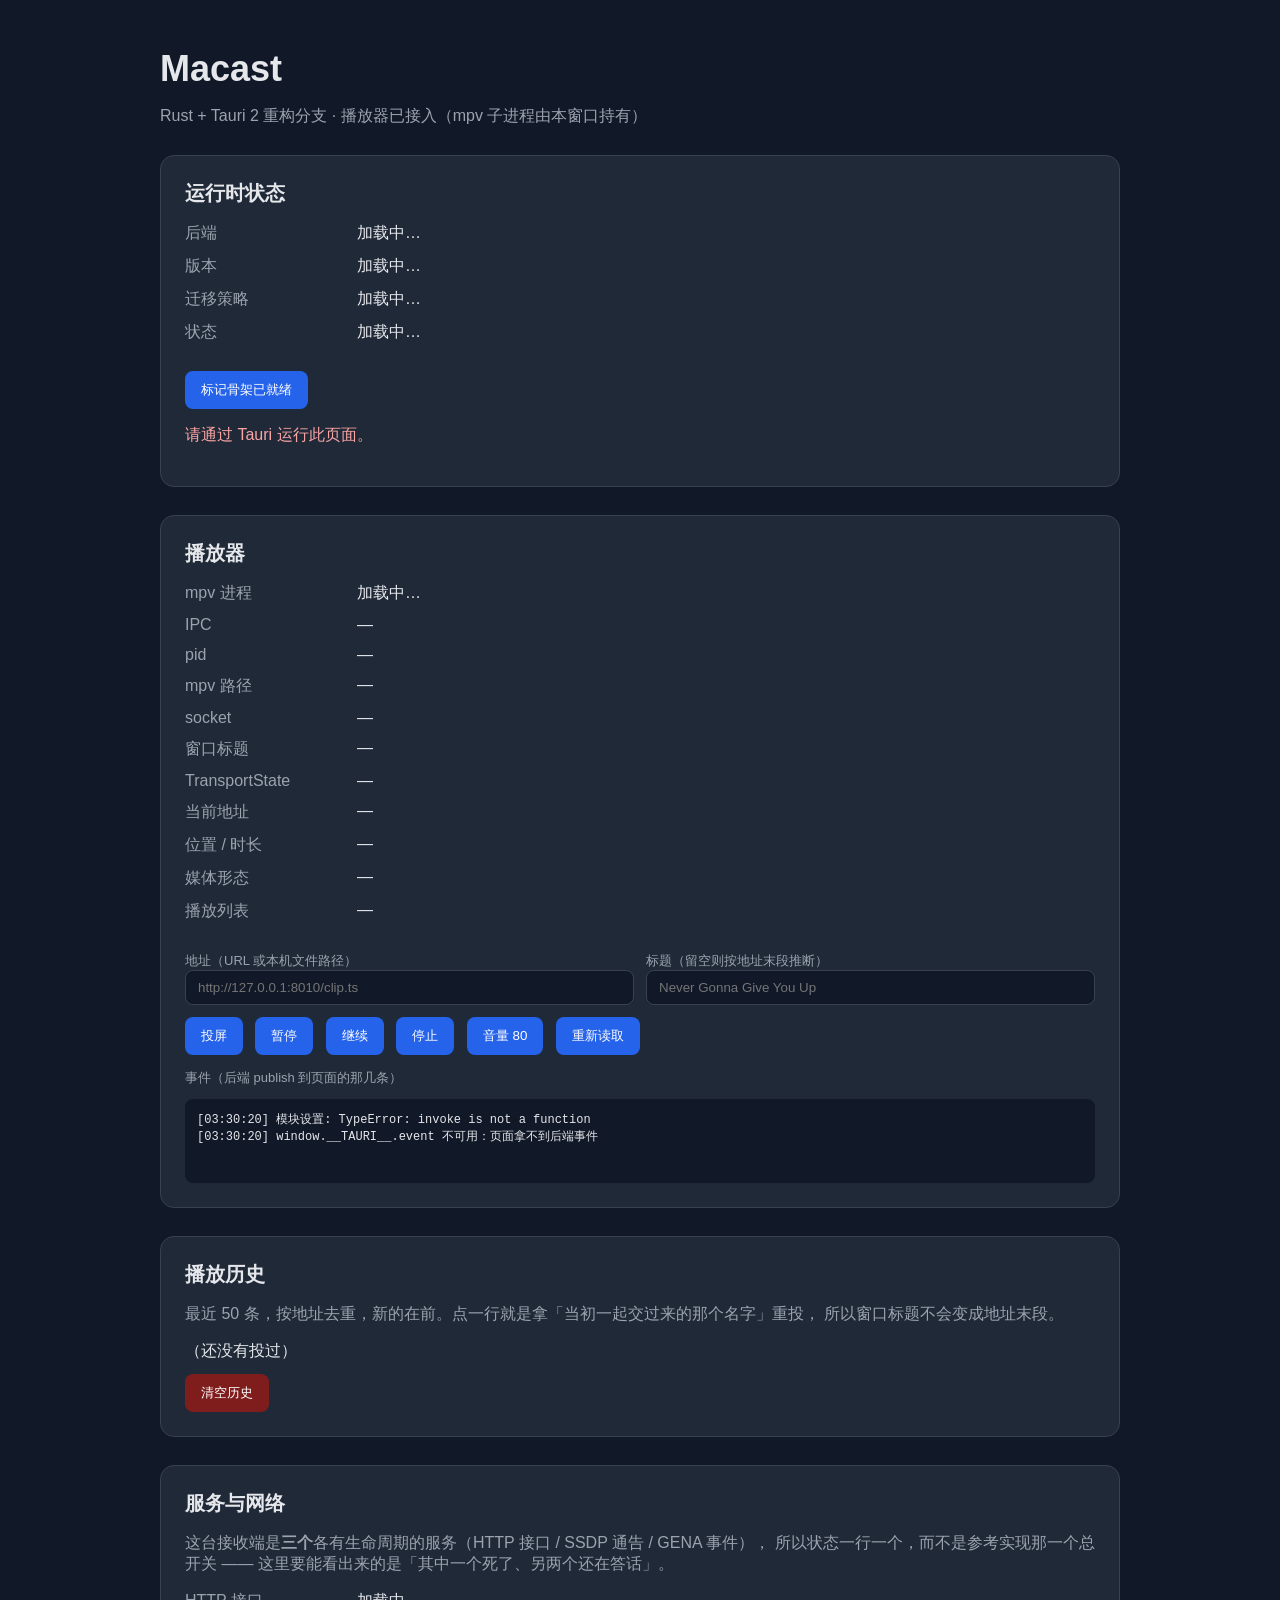
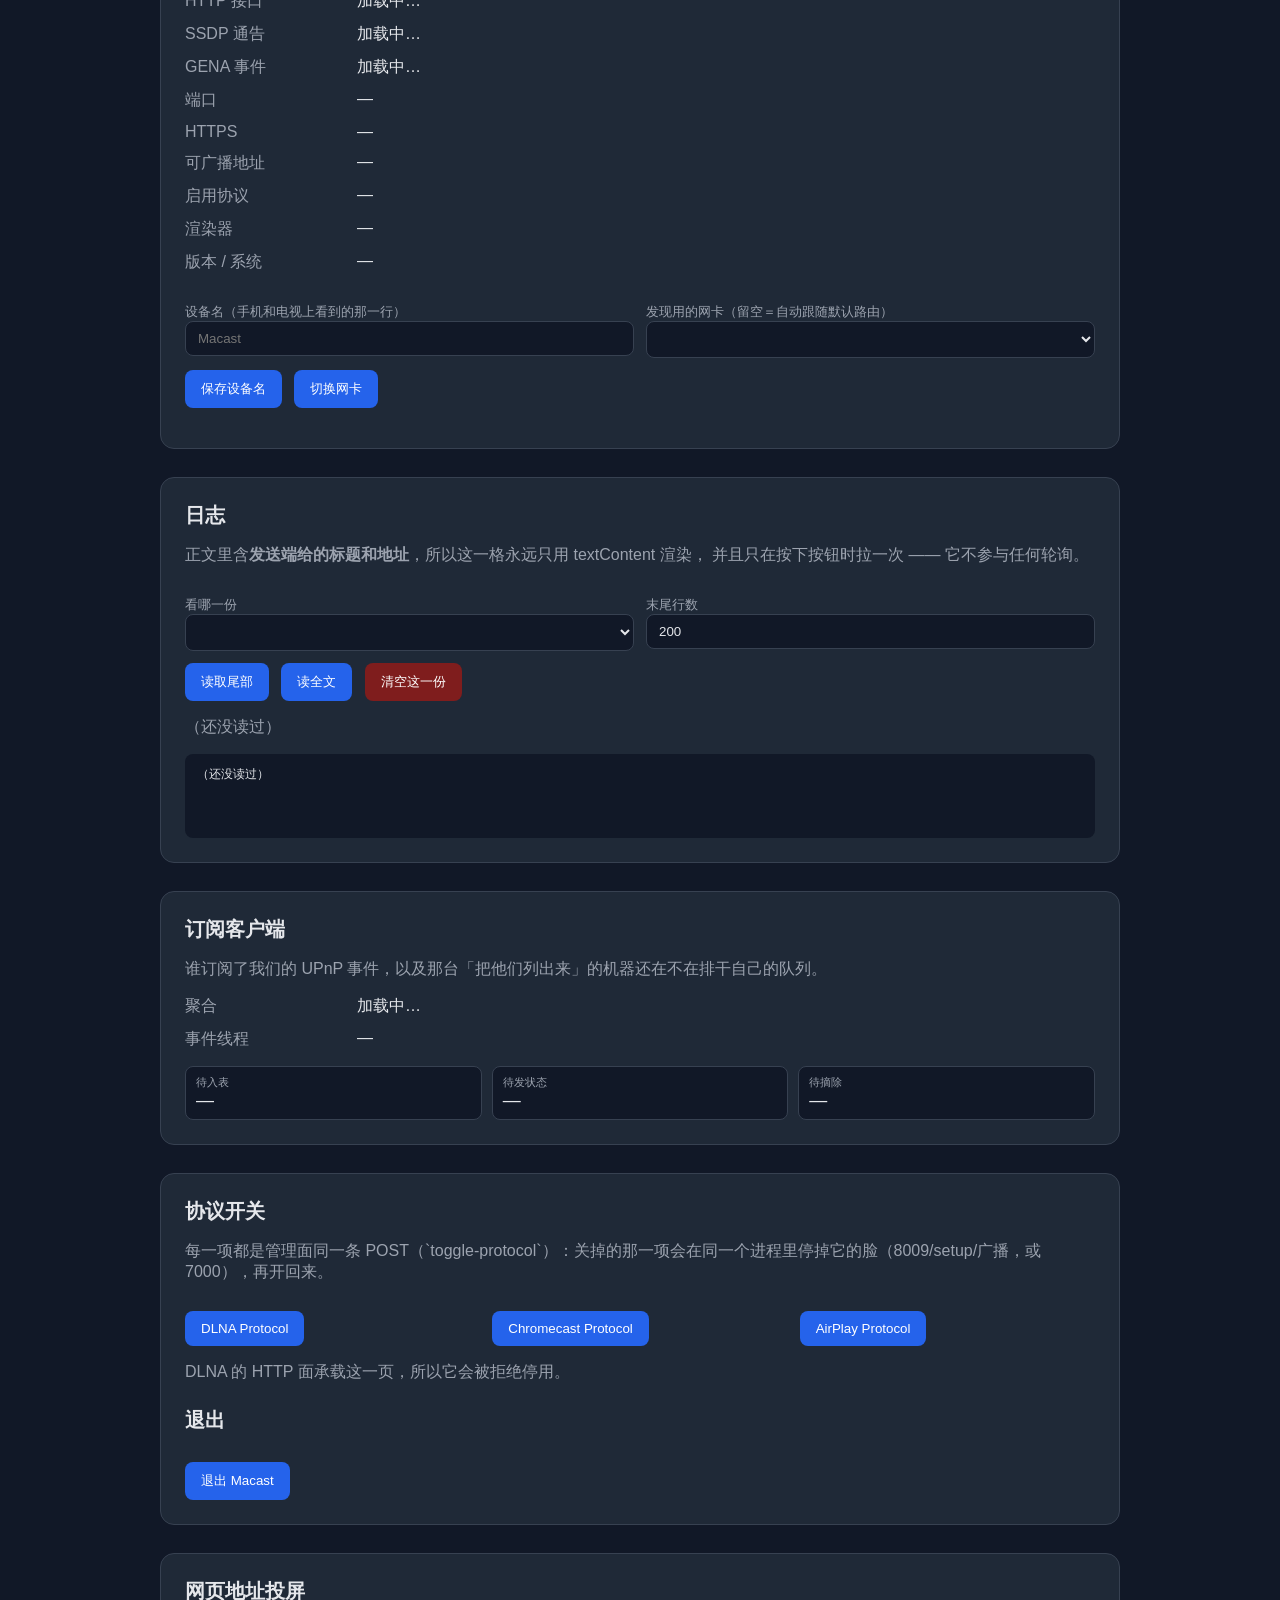
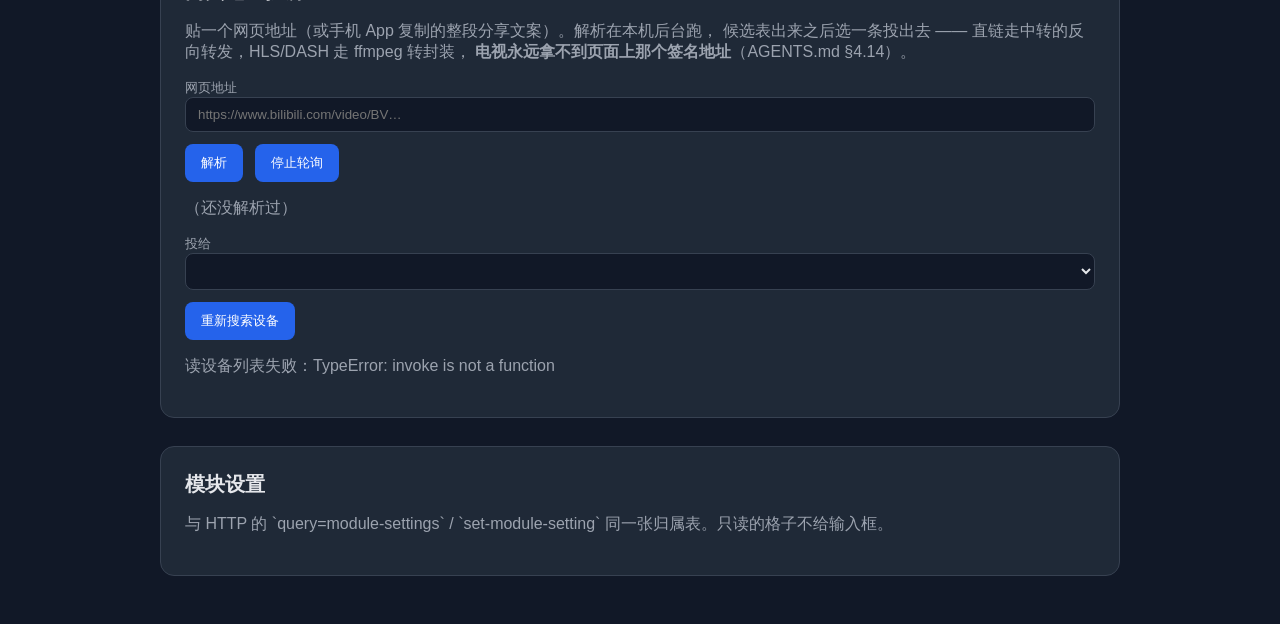
==== frontend/index.html @ 2c8812a2 "feat(rust): the window can resolve a page and cast a candidate 后端这条路早就完整（四个 seam、ResolveJob、relay），缺" ====
<!doctype html>
<html lang="zh-CN">
  <head>
    <meta charset="UTF-8" />
    <meta name="viewport" content="width=device-width, initial-scale=1.0" />
    <title>Macast</title>
    <style>
      :root { color-scheme: dark; font-family: -apple-system, BlinkMacSystemFont, "Segoe UI", sans-serif; }
      body { margin: 0; background: #111827; color: #e5e7eb; }
      main { max-width: 960px; margin: 0 auto; padding: 48px 24px; }
      h1 { margin: 0 0 8px; font-size: 36px; }
      h2 { margin: 0 0 16px; font-size: 20px; }
      .muted { color: #9ca3af; }
      .card { margin-top: 28px; padding: 24px; border: 1px solid #374151; border-radius: 14px; background: #1f2937; }
      dl { display: grid; grid-template-columns: 160px 1fr; gap: 12px; }
      dt { color: #9ca3af; }
      dd { margin: 0; overflow-wrap: anywhere; }
      button { margin: 12px 8px 0 0; padding: 10px 16px; border: 0; border-radius: 8px; background: #2563eb; color: white; cursor: pointer; }
      button:hover { background: #1d4ed8; }
      button:disabled { background: #4b5563; cursor: default; }
      input { padding: 9px 12px; border: 1px solid #374151; border-radius: 8px; background: #111827; color: #e5e7eb; width: 100%; box-sizing: border-box; }
      label { display: block; margin-top: 14px; color: #9ca3af; font-size: 13px; }
      .row { display: flex; gap: 12px; flex-wrap: wrap; }
      .row > div { flex: 1 1 260px; }
      #error { color: #fca5a5; }
      #events { margin: 12px 0 0; padding: 12px; border-radius: 8px; background: #111827; font-family: ui-monospace, SFMono-Regular, Menlo, monospace; font-size: 12px; white-space: pre-wrap; overflow-wrap: anywhere; min-height: 60px; }
      .hist { display: block; width: 100%; text-align: left; margin: 6px 0 0; padding: 8px 10px; border: 1px solid #374151; border-radius: 8px; background: #111827; color: #e5e7eb; cursor: pointer; }
      .hist:hover { border-color: #2563eb; background: #16213a; }
      .hist-title { display: block; font-size: 13px; overflow-wrap: anywhere; }
      .hist-url { display: block; font-size: 11px; color: #9ca3af; overflow-wrap: anywhere; }
      #clear-history { background: #7f1d1d; }
      #clear-history:hover { background: #991b1b; }
      select { padding: 9px 12px; border: 1px solid #374151; border-radius: 8px; background: #111827; color: #e5e7eb; width: 100%; box-sizing: border-box; }
      .state-ok { color: #86efac; }
      .state-warn { color: #fcd34d; }
      .state-bad { color: #fca5a5; }
      .reason { color: #9ca3af; font-size: 12px; }
      #log-text { margin: 12px 0 0; padding: 12px; border-radius: 8px; background: #111827; font-family: ui-monospace, SFMono-Regular, Menlo, monospace; font-size: 12px; white-space: pre-wrap; overflow-wrap: anywhere; max-height: 420px; overflow-y: auto; min-height: 60px; }
      #log-clear { background: #7f1d1d; }
      #log-clear:hover { background: #991b1b; }
      .sub { display: block; width: 100%; text-align: left; margin: 6px 0 0; padding: 8px 10px; border: 1px solid #374151; border-radius: 8px; background: #111827; }
      .sub-sid { display: block; font-family: ui-monospace, SFMono-Regular, Menlo, monospace; font-size: 12px; overflow-wrap: anywhere; }
      .sub-meta { display: block; font-size: 11px; color: #9ca3af; overflow-wrap: anywhere; }
      .sub-dead { border-color: #7f1d1d; }
      .counters { display: flex; gap: 10px; flex-wrap: wrap; margin-top: 14px; }
      .counters div { flex: 1 1 120px; padding: 8px 10px; border: 1px solid #374151; border-radius: 8px; background: #111827; }
      .counters span { display: block; font-size: 11px; color: #9ca3af; }
      .counters b { font-size: 18px; font-weight: 500; }
    </style>
  </head>
  <body>
    <main>
      <h1>Macast</h1>
      <p class="muted">Rust + Tauri 2 重构分支 · 播放器已接入（mpv 子进程由本窗口持有）</p>

      <section class="card">
        <h2>运行时状态</h2>
        <dl>
          <dt>后端</dt><dd id="backend">加载中…</dd>
          <dt>版本</dt><dd id="version">加载中…</dd>
          <dt>迁移策略</dt><dd id="migration">加载中…</dd>
          <dt>状态</dt><dd id="status">加载中…</dd>
        </dl>
        <button id="mark-ready">标记骨架已就绪</button>
        <p id="error"></p>
      </section>

      <section class="card">
        <h2>播放器</h2>
        <dl>
          <dt>mpv 进程</dt><dd id="running">加载中…</dd>
          <dt>IPC</dt><dd id="ipc">—</dd>
          <dt>pid</dt><dd id="pid">—</dd>
          <dt>mpv 路径</dt><dd id="mpv_path">—</dd>
          <dt>socket</dt><dd id="socket_path">—</dd>
          <dt>窗口标题</dt><dd id="title">—</dd>
          <dt>TransportState</dt><dd id="transport_state">—</dd>
          <dt>当前地址</dt><dd id="current_url">—</dd>
          <dt>位置 / 时长</dt><dd id="position">—</dd>
          <dt>媒体形态</dt><dd id="media_live">—</dd>
          <dt>播放列表</dt><dd id="playlist">—</dd>
        </dl>

        <div class="row">
          <div>
            <label for="uri">地址（URL 或本机文件路径）</label>
            <input id="uri" placeholder="http://127.0.0.1:8010/clip.ts" />
          </div>
          <div>
            <label for="title-in">标题（留空则按地址末段推断）</label>
            <input id="title-in" placeholder="Never Gonna Give You Up" />
          </div>
        </div>
        <button id="cast">投屏</button>
        <button id="pause">暂停</button>
        <button id="resume">继续</button>
        <button id="stop">停止</button>
        <button id="volume">音量 80</button>
        <button id="snap">重新读取</button>

        <label>事件（后端 publish 到页面的那几条）</label>
        <div id="events">（还没有事件）</div>
      </section>

      <section class="card">
        <h2>播放历史</h2>
        <p class="muted">最近 50 条，按地址去重，新的在前。点一行就是拿「当初一起交过来的那个名字」重投，
          所以窗口标题不会变成地址末段。</p>
        <div id="history">（还没有投过）</div>
        <button id="clear-history">清空历史</button>
      </section>

      <section class="card">
        <h2>服务与网络</h2>
        <p class="muted">这台接收端是<strong>三个</strong>各有生命周期的服务（HTTP 接口 / SSDP 通告 / GENA 事件），
          所以状态一行一个，而不是参考实现那一个总开关 —— 这里要能看出来的是「其中一个死了、另两个还在答话」。</p>
        <dl>
          <dt>HTTP 接口</dt><dd id="svc-http">加载中…</dd>
          <dt>SSDP 通告</dt><dd id="svc-ssdp">加载中…</dd>
          <dt>GENA 事件</dt><dd id="svc-gena">加载中…</dd>
          <dt>端口</dt><dd id="svc-port">—</dd>
          <dt>HTTPS</dt><dd id="svc-https">—</dd>
          <dt>可广播地址</dt><dd id="svc-advertised">—</dd>
          <dt>启用协议</dt><dd id="svc-protocol">—</dd>
          <dt>渲染器</dt><dd id="svc-renderer">—</dd>
          <dt>版本 / 系统</dt><dd id="svc-system">—</dd>
        </dl>

        <div class="row">
          <div>
            <label for="friendly-name">设备名（手机和电视上看到的那一行）</label>
            <input id="friendly-name" placeholder="Macast" />
          </div>
          <div>
            <label for="iface">发现用的网卡（留空＝自动跟随默认路由）</label>
            <select id="iface"></select>
          </div>
        </div>
        <button id="save-name">保存设备名</button>
        <button id="save-iface">切换网卡</button>
        <p class="muted" id="cfg-note"></p>
      </section>

      <section class="card">
        <h2>日志</h2>
        <p class="muted">正文里含<strong>发送端给的标题和地址</strong>，所以这一格永远只用 textContent 渲染，
          并且只在按下按钮时拉一次 —— 它不参与任何轮询。</p>
        <div class="row">
          <div>
            <label for="log-module">看哪一份</label>
            <select id="log-module"></select>
          </div>
          <div>
            <label for="log-tail">末尾行数</label>
            <input id="log-tail" type="number" min="1" value="200" />
          </div>
        </div>
        <button id="log-read">读取尾部</button>
        <button id="log-all">读全文</button>
        <button id="log-clear">清空这一份</button>
        <p class="muted" id="log-meta">（还没读过）</p>
        <div id="log-text">（还没读过）</div>
      </section>

      <section class="card">
        <h2>订阅客户端</h2>
        <p class="muted">谁订阅了我们的 UPnP 事件，以及那台「把他们列出来」的机器还在不在排干自己的队列。</p>
        <dl>
          <dt>聚合</dt><dd id="sub-aggregated">加载中…</dd>
          <dt>事件线程</dt><dd id="sub-thread">—</dd>
        </dl>
        <div class="counters">
          <div><span>待入表</span><b id="sub-append">—</b></div>
          <div><span>待发状态</span><b id="sub-state">—</b></div>
          <div><span>待摘除</span><b id="sub-remove">—</b></div>
        </div>
        <div id="sub-rows"></div>
      </section>
      <section class="card">
        <h2>协议开关</h2>
        <p class="muted">每一项都是管理面同一条 POST（`toggle-protocol`）：关掉的那一项会在同一个进程里停掉它的脸（8009/setup/广播，或 7000），再开回来。</p>
        <div class="row">
          <div><button data-toggle="DLNA Protocol">DLNA Protocol</button></div>
          <div><button data-toggle="Chromecast Protocol">Chromecast Protocol</button></div>
          <div><button data-toggle="AirPlay Protocol">AirPlay Protocol</button></div>
        </div>
        <p class="muted" id="proto-hint">DLNA 的 HTTP 面承载这一页，所以它会被拒绝停用。</p>
        <h2 style="margin-top: 24px">退出</h2>
        <div class="row"><div><button id="quit">退出 Macast</button></div></div>
      </section>

      <section class="card">
        <h2>网页地址投屏</h2>
        <p class="muted">贴一个网页地址（或手机 App 复制的整段分享文案）。解析在本机后台跑，
          候选表出来之后选一条投出去 —— 直链走中转的反向转发，HLS/DASH 走 ffmpeg 转封装，
          <strong>电视永远拿不到页面上那个签名地址</strong>（AGENTS.md §4.14）。</p>
        <label for="page-url">网页地址</label>
        <input id="page-url" placeholder="https://www.bilibili.com/video/BV…" />
        <button id="resolve-go">解析</button>
        <button id="resolve-stop">停止轮询</button>
        <p class="muted" id="resolve-meta">（还没解析过）</p>
        <div id="resolve-rows"></div>

        <label for="cast-target">投给</label>
        <select id="cast-target"></select>
        <button id="targets-refresh">重新搜索设备</button>
        <p class="muted" id="targets-note">第一行永远是本机：它交给我们自己那个渲染器，不经过插件。</p>
      </section>

      <section class="card">
        <h2>模块设置</h2>
        <p class="muted">与 HTTP 的 `query=module-settings` / `set-module-setting` 同一张归属表。只读的格子不给输入框。</p>
        <div id="mods"></div>
      </section>

    </main>
    <script>
      const core = window.__TAURI__?.core;
      const invoke = core?.invoke;
      const listen = window.__TAURI__?.event?.listen;
      const out = (id, text) => { document.querySelector(`#${id}`).textContent = text; };

      function note(text) {
        const box = document.querySelector('#events');
        if (box.textContent === '（还没有事件）') box.textContent = '';
        const stamp = new Date().toLocaleTimeString('zh-CN', { hour12: false });
        box.textContent = `[${stamp}] ${text}\n` + box.textContent;
        const lines = box.textContent.split('\n');
        if (lines.length > 21) box.textContent = lines.slice(0, 21).join('\n');
      }

      async function refresh() {
        if (!invoke) {
          out('error', '请通过 Tauri 运行此页面。');
          return;
        }
        const data = await invoke('runtime_status');
        for (const key of ['backend', 'version', 'migration', 'status']) out(key, data[key]);
      }

      // 历史记录每行是 (名字, 地址)。这一列的每一项都来自**发送端**：DLNA 那边
      // 是 DIDL 的 `dc:title`，我们把它存下来就完了。所以这一格跟设置页的日志面板
      // 是同一个 XSS 边界（AGENTS.md §4.10 那条红线），行必须用 createElement +
      // textContent 建，永远不许 innerHTML。
      // 重投必须把存下来的那个名字一起交回去。**只交地址**不交名字，
      // `cast_uri` 就用 `title_for_uri` 现推一个，而中转地址的末段是 `media` ——
      // 那正是 §4.2「改播放器的地址，就必须改播放器的名字」记下的症状。
      let historySignature = null;
      function renderHistory(rows) {
        const box = document.querySelector('#history');
        const list = rows || [];
        const signature = JSON.stringify(list);
        // 页面每 1500 毫秒重读一次快照；没有变化就不重建 DOM，
        // 否则鼠标正指向的那一行会在自己那一次点击之前被换掉。
        if (signature === historySignature) return;
        historySignature = signature;
        box.textContent = '';
        if (!list.length) {
          const empty = document.createElement('p');
          empty.className = 'muted';
          empty.textContent = '（还没有投过）';
          box.appendChild(empty);
          return;
        }
        for (const row of list) {
          const button = document.createElement('button');
          button.className = 'hist';
          const title = document.createElement('span');
          title.className = 'hist-title';
          title.textContent = row.title || '（没有名字）';
          const url = document.createElement('span');
          url.className = 'hist-url';
          url.textContent = row.url;
          button.appendChild(title);
          button.appendChild(url);
          button.addEventListener('click', async () => {
            try {
              note(`重投 → ${JSON.stringify(await invoke('cast_url', { uri: row.url, title: row.title || null }))}`);
            } catch (e) {
              note(`重投失败：${e}`);
            }
            await snapshot();
          });
          box.appendChild(button);
        }
      }

      async function snapshot() {
        if (!invoke) return;
        const s = await invoke('player_snapshot');
        out('running', s.running ? '在跑' : '没起来');
        out('ipc', `连着：${s.ipc_running} · 连过：${s.ipc_once_connected}`);
        out('pid', s.pid === null || s.pid === undefined ? '—' : String(s.pid));
        out('mpv_path', s.mpv_path);
        out('socket_path', s.socket_path);
        out('title', s.title || '（空）');
        out('transport_state', s.transport_state || '（空）');
        out('current_url', s.current_url || '（空）');
        out('position', `${s.position || '—'} / ${s.duration || '—'}`);
        out('media_live', s.media_live === null ? '未声明' : String(s.media_live));
        out('playlist', s.playlist.length ? s.playlist.join(' · ') : '（空）');
        renderHistory(s.history);
      }

      document.querySelector('#mark-ready').addEventListener('click', async () => {
        await invoke('set_status', { value: 'scaffold-ready' });
        await refresh();
      });
      document.querySelector('#snap').addEventListener('click', snapshot);
      document.querySelector('#cast').addEventListener('click', async () => {
        const uri = document.querySelector('#uri').value.trim();
        const title = document.querySelector('#title-in').value.trim();
        if (!uri) { note('投屏：没有地址，后端不会动'); return; }
        try {
          const r = await invoke('cast_url', { uri, title: title || null });
          note(`cast_url → ${JSON.stringify(r)}`);
        } catch (e) {
          note(`cast_url 失败：${e}`);
        }
        await snapshot();
      });
      // 清空是唯一能让这一列行数变少的动作 —— 播放本身只有 50 条上限的截断。
      // 后端的 `clear_play_history` 早已注册，这一格一直是页面缺的那一半。
      document.querySelector('#clear-history').addEventListener('click', async () => {
        try {
          await invoke('clear_play_history');
          note('clear_play_history → {"history":[]}');
        } catch (e) {
          note(`清空历史失败：${e}`);
        }
        await snapshot();
      });

      // 后端那四个控制命令回的是「等过状态表」的答复，不是「mpv 照做了」的答复：
      // `settled` 说的是我们有没有在 400 毫秒里读到那一句，参考实现（mpv.py:273-300）
      // 只有在 mpv 自己上报 ObserveProperty 时才写表，播放器空闲时它根本不写，
      // 所以 `settled:false` 是正常状态，不是故障 —— 页面必须把这一格说出口。
      function ack(cmd, data) {
        const text = JSON.stringify(data);
        note(data && data.settled === false
          ? `${cmd} → ${text}（没等到 mpv 认账；空闲播放器上参考实现也不写这一格）`
          : `${cmd} → ${text}`);
      }

      for (const [id, cmd] of [['pause', 'pause'], ['resume', 'resume'], ['stop', 'stop_playback']]) {
        document.querySelector(`#${id}`).addEventListener('click', async () => {
          ack(cmd, await invoke(cmd));
          await snapshot();
        });
      }
      // 音量按钮交替发 80 / 60：一直发同一个数字时，状态表里可能早就坐着那个值，
      // `settled:true` 就成了在替一次没有发生的变更说话。
      let nextVolume = 80;
      const volumeButton = document.querySelector('#volume');
      volumeButton.addEventListener('click', async () => {
        const value = nextVolume;
        nextVolume = value === 80 ? 60 : 80;
        volumeButton.textContent = `音量 ${nextVolume}`;
        ack(`set_volume(${value})`, await invoke('set_volume', { value }));
        await snapshot();
      });

      // payload 是 publish 的参数数组，所以读 payload[0]。
      for (const name of ['mpv_start', 'mpvipc_start', 'renderer_start', 'app_notify',
                          'mpv_update_duration', 'renderer_av_uri', 'renderer_av_stop']) {
        if (listen) {
          listen(name, ({ payload }) => note(`${name} ${JSON.stringify(payload ?? [])}`))
            .catch((e) => note(`${name} 监听失败：${e}`));
        }
      }
      if (!listen) note('window.__TAURI__.event 不可用：页面拿不到后端事件');

      // —— 服务与网络 ——
      // `is_healthy()` 在 HTTP 接口（http.rs:1857）与 SSDP（ssdp.rs:379）里都是
      // 「没在跑就答健康」：一个**主动停掉**的服务器不是故障。所以页面不能把
      // healthy:true 读成「一切正常」，必须先问 running，再把两者不一致的那一格
      // 单独说清 —— 那才是这一格存在的理由（AGENTS.md §4.2「别把端口在听当证据」）。
      function svcState(running, healthy) {
        if (!running) return { text: '已停止', cls: 'state-warn' };
        if (healthy) return { text: '在听', cls: 'state-ok' };
        return { text: '端口还在听，可工作线程已经不在 —— 这是故障，不是停止', cls: 'state-bad' };
      }
      // GENA 没有 healthy 这一问，只有「线程还在不在」。`event_thread_alive()` 的
      // 注释就写着它要和 running 一起读：有用的状态恰恰是两者的不一致 —— 服务
      // 声称在跑而线程没了，订阅者就永远进不了表，设置页看到的是「暂无订阅客户端」，
      // 而真相是「那台负责把他们列进来的机器已经不排干队列了」。
      function threadState(running, alive) {
        if (!running) return { text: '没让它跑', cls: 'state-warn' };
        if (alive) return { text: '在跑', cls: 'state-ok' };
        return { text: '要它在跑，可线程已经不在了（订阅者因此永远进不了表）', cls: 'state-bad' };
      }
      function setState(id, st) {
        const el = document.querySelector(`#${id}`);
        el.textContent = st.text;
        el.className = st.cls;
      }
      function fmtBytes(n) {
        if (typeof n !== 'number' || !Number.isFinite(n)) return '—';
        if (n < 1024) return `${n} B`;
        if (n < 1048576) return `${(n / 1024).toFixed(1)} KiB`;
        return `${(n / 1048576).toFixed(1)} MiB`;
      }

      // 每 5000 毫秒的轮询不许吃掉了用户正在打的字：一旦用户在框里动过手，
      // 这一格就交给他，直到下一次显式读取为止。
      let nameTouched = false;
      let ifaceTouched = false;

      // 网卡表里**可用与不可用的行都要列出来**（`network_interfaces` 不过滤），
      // 因为参考实现也不过滤：一台「在但没插线」的网卡是真实选项，把它藏起来
      // 等于让用户以为这台机器上没有那个口。不可用的那一行把后端的 reason 原样
      // 念出来 —— 那句话的主人是谁决定的，页面就不该另写一份。
      let ifaceSignature = null;
      function renderInterfaces(rows, current) {
        const list = rows || [];
        const signature = JSON.stringify([list.map((r) => [r.name, r.ip, r.usable, r.reason, r.default]), current]);
        if (signature === ifaceSignature) return;
        ifaceSignature = signature;
        const sel = document.querySelector('#iface');
        sel.textContent = '';
        const auto = document.createElement('option');
        auto.value = '';
        auto.textContent = '自动（跟随默认路由）';
        sel.appendChild(auto);
        for (const row of list) {
          const opt = document.createElement('option');
          opt.value = row.name;
          const marks = [row.usable ? '' : '不可用', row.default ? '默认路由' : '', row.selected ? '已选中' : '']
            .filter(Boolean).join(' · ');
          opt.textContent = `${row.name}  ${row.ip || '（没有 IPv4）'}${row.reason ? ` ${row.reason}` : ''}${marks ? ` 【${marks}】` : ''}`;
          sel.appendChild(opt);
        }
        if (ifaceTouched && list.some((r) => r.name === sel.value)) return;
        sel.value = current || '';
        if (sel.value !== (current || '')) sel.value = '';
      }

      // 后端**不会**在你指定的网卡消失时报错，也不会改写你存的值：
      // `resolve_pin`（net.rs:199-219）在指不到行、或那一行没有局域网可达 IPv4 时，
      // 打一行 Utils 的 warning 然后回 `""` = 自动选择。所以「这一行现在其实没生效」
      // 这句话只有页面能说，而且必须从服务交回来的数据里推，不能另加一个字段。
      function pinNote(rows, current) {
        if (!current) return '';
        const row = (rows || []).find((r) => r.name === current);
        if (!row) {
          return `指定的网卡 ${current} 现在不在这台机器的表里：后端的回落是静默的（它只往日志写一行 warning），`
            + '发现其实已经改由默认路由决定，而你存的值没有被改写。';
        }
        if (!row.usable) {
          return `指定的网卡 ${current} 没有局域网可达的 IPv4（${row.reason || '原因见日志'}）：`
            + '后端的回落是静默的，发现已由默认路由决定，而你存的值没有被改写。';
        }
        return '';
      }

      async function services() {
        if (!invoke) return;
        const d = await invoke('service_snapshot');
        const s = d.server, nw = d.network;
        setState('svc-http', svcState(d.http.running, d.http.healthy));
        setState('svc-ssdp', svcState(d.ssdp.running, d.ssdp.healthy));
        setState('svc-gena', threadState(d.eventing.running, d.eventing.thread_alive));

        // `bound_port` 只在**拥有它的那一行**报一次（这是本端口与参考实现的一处
        // 有意分歧：三个服务三条生命周期，而 `server.running` 只说 HTTP 那一张脸）。
        let port = `${s.port}`;
        if (s.bound_port === null || s.bound_port === undefined) {
          port += '（还没有真的绑上）';
        } else if (s.bound_port !== s.port) {
          port += ` · 实际绑定 ${s.bound_port}（${s.port} 被占用，本端口按参考实现一样回退到别的端口，USN 也跟着改了）`;
        }
        out('svc-port', port);
        out('svc-https', s.https_enabled ? `已启用 · 端口 ${s.https_port}` : '未启用');
        out('svc-advertised', (nw.advertised && nw.advertised.length) ? nw.advertised.join(' / ') : '（读不到可广播的地址：手机看得到我们也投不上）');
        out('svc-protocol', (s.protocol && s.protocol.length) ? s.protocol.join(' · ') : '（没有配置任何协议）');
        out('svc-renderer', s.renderer || '（默认 mpv）');
        out('svc-system', `${s.version} · ${s.system} ${s.system_version}（${s.platform}）`);

        const nameBox = document.querySelector('#friendly-name');
        if (!nameTouched) nameBox.value = s.friendly_name || '';
        renderInterfaces(nw.interfaces, nw.interface);
        const note_ = pinNote(nw.interfaces, nw.interface);
        out('cfg-note', s.service_stopped ? `服务已被停用（service_stopped=true）：${note_}` : note_);
      }

      document.querySelector('#friendly-name').addEventListener('input', () => { nameTouched = true; });
      document.querySelector('#iface').addEventListener('change', () => { ifaceTouched = true; });

      // 存下来的名字**按你打的原样存**（参考实现 trim 网卡名，从不 trim 友好名：
      // 设备名末尾那个空格就是用户打的）。但描述 XML 是 `Face::new` 在构造时烤成
      // 一个 Vec<u8> 的，所以 `GET /description.xml` 要到重启才跟着变 ——
      // 后端把这件事写在 `restart_pending` 里，页面就必须把它说出口，
      // 否则用户读到的是「改了没生效，界面坏了」。
      document.querySelector('#save-name').addEventListener('click', async () => {
        const name = document.querySelector('#friendly-name').value;
        try {
          const r = await invoke('set_friendly_name', { name });
          if (r.code === 0) {
            nameTouched = false;
            note(`设备名已存为「${r.saved}」· 读回「${r.friendly_name}」· 手机看到的描述文件要到下次重启才跟着变（restart_pending=${r.restart_pending}）`);
          } else {
            note(`保存设备名：${JSON.stringify(r)}`);
          }
        } catch (e) {
          note(`保存设备名失败：${e}`);
        }
        await services().catch(() => {});
      });

      // 不认识的网卡名是**后端**拒的，不是页面拒的（打错一个字就会静默掉到回环，
      // 症状长得像「配好了却找不到设备」）。所以这里把后端那句原话念回来，
      // 而不是在页面再抄一份可用清单 —— 那句话只有一个主人。
      document.querySelector('#save-iface').addEventListener('click', async () => {
        const name = document.querySelector('#iface').value;
        try {
          const r = await invoke('set_network_interface', { name });
          if (r.code === 0) {
            ifaceTouched = false;
            note(`${r.message}${r.ssdp_reannounced ? ' · SSDP 已重新通告' : ' · SSDP 当前没在跑，所以这一次没有重通告任何东西'}`);
            // 网卡一换，可广播地址就换了一批；立刻重读一次，别让页面停在旧表上。
            await services().catch(() => {});
          } else {
            note(r.message);
          }
        } catch (e) {
          note(`切换网卡失败：${e}`);
        }
      });

      // —— 日志 ——
      // `log_modules()` 交回来的是**两个**键：主日志（`main` = size + mtime）与磁盘上
      // 现在的模块文件（`modules`，每行 name/file/size/mtime，按名字排）。这是参考实现
      // `protocol.py:2120-2128` 与 `logsplit.list_logs()` 的形状，本壳由
      // `macast_core::logging::log_modules_document()` 一处产出、HTTP 面与这个窗口共用。
      //
      // **这一格曾经读过一个不存在的键**：`m.known`（"在盘上的 ∪ 已被插件认领的"），
      // 那是写页面时想出来的第三个字段 —— 后端从来没发过它，于是 `(m.known || [])` 永远是空数组，
      // 那段"空盒子也要列出来"的循环一次都没执行过。这正是 §4.13「不提问的检查」在前端的形状：
      // 一个读不到的键既不报错也不显示，读起来像"这个功能还没内容"。
      // 删掉而不是给后端补上：参考实现那一份只有两个键，而 `known_log_modules()` 在本壳里
      // 是 `log_target()` 的校验集（内部用），不是线上的形状 —— 把它发出去就是一条
      // 只被我们自己页面读的偏差。
      let logSignature = null;
      function renderLogModules(m) {
        const onDisk = m.modules || [];
        const signature = JSON.stringify([m.main, onDisk]);
        if (signature === logSignature) return;
        logSignature = signature;
        const sel = document.querySelector('#log-module');
        const previous = sel.value;
        sel.textContent = '';
        const main = document.createElement('option');
        main.value = '';
        main.textContent = `整体日志（macast.log）· ${fmtBytes(m.main && m.main.size)}`;
        sel.appendChild(main);
        for (const row of onDisk) {
          const opt = document.createElement('option');
          opt.value = row.name;
          opt.textContent = `${row.name} · ${fmtBytes(row.size)}`;
          sel.appendChild(opt);
        }
        sel.value = previous;
        if (![...sel.options].some((o) => o.value === previous)) sel.value = '';
      }

      async function loadModules() {
        const doc = await invoke('module_settings_snapshot');
        const box = document.querySelector('#mods');
        box.textContent = '';
        for (const group of doc.groups || []) {
          const title = document.createElement('h3');
          title.textContent = group.title;
          title.style.margin = '18px 0 6px';
          box.appendChild(title);
          for (const item of group.keys || []) {
            const line = document.createElement('div');
            line.style.margin = '6px 0';
            const label = document.createElement('label');
            label.textContent = `${item.label}（${item.key}）`;
            label.title = item.hint || '';
            line.appendChild(label);
            if (item.editable) {
              const input = document.createElement('input');
              input.value = item.present ? JSON.stringify(item.value) : '';
              input.placeholder = item.type || '';
              const save = document.createElement('button');
              save.textContent = '保存';
              save.addEventListener('click', async () => {
                const answer = await invoke('set_module_setting', {
                  key: item.key, value: input.value, remove: false,
                });
                note(`模块设置 ${item.key} → ${JSON.stringify(answer)}`);
              });
              line.appendChild(input);
              line.appendChild(save);
            } else {
              const value = document.createElement('p');
              value.className = 'muted';
              value.textContent = item.present ? String(item.value) : '—';
              line.appendChild(value);
            }
            box.appendChild(line);
          }
        }
      }
      loadModules().catch((e) => note(`模块设置: ${e}`));
      async function loadLogModules() {
        if (!invoke) return;
        renderLogModules(await invoke('log_modules'));
      }

      // 正文里含**发送端提供的** DIDL `dc:title` 与地址（AGENTS.md §4.10 那条红线：
      // 局域网里任何一台设备投一个带 `<img onerror=…>` 的标题，打开日志面板就会执行）。
      // 所以这里只有 textContent，永远不许 innerHTML；而且这一格不参与任何轮询，
      // 只在按下按钮时拉一次。
      async function readLog(wantAll) {
        if (!invoke) return;
        const module = document.querySelector('#log-module').value;
        const tail = Number(document.querySelector('#log-tail').value);
        const args = { module: module || null, all: wantAll || null };
        // 行数不在页面里夹：`read_tail` 自己 `clamp(1, MAX_TAIL_LINES)`，
        // 在页面再抄一个上限等于造第二个会漂移的真值点。
        if (!wantAll && Number.isFinite(tail) && tail >= 1) args.tail = Math.floor(tail);
        let d;
        try {
          d = await invoke('log_view', args);
        } catch (e) {
          out('log-text', String(e));
          out('log-meta', '读取失败');
          return;
        }
        if (d.code !== 0) {
          out('log-text', '（没有这一份日志）');
          out('log-meta', `${d.message}：${d.module}`);
          return;
        }
        out('log-text', d.logs || '（空的）');
        const which = d.module ? `「${d.module}」` : '整体日志';
        const head = wantAll
          ? `${which} · 全文 ${fmtBytes(d.size)}，读到 ${d.lines} 行`
          : `${which} · 要 ${args.tail ?? '默认'} 行，读到 ${d.lines} 行，文件 ${fmtBytes(d.size)}`;
        // 被切掉的只有**字节窗口**，不是行数上限：窗口是按行数算出来的，
        // 所以要行数它就跟着变大 —— 这句话别说成「最多 50000 行」。
        out('log-meta', d.truncated
          ? `${head} · 字节窗口装不下，只给了末尾这一段（把行数调大就看得更多）`
          : `${head} · 没被截断`);
      }

      document.querySelector('#log-read').addEventListener('click', () => readLog(false));
      document.querySelector('#log-all').addEventListener('click', () => readLog(true));

      // `clear_log_file` 数的是「被清空或被删掉几个文件」，而日志本身算一个，
      // 所以备份数 = removed − 1。页面要说的是这个数，不是「清空了」了事。
      document.querySelector('#log-clear').addEventListener('click', async () => {
        const module = document.querySelector('#log-module').value;
        try {
          const r = await invoke('clear_log', { module: module || null });
          if (r.code === 0) {
            const backups = Math.max(0, (r.removed || 0) - 1);
            note(`已清空${module ? `「${module}」` : '整体日志'}${backups ? `，连同它轮转出来的 ${backups} 个备份` : '（没有轮转出来的备份）'}`);
          } else {
            note(r.message);
          }
        } catch (e) {
          note(`清空日志失败：${e}`);
        }
        await loadLogModules().catch(() => {});
        await readLog(false).catch(() => {});
      });

      // —— 订阅客户端 ——
      // 三个计数器要**分开列**，因为它们说的是三种不同的死法：`pending_append`
      // 非零是「连接握好了却还没进表」（跟「根本没人订阅」是两件事），
      // `pending_state` 是「状态变更排着而没广播出去」，`pending_remove` 是
      // 「收尸的那一路没在排干」。最后这个不在参考实现里，因为那里没有它的见证者。
      let subSignature = null;
      function renderSubscribers(child, sids) {
        out('sub-aggregated', sids.length ? sids.join(' · ') : '暂无订阅客户端');
        setState('sub-thread', threadState(child.running, child.event_thread_alive));
        out('sub-append', String(child.pending_append));
        out('sub-state', String(child.pending_state));
        out('sub-remove', String(child.pending_remove));

        const rows = child.rows || [];
        const signature = JSON.stringify(rows);
        const box = document.querySelector('#sub-rows');
        if (signature === subSignature) return;
        subSignature = signature;
        box.textContent = '';
        if (!rows.length) {
          const empty = document.createElement('p');
          empty.className = 'muted';
          empty.textContent = sids.length
            ? '（表里没有行，但上面那三个计数器不是零 —— 队列没被排干，看「待入表」）'
            : '（没有订阅者：手机还没连上来，或者它续约的 path 不是我们答的那一个）';
          box.appendChild(empty);
          return;
        }
        for (const row of rows) {
          const div = document.createElement('div');
          div.className = row.timed_out ? 'sub sub-dead' : 'sub';
          const sid = document.createElement('span');
          sid.className = 'sub-sid';
          sid.textContent = `${row.sid} · ${row.service} · seq ${row.seq}${row.timed_out ? ' · 已超时' : ''}`;
          const meta = document.createElement('span');
          meta.className = 'sub-meta';
          // url 是发送端给的（SUBSCRIBE 的回调地址），所以它和日志正文一样是
          // 不可信文字，进 textContent 而不是进标记。
          meta.textContent = `${row.url} · 续约 ${row.timeout} 秒 · 失败 ${row.errors} 次`;
          div.appendChild(sid);
          div.appendChild(meta);
          box.appendChild(div);
        }
      }

      async function subscribers() {
        if (!invoke) return;
        const d = await invoke('subscriber_snapshot');
        const sids = d.aggregated || [];
        // 这一族现在只有一个孩子（DLNA 接收端）；写法按多个来，
        // 以后 Chromecast / AirPlay 加进来时这一格不用改。
        for (const child of d.children || []) renderSubscribers(child, child.subscribed || []);
        if (!(d.children || []).length) out('sub-aggregated', sids.length ? sids.join(' · ') : '暂无订阅客户端');
      }

      // 启动。**这一段曾经在 40a9b25 被整块删掉而卡片留着** —— 于是每一格永远停在
      // 「加载中…」，而窗口里没有任何一条控制台消息能告诉你少的是这一段（页面本身
      // 语法是合法的）。所以这里每条 boot 调用都各自 catch 并把原因写进事件框，
      // 而不是让一个 rejection 静默带走后面的初始化。
      refresh().catch((e) => out('error', String(e)));
      snapshot().catch((e) => note('读取播放器状态失败：' + e));
      setInterval(() => snapshot().catch(() => {}), 1500);

      // 网卡枚举要问操作系统（getifaddrs），比读一次播放器状态贵，所以它不进
      // 那一轮 1500 毫秒；订阅表同理 —— 它是服务侧的事，不是逐帧的事。
      // 日志清单也走这一轮：它只是 `stat` 目录下那几个文件，一次读都不做，
      // 而它**必须**跟着轮 —— 下拉里那两个字节数是文件当下的长度，
      // 只在启动时问一次等于让页面印一个越来越旧的数（广播一开日志就在长）。
      // 重绘由 `renderLogModules` 自己的签名门挡住，长度没变就不会碰选择器。
      services().catch((e) => note('读取服务状态失败：' + e));
      subscribers().catch((e) => note('读取订阅客户端失败：' + e));
      // —— 网页地址投屏 ——
      // 形状照 `ResolveJob.status()` 那十七个键（`macast-cast/src/resolve.rs`），
      // 候选行照 `describe()`。**两处都不在这里另算**：进度用后端交回的 `step_label`，
      // 徽标用 `describe()` 已经交回的 `audio_codec` 与 `merged` —— 页面自己拼一句
      // "有声/无声"就是 AGENTS.md §4.8 那条「两处答案不一致」的第四个形状。
      // **两个变量，不是一个**：`resolveJob` 是"还要不要再轮询"，`finishedJob` 是"这张卡片现在
      // 列的是哪一次解析的结果"。合成一个会造出一个只有真机点得出来的 bug —— 轮询一结束就把它
      // 清空，于是**候选表还在、点"投第 N 条"发出去的 job 是 null**（本机实测：`{job: null,
      // candidate: "1", target: "uuid:tv"}`，而回答是 success，因为后端那条路径只看候选表）。
      // 参考实现在这一点上没有歧义：`cast-resolved` 读的是页面手里的 job id，与轮询状态无关。
      let resolveJob = null;
      let finishedJob = null;
      let resolveTimer = null;

      function fmtSeconds(v) {
        return typeof v === 'number' && Number.isFinite(v) ? `${v.toFixed(1)} 秒` : '—';
      }

      function stopResolvePolling() {
        if (resolveTimer) { clearTimeout(resolveTimer); resolveTimer = null; }
      }

      // 候选行：一个地址一条，**用 createElement + textContent**（标题与地址都来自那一页，
      // 与日志面板同一个 XSS 边界，AGENTS.md §4.10）。
      function renderCandidates(candidates) {
        lastCandidates = candidates || [];
        const box = document.querySelector('#resolve-rows');
        box.textContent = '';
        if (!lastCandidates.length) {
          const p = document.createElement('p');
          p.className = 'muted';
          p.textContent = '（这次没有可用候选；上面那句说的是哪一种没有）';
          box.appendChild(p);
          return;
        }
        lastCandidates.forEach((c, index) => {
          const row = document.createElement('div');
          row.className = 'sub';
          const title = document.createElement('span');
          title.className = 'hist-title';
          title.textContent = c.title || '（没有名字）';
          const meta = document.createElement('span');
          meta.className = 'sub-meta';
          // 这一行的每个数是后端算的：`mode` 是 plan() 的判决（proxy / remux），
          // `relay` 是它给出的一句话理由，`merged` 说明音画是两条地址合并来的。
          const bits = [c.label, c.container, `${c.width}x${c.height}`,
                        fmtSeconds(c.duration), c.mode];
          if (c.video_codec) bits.push(c.video_codec + (c.audio_codec ? '+' + c.audio_codec : ''));
          if (c.merged) bits.push('音画合并');
          if (c.last_resort) bits.push('未度量');
          meta.textContent = bits.filter(Boolean).join(' · ');
          // `relay` 是后端给的一句话**理由**（"带请求头反向转发" / "转封装：写完之前没有可信
          // 长度，拖动要等它写完"）。卡片必须把它说出来：用户选这一条还是下一条，靠的就是这句
          // —— 而它只有一个主人（`relay_reason()`），页面不许自己再拼一句同义的话。
          const why = document.createElement('span');
          why.className = 'reason';
          why.textContent = c.relay || '';
          const button = document.createElement('button');
          button.textContent = `投第 ${index + 1} 条`;
          button.addEventListener('click', async () => {
            try {
              const target = document.querySelector('#cast-target').value || '';
              const answer = await invoke('cast_resolved', {
                job: finishedJob, candidate: String(index), target,
              });
              note(`投屏 → code ${answer.code}: ${answer.message}`);
            } catch (e) {
              note(`投屏失败：${e}`);
            }
            await snapshot();
          });
          row.appendChild(title);
          row.appendChild(meta);
          row.appendChild(why);
          row.appendChild(button);
          box.appendChild(row);
        });
      }

      async function pollResolve() {
        resolveTimer = null;
        if (!resolveJob) return;
        let doc;
        try {
          doc = await invoke('resolve_status', { job: resolveJob });
        } catch (e) {
          out('resolve-meta', `轮询失败：${e}`);
          return;
        }
        // 两种空是两句话：没有这个任务（`status: null`，超时或已重启）与还在跑。
        // 把前者继续当"解析中"轮下去，会让一张卡永远转圈到 TTL 结束。
        if (doc.code !== 0 || !doc.status) {
          out('resolve-meta', `${doc.message || '没有这个解析任务'}（已停止轮询）`);
          resolveJob = null;
          return;
        }
        const st = doc.status;
        const head = `${st.step_label || st.step} · ${fmtSeconds(st.seconds)}`
          + `（这一步 ${fmtSeconds(st.step_seconds)}）· 页面 ${st.scraped} 条`
          + ` · 引擎 ${st.from_ytdlp} 条 · 已度量 ${st.measured} 条`
          + ` · 剔除 ${st.rejected} 条 · 藏起无声 ${st.hidden_silent} 条`;
        out('resolve-meta', st.done ? `${head} · 完成` : head);
        if (st.error) note(`解析出错：${st.error}`);
        if (st.note) note(`解析备注：${st.note}`);
        if (st.needs_cookies) note('这通常是站点要会话 cookie：卡片下方是两条给它凭据的路（本壳还没有那一面）');
        renderCandidates(st.candidates);
        if (!st.done) resolveTimer = setTimeout(pollResolve, 700);
        else resolveJob = null;
      }

      document.querySelector('#resolve-go').addEventListener('click', async () => {
        const text = document.querySelector('#page-url').value.trim();
        if (!text) { note('解析：没有地址，后端不会动'); return; }
        stopResolvePolling();
        let answer;
        try {
          answer = await invoke('resolve_page', { text });
        } catch (e) {
          out('resolve-meta', `解析没能开始：${e}`);
          return;
        }
        if (answer.code !== 0) {
          out('resolve-meta', answer.message || '解析被拒绝');
          renderCandidates([]);
          return;
        }
        resolveJob = answer.job;
        finishedJob = answer.job;
        out('resolve-meta', `已开始解析 ${answer.url}${answer.note ? `（${answer.note}）` : ''}`);
        renderCandidates([]);
        pollResolve();
      });
      document.querySelector('#resolve-stop').addEventListener('click', () => {
        stopResolvePolling();
        resolveJob = null;
        out('resolve-meta', '已停止轮询（后台那一次解析仍在跑完，只是这一格不再看它）');
      });

      // 设备下拉：第一行是**后端插的**本机（`_local_target`），页面不许自己塞一个 ——
      // 塞了就出现两个"本机"，而它们的 id 都是 `local`。
      async function loadTargets(refresh) {
        let doc;
        try {
          doc = await invoke('cast_targets', { refresh: !!refresh });
        } catch (e) {
          out('targets-note', `读设备列表失败：${e}`);
          return;
        }
        const state = (doc && doc.targets) || {};
        const sel = document.querySelector('#cast-target');
        const previous = sel.value;
        sel.textContent = '';
        for (const row of state.items || []) {
          const opt = document.createElement('option');
          opt.value = row.id;
          opt.textContent = row.kind === 'local'
            ? `本机 · ${row.name}`
            : `${row.name}${row.address ? ` · ${row.address}` : ''}`;
          sel.appendChild(opt);
        }
        sel.value = previous;
        if (![...sel.options].some((o) => o.value === previous)) sel.value = 'local';
        // `searching` 在一台发现不到设备的机器上可能一直是 true（设计如此，见 §16 第 8 条），
        // 所以这一行说的是"搜索还在不在"，不是"有没有设备"。
        const count = (state.items || []).length;
        out('targets-note', `${count} 行（含本机）· ${state.searching ? '搜索还在跑' : '搜索已停'}`
          + `${state.known ? '' : ' · 还没有拿到过完整一轮结果'}`);
      }
      document.querySelector('#targets-refresh').addEventListener('click', () => {
        loadTargets(true);
      });
      loadTargets(false).catch(() => {});

      loadLogModules().catch((e) => note('读取日志清单失败：' + e));
      setInterval(() => {
        services().catch(() => {});
        subscribers().catch(() => {});
        loadLogModules().catch(() => {});
      }, 5000);
    
      for (const button of document.querySelectorAll('[data-toggle]')) {
        button.addEventListener('click', async () => {
          const title = button.getAttribute('data-toggle');
          const answer = await invoke('toggle_protocol', { title });
          note(`协议 ${title} → code ${answer.code}: ${answer.message}`);
        });
      }
      document.querySelector('#quit').addEventListener('click', async () => {
        const answer = await invoke('app_action', { action: 'quit' });
        note(`退出 → code ${answer.code}: ${answer.message}`);
      });
    </script>
  </body>
</html>
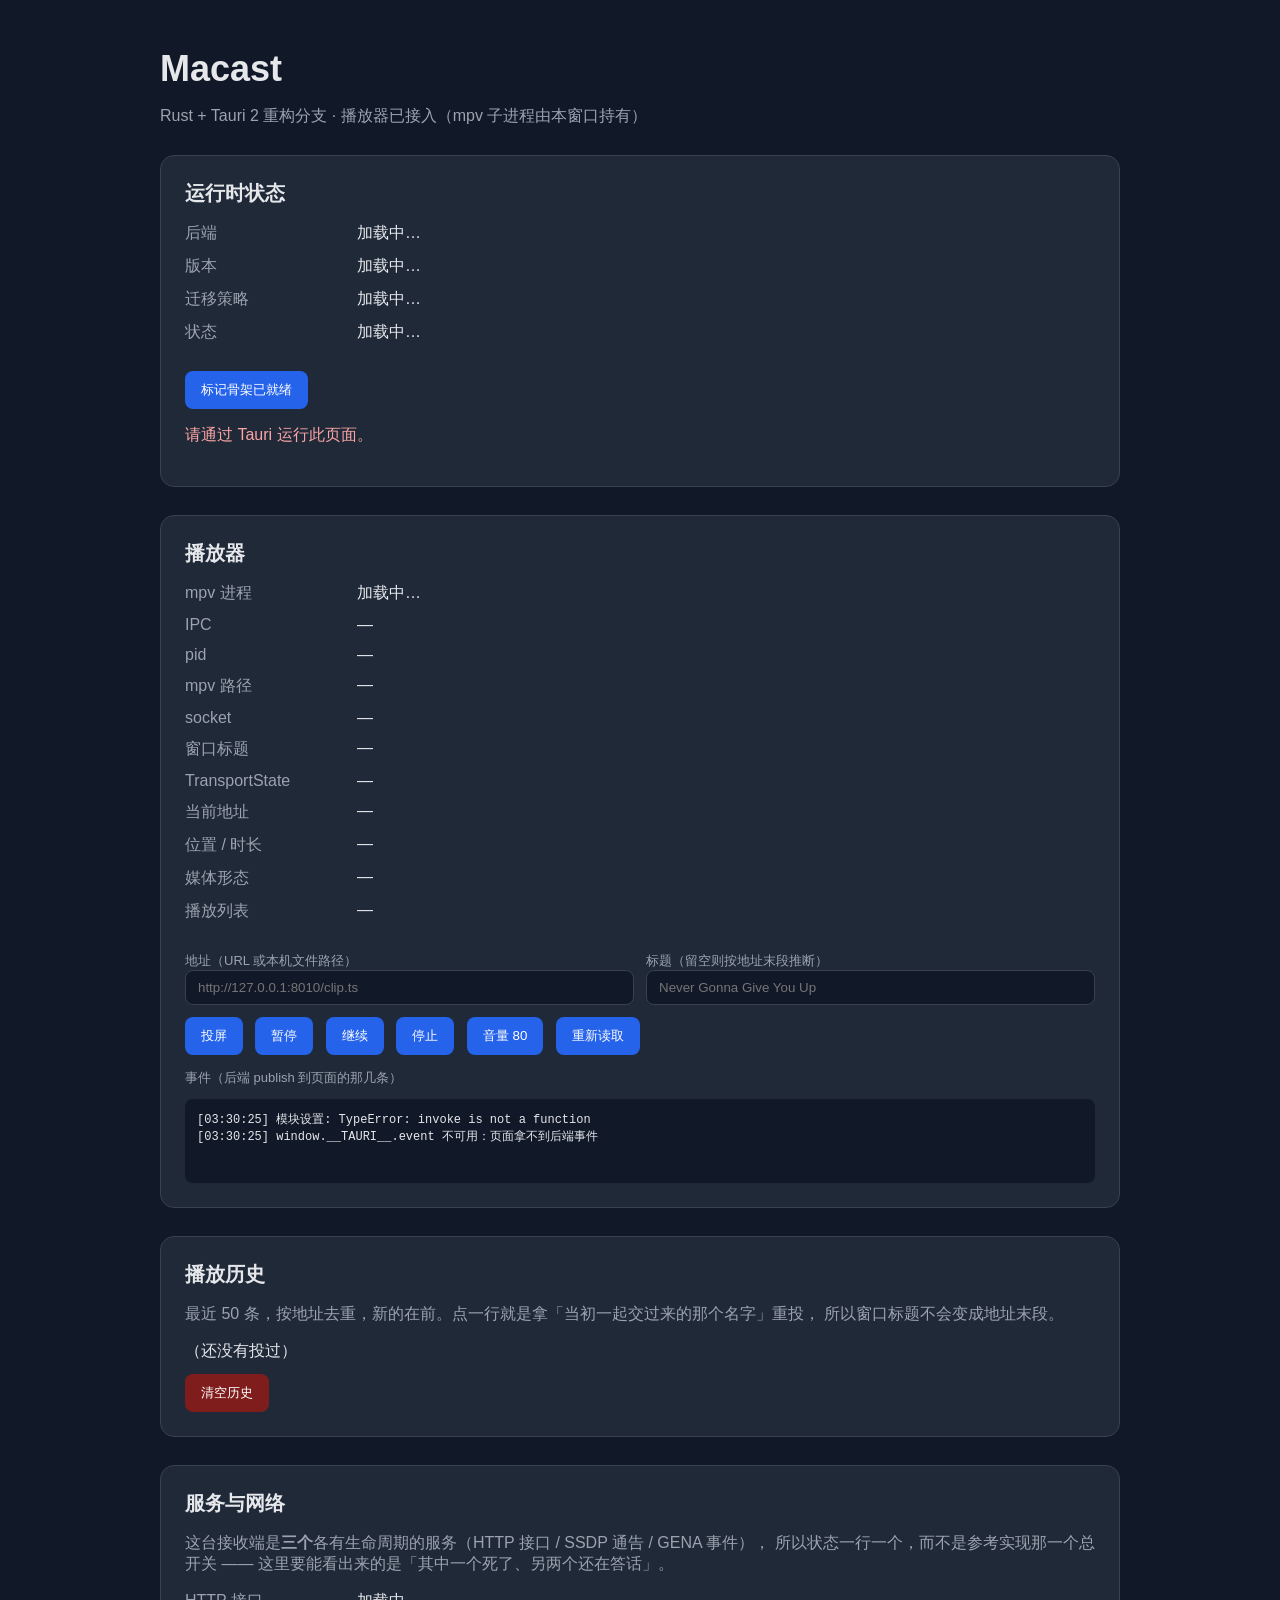
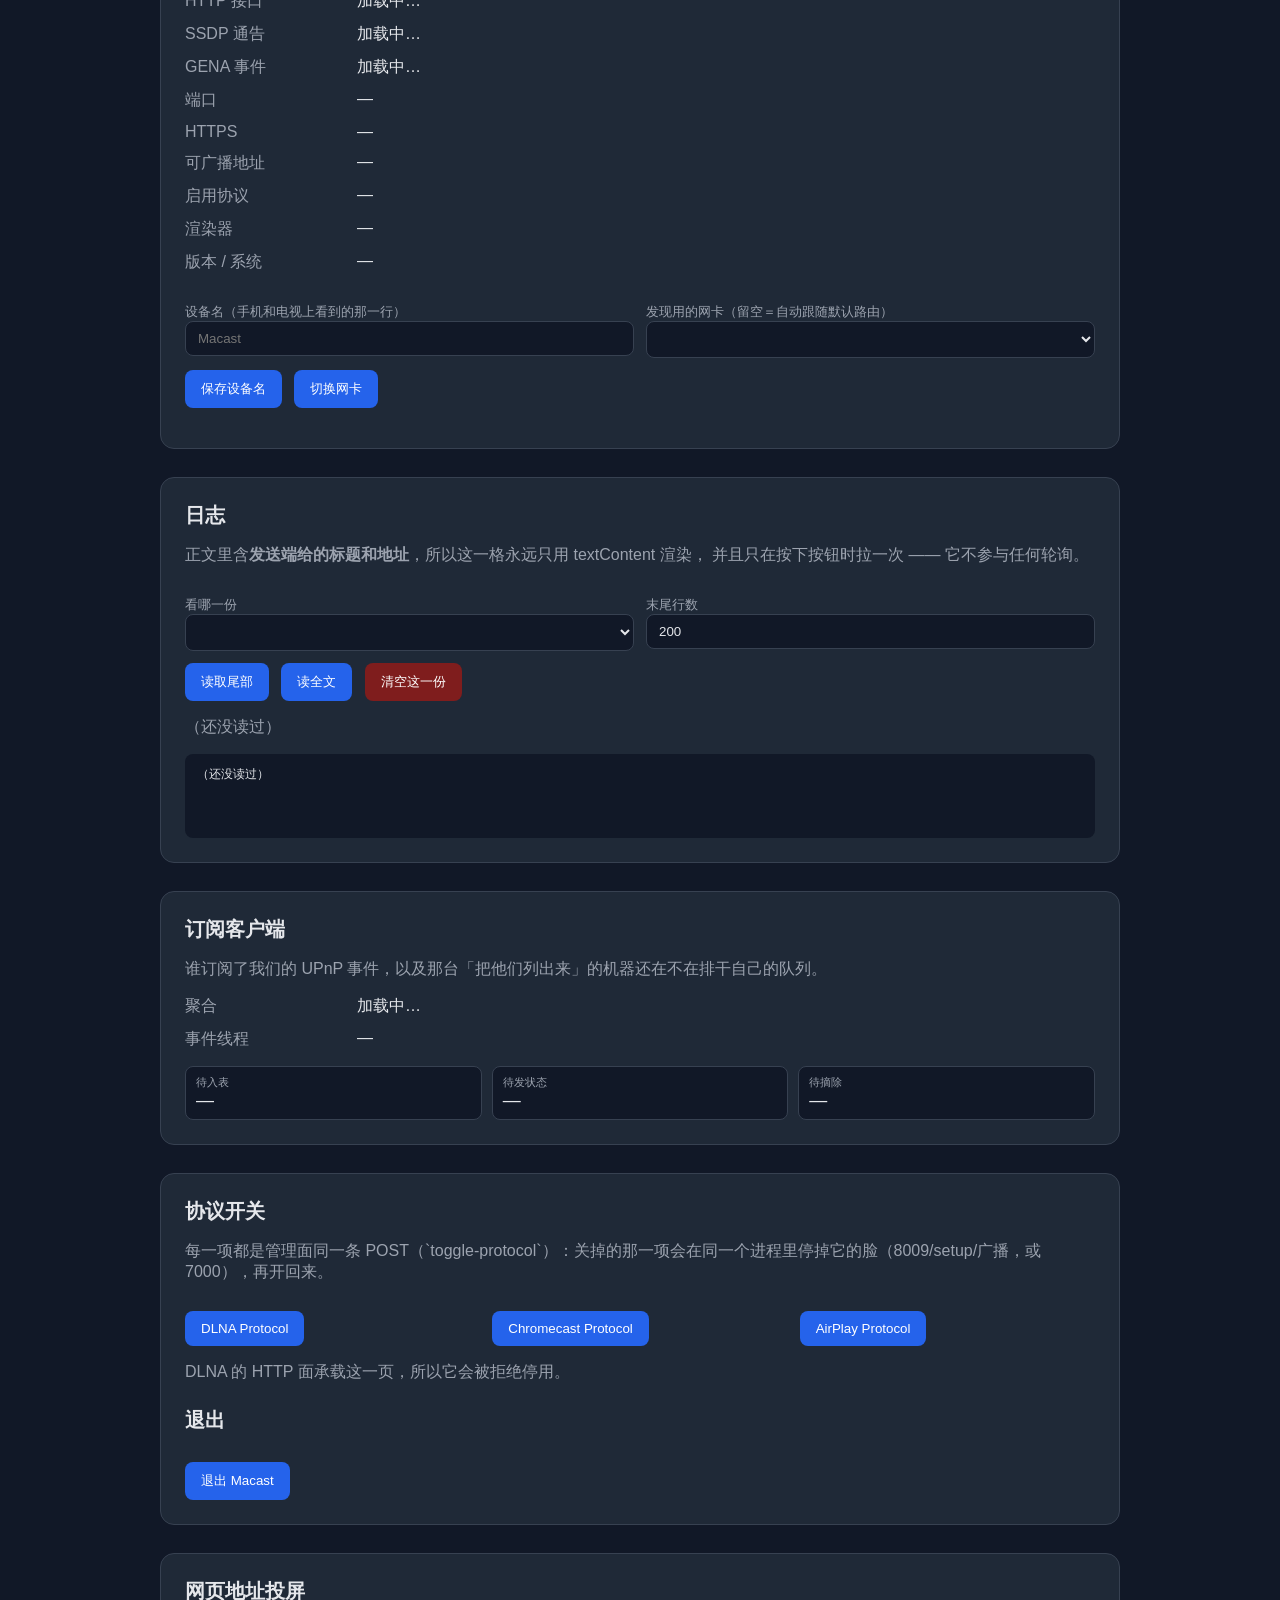
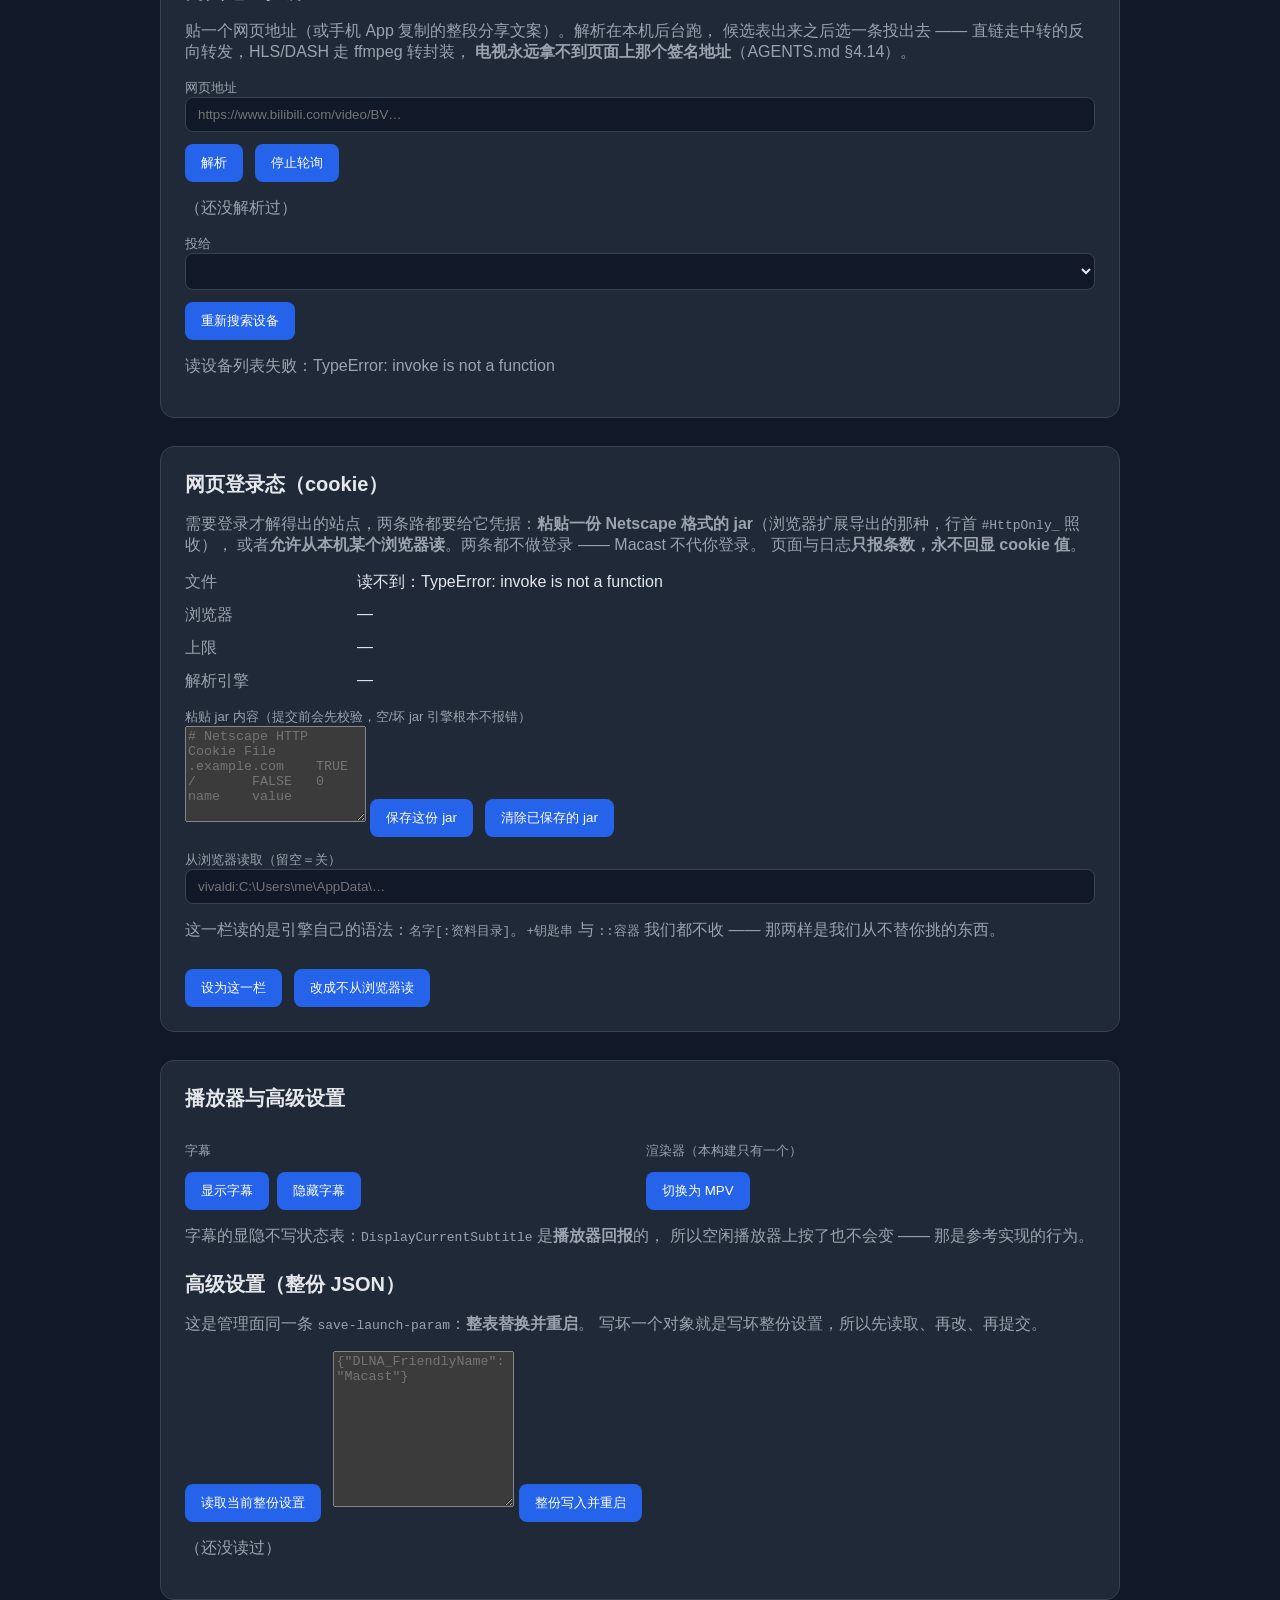
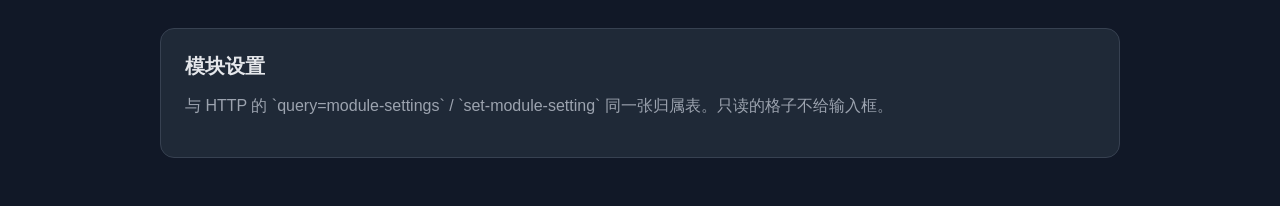
==== commit 5a0e9506: "feat(rust): the cookie panel, the subtitle switch, and the settings editor reach the window 六条 seam " ====
--- a/frontend/index.html
+++ b/frontend/index.html
@@ -199,12 +199,58 @@
         <button id="resolve-go">解析</button>
         <button id="resolve-stop">停止轮询</button>
         <p class="muted" id="resolve-meta">（还没解析过）</p>
+        <div id="resolve-note"></div>
         <div id="resolve-rows"></div>
 
         <label for="cast-target">投给</label>
         <select id="cast-target"></select>
         <button id="targets-refresh">重新搜索设备</button>
         <p class="muted" id="targets-note">第一行永远是本机：它交给我们自己那个渲染器，不经过插件。</p>
+      </section>
+
+      <section class="card">
+        <h2>网页登录态（cookie）</h2>
+        <p class="muted">需要登录才解得出的站点，两条路都要给它凭据：<strong>粘贴一份 Netscape 格式的
+          jar</strong>（浏览器扩展导出的那种，行首 <code>#HttpOnly_</code> 照收），
+          或者<strong>允许从本机某个浏览器读</strong>。两条都不做登录 —— Macast 不代你登录。
+          页面与日志<strong>只报条数，永不回显 cookie 值</strong>。</p>
+        <dl>
+          <dt>文件</dt><dd id="ck-jar">加载中…</dd>
+          <dt>浏览器</dt><dd id="ck-browser">—</dd>
+          <dt>上限</dt><dd id="ck-max">—</dd>
+          <dt>解析引擎</dt><dd id="ck-engine">—</dd>
+        </dl>
+        <label for="ck-text">粘贴 jar 内容（提交前会先校验，空/坏 jar 引擎根本不报错）</label>
+        <textarea id="ck-text" rows="6" placeholder="# Netscape HTTP Cookie File&#10;.example.com	TRUE	/	FALSE	0	name	value"></textarea>
+        <button id="ck-save">保存这份 jar</button>
+        <button id="ck-clear">清除已保存的 jar</button>
+        <div class="row">
+          <div>
+            <label for="ck-browser-in">从浏览器读取（留空＝关）</label>
+            <input id="ck-browser-in" placeholder="vivaldi:C:\Users\me\AppData\…" />
+          </div>
+        </div>
+        <p class="muted">这一栏读的是引擎自己的语法：<code>名字[:资料目录]</code>。<code>+钥匙串</code> 与
+          <code>::容器</code> 我们都不收 —— 那两样是我们从不替你挑的东西。</p>
+        <button id="ck-browser-set">设为这一栏</button>
+        <button id="ck-browser-off">改成不从浏览器读</button>
+      </section>
+
+      <section class="card">
+        <h2>播放器与高级设置</h2>
+        <div class="row">
+          <div><label>字幕</label><button id="sub-show">显示字幕</button><button id="sub-hide">隐藏字幕</button></div>
+          <div><label>渲染器（本构建只有一个）</label><button id="renderer-set">切换为 MPV</button></div>
+        </div>
+        <p class="muted">字幕的显隐不写状态表：<code>DisplayCurrentSubtitle</code> 是<strong>播放器回报</strong>的，
+          所以空闲播放器上按了也不会变 —— 那是参考实现的行为。</p>
+        <h2 style="margin-top: 24px">高级设置（整份 JSON）</h2>
+        <p class="muted">这是管理面同一条 <code>save-launch-param</code>：<strong>整表替换并重启</strong>。
+          写坏一个对象就是写坏整份设置，所以先读取、再改、再提交。</p>
+        <button id="lp-load">读取当前整份设置</button>
+        <textarea id="lp-text" rows="10" placeholder='{"DLNA_FriendlyName": "Macast"}'></textarea>
+        <button id="lp-save">整份写入并重启</button>
+        <p class="muted" id="lp-note">（还没读过）</p>
       </section>
 
       <section class="card">
@@ -739,6 +785,117 @@
       // 重绘由 `renderLogModules` 自己的签名门挡住，长度没变就不会碰选择器。
       services().catch((e) => note('读取服务状态失败：' + e));
       subscribers().catch((e) => note('读取订阅客户端失败：' + e));
+      // —— 网页登录态（cookie） ——
+      // 文档形状照 `_cookie_state`（`macast/protocol.py:2794-2818`）：八个键，
+      // **只报条数不报值**。页面这一格唯一的判断是"文件在不在"，其余都念后端原话。
+      async function loadCookies() {
+        let doc;
+        try {
+          doc = await invoke('resolve_cookies');
+        } catch (e) {
+          out('ck-jar', `读不到：${e}`);
+          return;
+        }
+        const st = (doc && doc.state) || {};
+        // `jar` 是"磁盘上有没有这份文件"，`cookies` 是"里面有几条能读懂的"。两个都要说：
+        // 只报后者时，一份存过但读不懂的 jar 与"从没存过"长得一模一样。
+        out('ck-jar', st.jar
+          ? `已保存 · ${st.cookies} 条能读懂的${st.bad ? ` · 另有 ${st.bad} 行看不懂（一并存了）` : ''}`
+          : '未保存（解析会匿名进行，需要登录的站点会少给地址）');
+        out('ck-browser', st.browser ? `${st.browser}（文件优先于浏览器）` : '关（不从浏览器读取）');
+        out('ck-max', `${fmtBytes(st.max_bytes)} · 超过就在粘贴那一刻拒绝`);
+        out('ck-engine', st.yt_dlp ? '本机有 yt-dlp' : '本机没有 yt-dlp —— 只会抓页面里写明的地址');
+        const box = document.querySelector('#ck-browser-in');
+        if (!box.dataset.touched && st.browser) box.value = st.browser;
+      }
+      document.querySelector('#ck-browser-in').addEventListener('input', (e) => {
+        e.target.dataset.touched = '1';
+      });
+      document.querySelector('#ck-save').addEventListener('click', async () => {
+        const text = document.querySelector('#ck-text').value;
+        if (!text.trim()) { note('cookie：文本框是空的，后端不会动'); return; }
+        let answer;
+        try {
+          answer = await invoke('save_cookies', { text });
+        } catch (e) {
+          note(`保存 cookie 失败：${e}`);
+          return;
+        }
+        // 成功时才带 counts；失败文档**没有** counts（参考实现的形状），所以这里不读它们。
+        note(`cookie → code ${answer.code}: ${answer.message}`);
+        if (answer.code === 0) document.querySelector('#ck-text').value = '';
+        await loadCookies();
+      });
+      document.querySelector('#ck-clear').addEventListener('click', async () => {
+        const answer = await invoke('clear_cookies');
+        note(`清除 cookie → code ${answer.code}: ${answer.message}`);
+        await loadCookies();
+      });
+      document.querySelector('#ck-browser-set').addEventListener('click', async () => {
+        const text = document.querySelector('#ck-browser-in').value;
+        const answer = await invoke('set_cookie_browser', { text });
+        note(`从浏览器读 cookie → code ${answer.code}: ${answer.message}`);
+        document.querySelector('#ck-browser-in').dataset.touched = '';
+        await loadCookies();
+      });
+      document.querySelector('#ck-browser-off').addEventListener('click', async () => {
+        // "关" 是那六个词之一，而它**删键**而不是存 false（§4.2）。
+        const answer = await invoke('set_cookie_browser', { text: 'off' });
+        note(`从浏览器读 cookie → code ${answer.code}: ${answer.message}`);
+        document.querySelector('#ck-browser-in').value = '';
+        await loadCookies();
+      });
+
+      // —— 播放器与高级设置 ——
+      // `set-subtitle-show` 的**值**走四词规则且**不 strip**：`" on "` 是"隐藏"。
+      // 这里两个按钮各自发 `1` / `0`，所以没有那个歧义；把它写在这里是因为下一个人
+      // 不该以为可以传 `on`（那也是"真"，但 `" on "` 不是）。
+      for (const [id, value] of [['#sub-show', '1'], ['#sub-hide', '0']]) {
+        document.querySelector(id).addEventListener('click', async () => {
+          const answer = await invoke('set_subtitle_show', { value });
+          note(`字幕 ${value} → code ${answer.code}: ${answer.message}`
+            + '（空闲播放器上不会变，那一格是播放器回报的）');
+        });
+      }
+      document.querySelector('#renderer-set').addEventListener('click', async () => {
+        const answer = await invoke('set_renderer', { title: 'MPV' });
+        note(`渲染器 → code ${answer.code}: ${answer.message}`);
+      });
+
+      // 高级设置：整表替换 + 重启。**先读**再改，是这个面板存在的理由 —— 一份看不见
+      // 的 JSON 编辑器让用户凭记忆重建 36 个键。
+      document.querySelector('#lp-load').addEventListener('click', async () => {
+        let doc;
+        try {
+          doc = await invoke('launch_param');
+        } catch (e) {
+          out('lp-note', `读不到：${e}`);
+          return;
+        }
+        // `launch-param` 交回的是**设置表本身**（没有 code/message），所以这里直接序列化。
+        document.querySelector('#lp-text').value = JSON.stringify(doc, null, 4);
+        const keys = Object.keys(doc || {}).length;
+        out('lp-note', `已读入 ${keys} 个键。改完提交会**整表替换并重启** —— 少写的键就是没有了。`);
+      });
+      document.querySelector('#lp-save').addEventListener('click', async () => {
+        const text = document.querySelector('#lp-text').value;
+        if (!text.trim()) { note('高级设置：文本框是空的，后端不会动'); return; }
+        // 页面这边**只挡空**，JSON 合不合法由后端判（`json format error` 是参考实现的原话）。
+        // 在页面再写一份 JSON 校验等于造第二个会漂移的真值点。
+        let answer;
+        try {
+          answer = await invoke('save_launch_param', { value: text });
+        } catch (e) {
+          note(`写入失败：${e}`);
+          return;
+        }
+        out('lp-note', `code ${answer.code} · ${answer.message}`
+          + (answer.code === 0 ? ' · 进程正在重启，这一页会跟着回来' : ''));
+        note(`高级设置 → code ${answer.code}: ${answer.message}`);
+      });
+
+      loadCookies().catch(() => {});
+
       // —— 网页地址投屏 ——
       // 形状照 `ResolveJob.status()` 那十七个键（`macast-cast/src/resolve.rs`），
       // 候选行照 `describe()`。**两处都不在这里另算**：进度用后端交回的 `step_label`，
@@ -759,6 +916,50 @@
 
       function stopResolvePolling() {
         if (resolveTimer) { clearTimeout(resolveTimer); resolveTimer = null; }
+      }
+
+      // `cookie_problem` 的四个族各自给一句**自己的下一步**（AGENTS.md §4.14：四种"点的是本机
+      // 这一侧"的失败必须分别给出该去哪个目录、要不要退出浏览器、钥匙串、把冒号后面去掉）。
+      // 判定住在后端（`resolve::cookie_source_problem`），页面只照着它的值说话 —— 页面另写一份
+      // 分类就是第二个会漂移的真值点，而这里漂移的代价是把人送去修一件没坏的东西。
+      const COOKIE_NEXT_STEP = {
+        not_found: '这句点的是本机这一侧，不是站点要不要登录：我们按那个目录去找 cookie 库，'
+          + '里面没有 Cookies 文件。在下面那块「网页登录态」写成「名字:资料目录」'
+          + '（指到那个浏览器真正存 cookie 的目录），或者改用粘贴导出的 cookie 文件。',
+        locked: '这句点的是本机这一侧：那个浏览器正开着，cookie 库被它锁住了，我们复制不出来。'
+          + '完全退出那个浏览器（不是关掉窗口）再解析一次，或者改用粘贴导出的 cookie 文件。',
+        decrypt: '这句点的是本机这一侧：cookie 库读到了，但解密它的钥匙不在手边'
+          + '（钥匙串／密钥环没解锁）。解锁它再解析一次；或者改用粘贴导出的 cookie 文件 —— '
+          + '那条路不需要这把钥匙。',
+        bad_profile: '这句点的是本机这一侧：那个浏览器不接受「:资料目录」这一半写法。'
+          + '把上面那一栏改成只写浏览器名字，冒号后面那半截去掉。',
+      };
+
+      function renderResolveNote(st) {
+        const box = document.querySelector('#resolve-note');
+        box.textContent = '';
+        const add = (text, cls) => {
+          const p = document.createElement('p');
+          p.className = cls || 'muted';
+          p.textContent = text;
+          box.appendChild(p);
+        };
+        // 引擎自己的原话先出来：这一格存在的理由就是"这句话是别人说的"。
+        if (st.engine_note && !st.from_ytdlp) {
+          add(`yt-dlp 这一路说：${st.engine_note}`);
+        }
+        if (st.cookie_problem) {
+          add(`—— ${COOKIE_NEXT_STEP[st.cookie_problem] || st.cookie_problem}`);
+        } else if (st.needs_cookies) {
+          // 只有"不是我们这一侧的问题"时才说这句：`needs_cookies` 在 `status()` 里已经
+          // 取过一次反（`needs_cookies(note) and not cookie_source_problem(note)`），
+          // 所以这里不需要再判一次 —— 两个主人判同一件事就会给出两个答案。
+          add('—— 这通常是站点要会话 cookie，用下面那块「网页登录态」解决。');
+        }
+        if (st.hidden_silent) {
+          add(`另外 ${st.hidden_silent} 条只有画面、源站又没有交回可合并的音轨，`
+            + '投上去必然没声音，所以这里不列它们。');
+        }
       }
 
       // 候选行：一个地址一条，**用 createElement + textContent**（标题与地址都来自那一页，
@@ -843,7 +1044,7 @@
         out('resolve-meta', st.done ? `${head} · 完成` : head);
         if (st.error) note(`解析出错：${st.error}`);
         if (st.note) note(`解析备注：${st.note}`);
-        if (st.needs_cookies) note('这通常是站点要会话 cookie：卡片下方是两条给它凭据的路（本壳还没有那一面）');
+        renderResolveNote(st);
         renderCandidates(st.candidates);
         if (!st.done) resolveTimer = setTimeout(pollResolve, 700);
         else resolveJob = null;
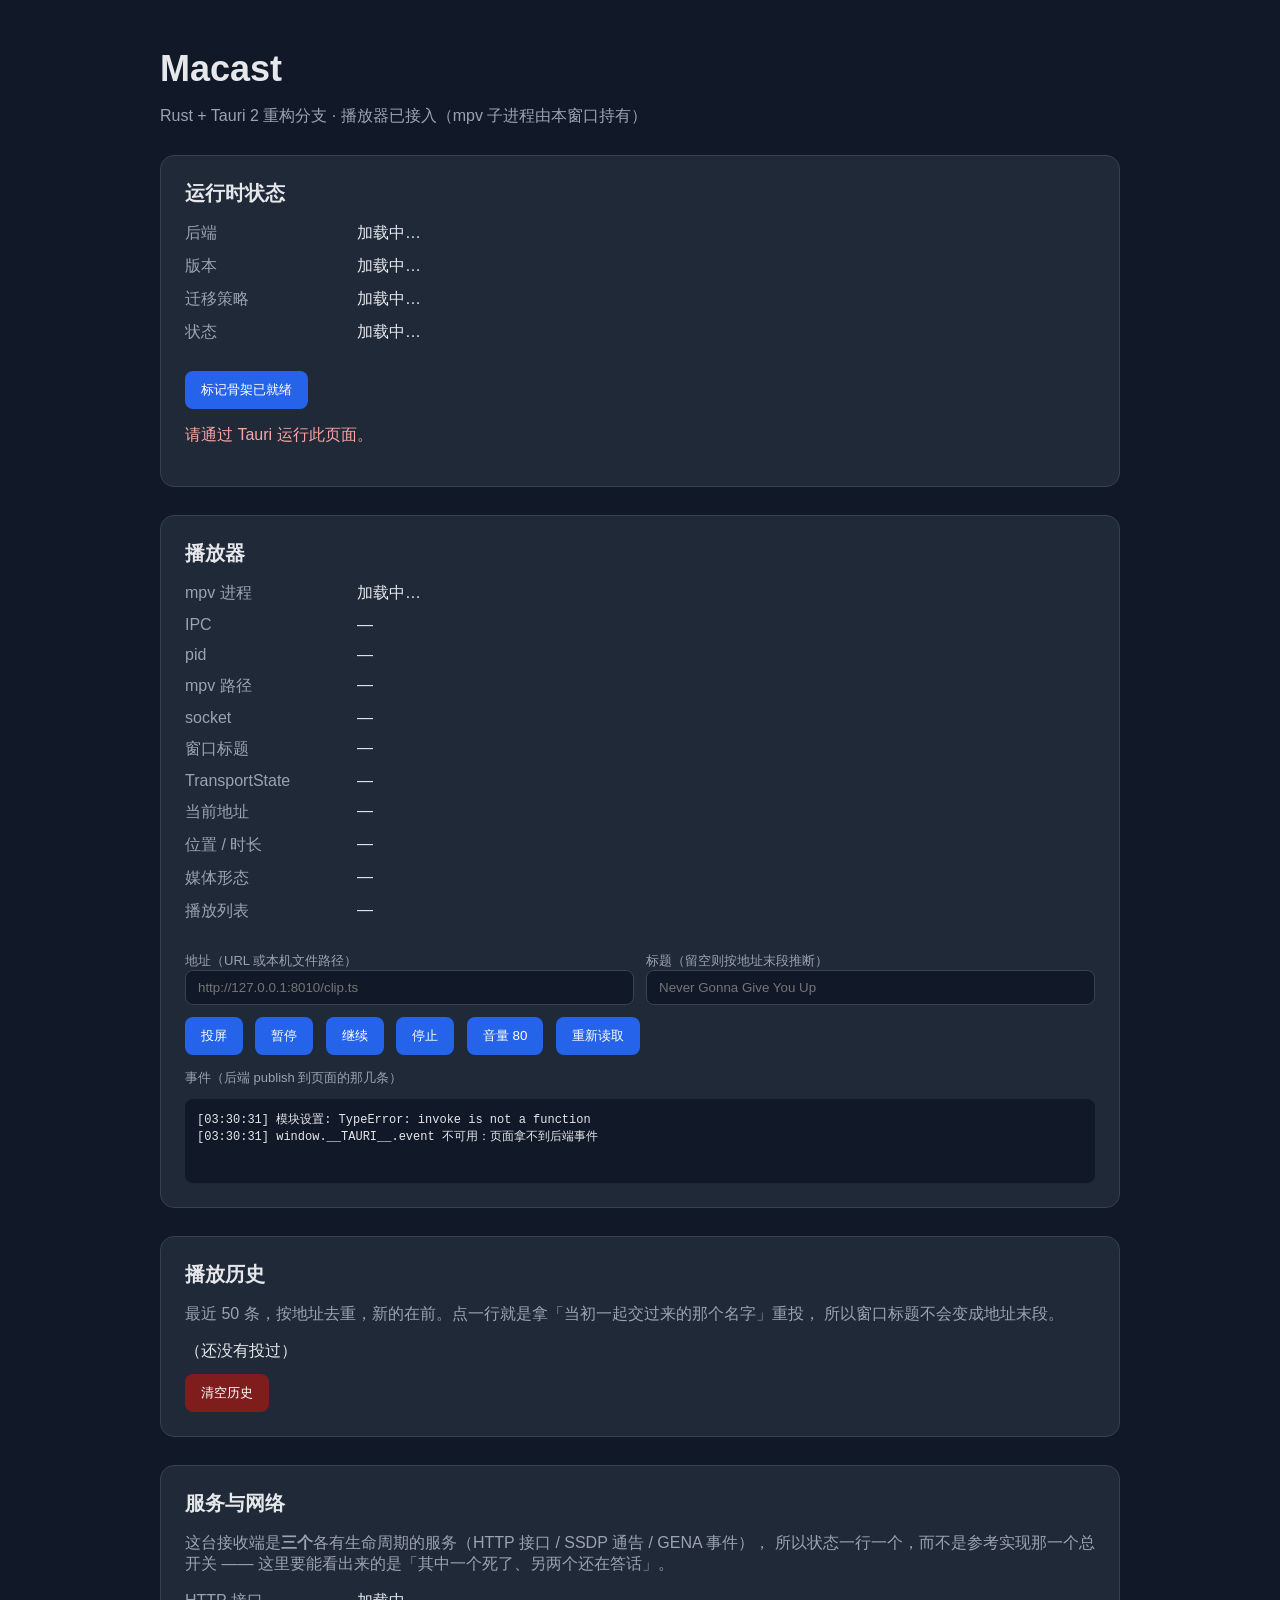
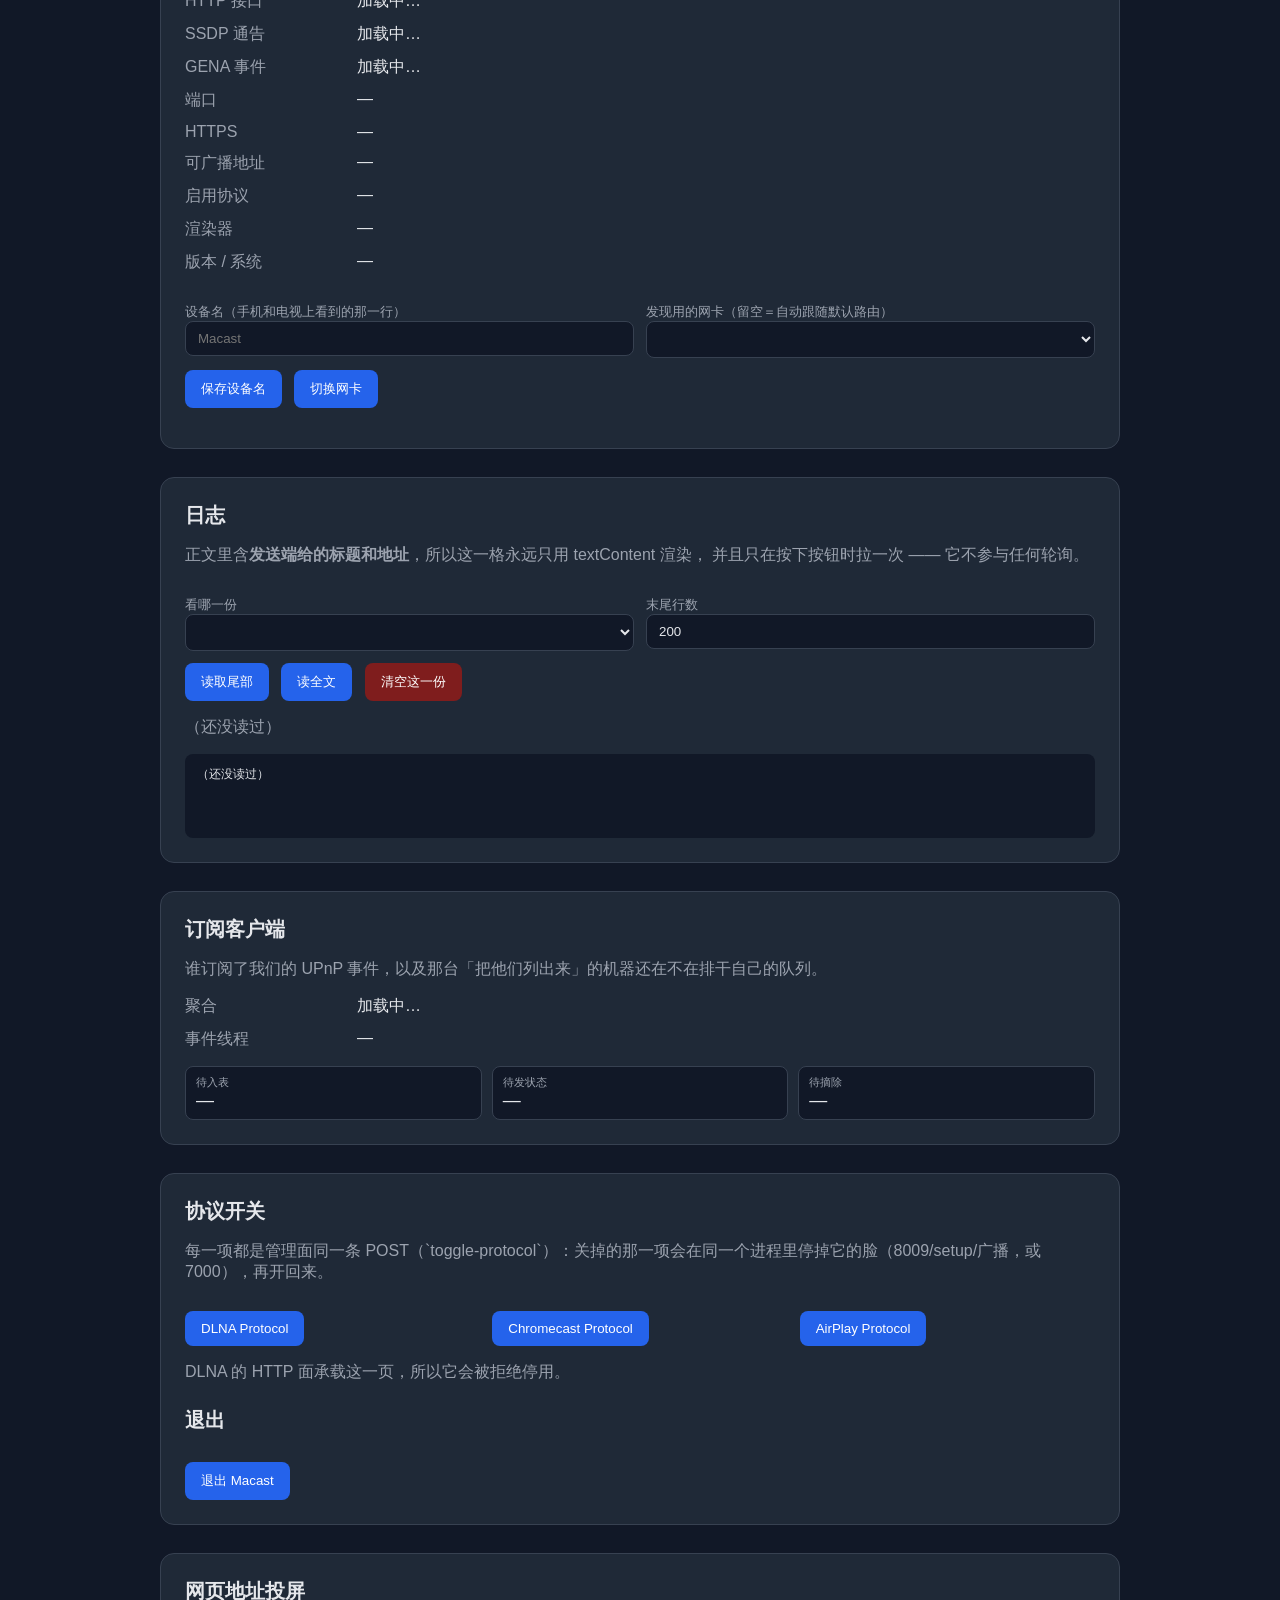
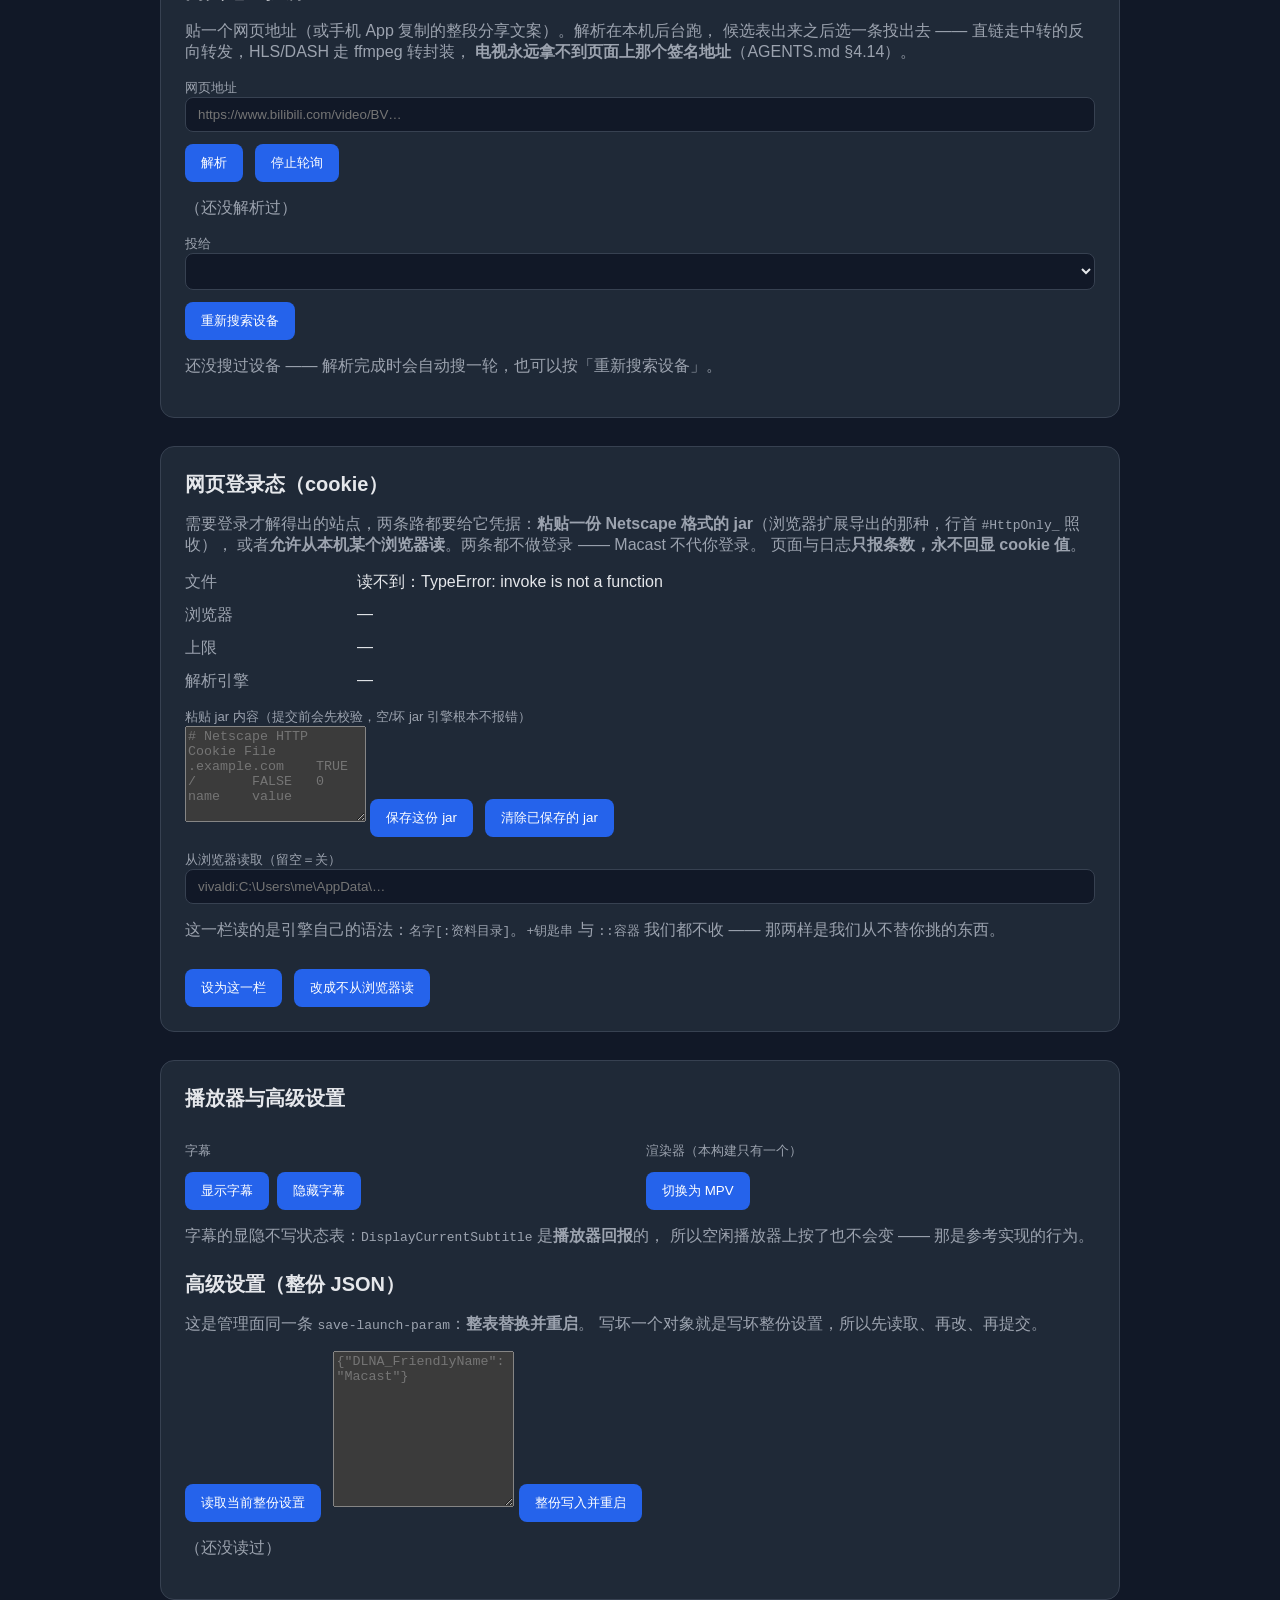
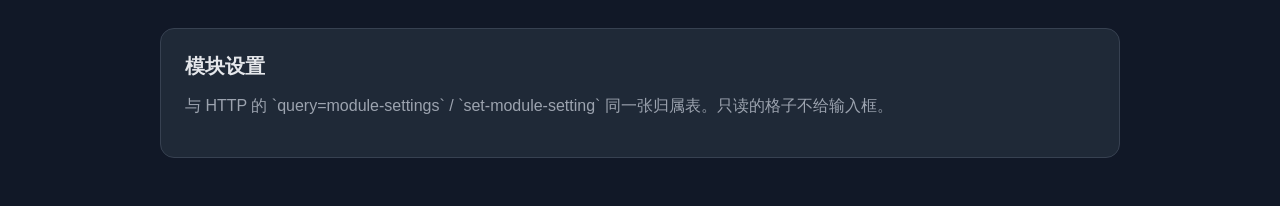
==== commit 80c735e0: "feat(rust): the empty-result sentence lands on the card, and the device search waits for a parse 两件都" ====
--- a/frontend/index.html
+++ b/frontend/index.html
@@ -944,6 +944,15 @@
           p.textContent = text;
           box.appendChild(p);
         };
+        // **"这一页为什么没有地址"必须落在卡片上，不是只进事件框。**
+        // `error` 里那句就是 `ResolveJob::why_empty()` 交给后端的那**四句话**之一
+        // （引擎说不支持 / 引擎说了别的 / 这台机器没有 yt-dlp / 引擎在场却沉默），
+        // 而它们互相之间的区别正是"用户接下来该做什么"：换站点、看引擎原话、
+        // 装 yt-dlp、还是承认要 JavaScript。四句话的判定住在后端（§4.14 那条"一个主人"），
+        // 页面只负责把它原样显示在**候选表为空的那一刻**。
+        if (st.done && !st.candidates.length && st.error) {
+          add(st.error, 'state-warn');
+        }
         // 引擎自己的原话先出来：这一格存在的理由就是"这句话是别人说的"。
         if (st.engine_note && !st.from_ytdlp) {
           add(`yt-dlp 这一路说：${st.engine_note}`);
@@ -1046,8 +1055,17 @@
         if (st.note) note(`解析备注：${st.note}`);
         renderResolveNote(st);
         renderCandidates(st.candidates);
-        if (!st.done) resolveTimer = setTimeout(pollResolve, 700);
-        else resolveJob = null;
+        if (!st.done) {
+          resolveTimer = setTimeout(pollResolve, 700);
+        } else {
+          resolveJob = null;
+          // **第一轮设备搜索在解析完成那一刻起，不在页面加载时。** 参考实现同一支
+          // （`setting.html:3013` 那句 "页面加载时不搜 —— 没解析过页面的用户不该被这次
+          // 组播打扰"）：一次 SSDP + mDNS 搜索会在这台机器所在网络里发出一批查询，
+          // 而一个只是打开过设置页的用户没有要求过它。`refresh=1` 只**开始**搜索并交回
+          // 缓存，所以这一行是异步的、不占 CherryPy worker。
+          loadTargets(true).catch(() => {});
+        }
       }
 
       document.querySelector('#resolve-go').addEventListener('click', async () => {
@@ -1111,7 +1129,8 @@
       document.querySelector('#targets-refresh').addEventListener('click', () => {
         loadTargets(true);
       });
-      loadTargets(false).catch(() => {});
+      // 页面加载时**不搜**（理由见上面解析完成那一支）：这一格先说出它现在的样子。
+      out('targets-note', '还没搜过设备 —— 解析完成时会自动搜一轮，也可以按「重新搜索设备」。');
 
       loadLogModules().catch((e) => note('读取日志清单失败：' + e));
       setInterval(() => {
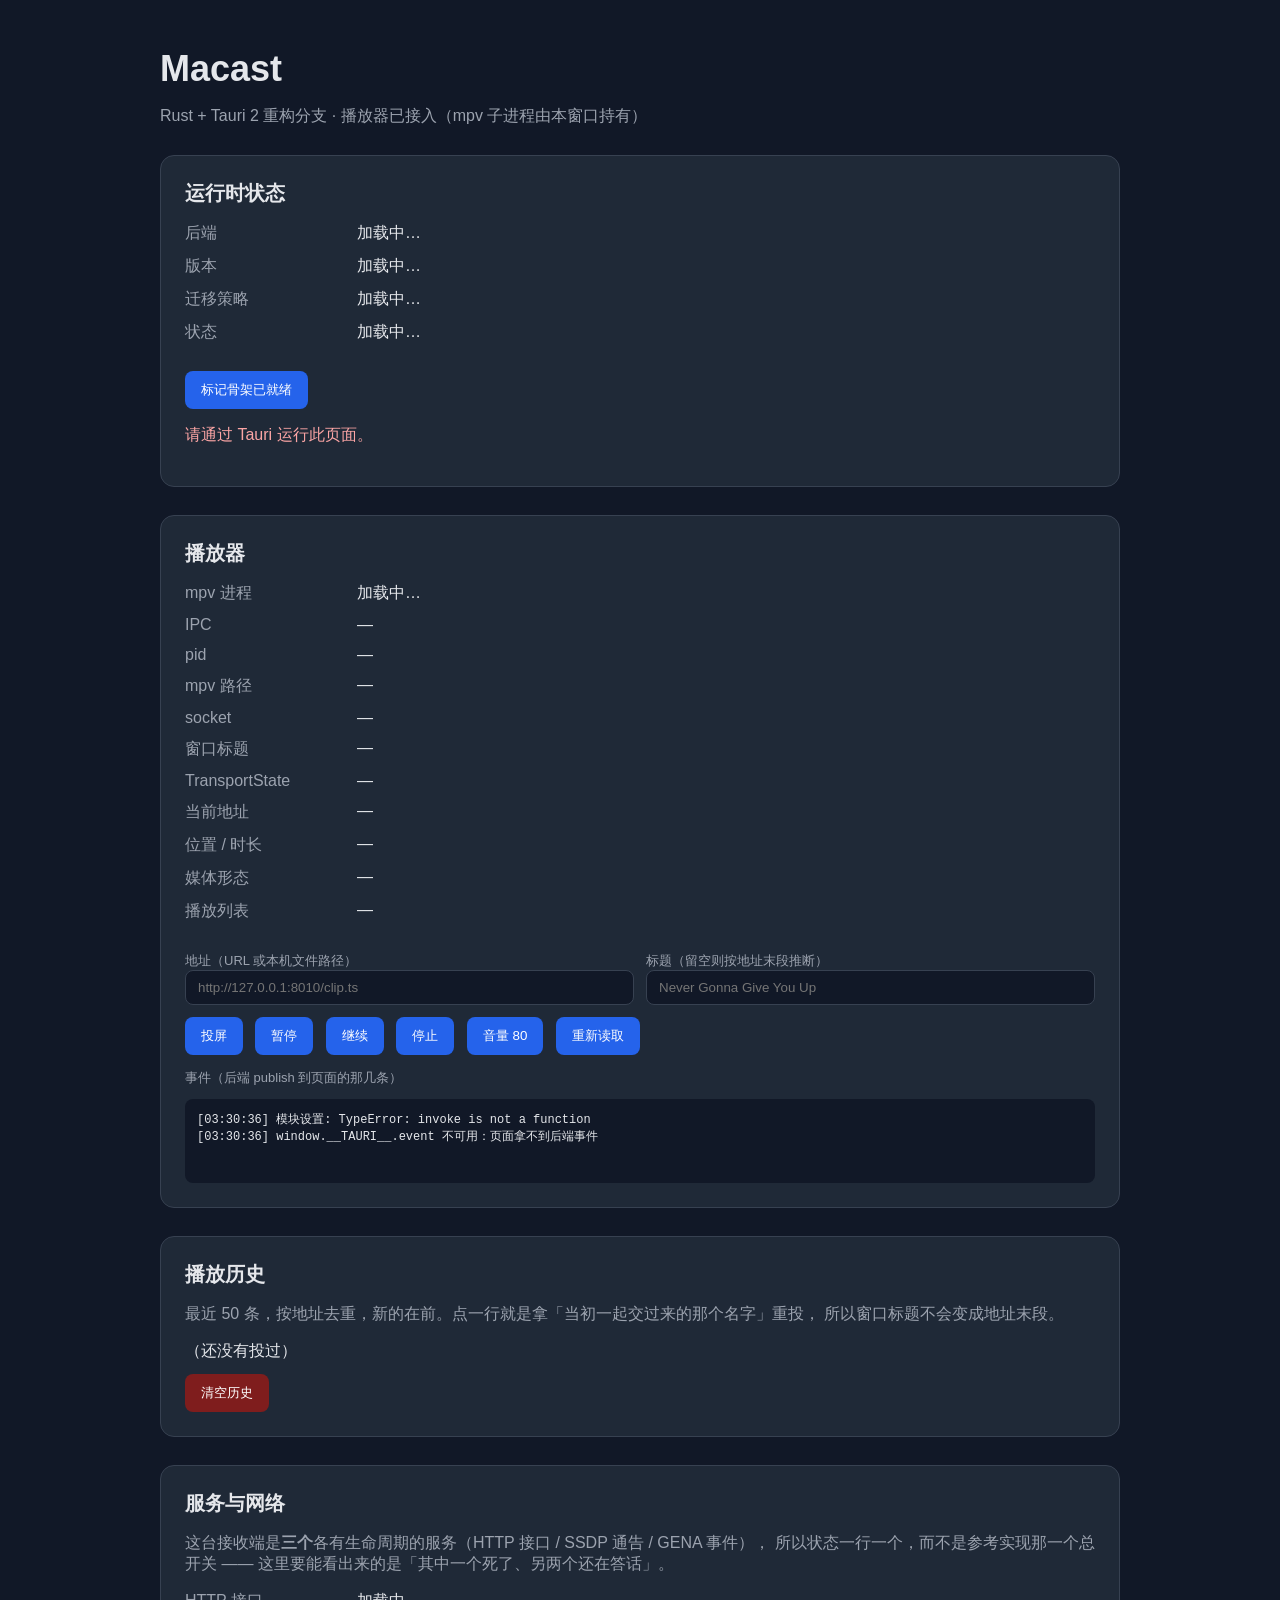
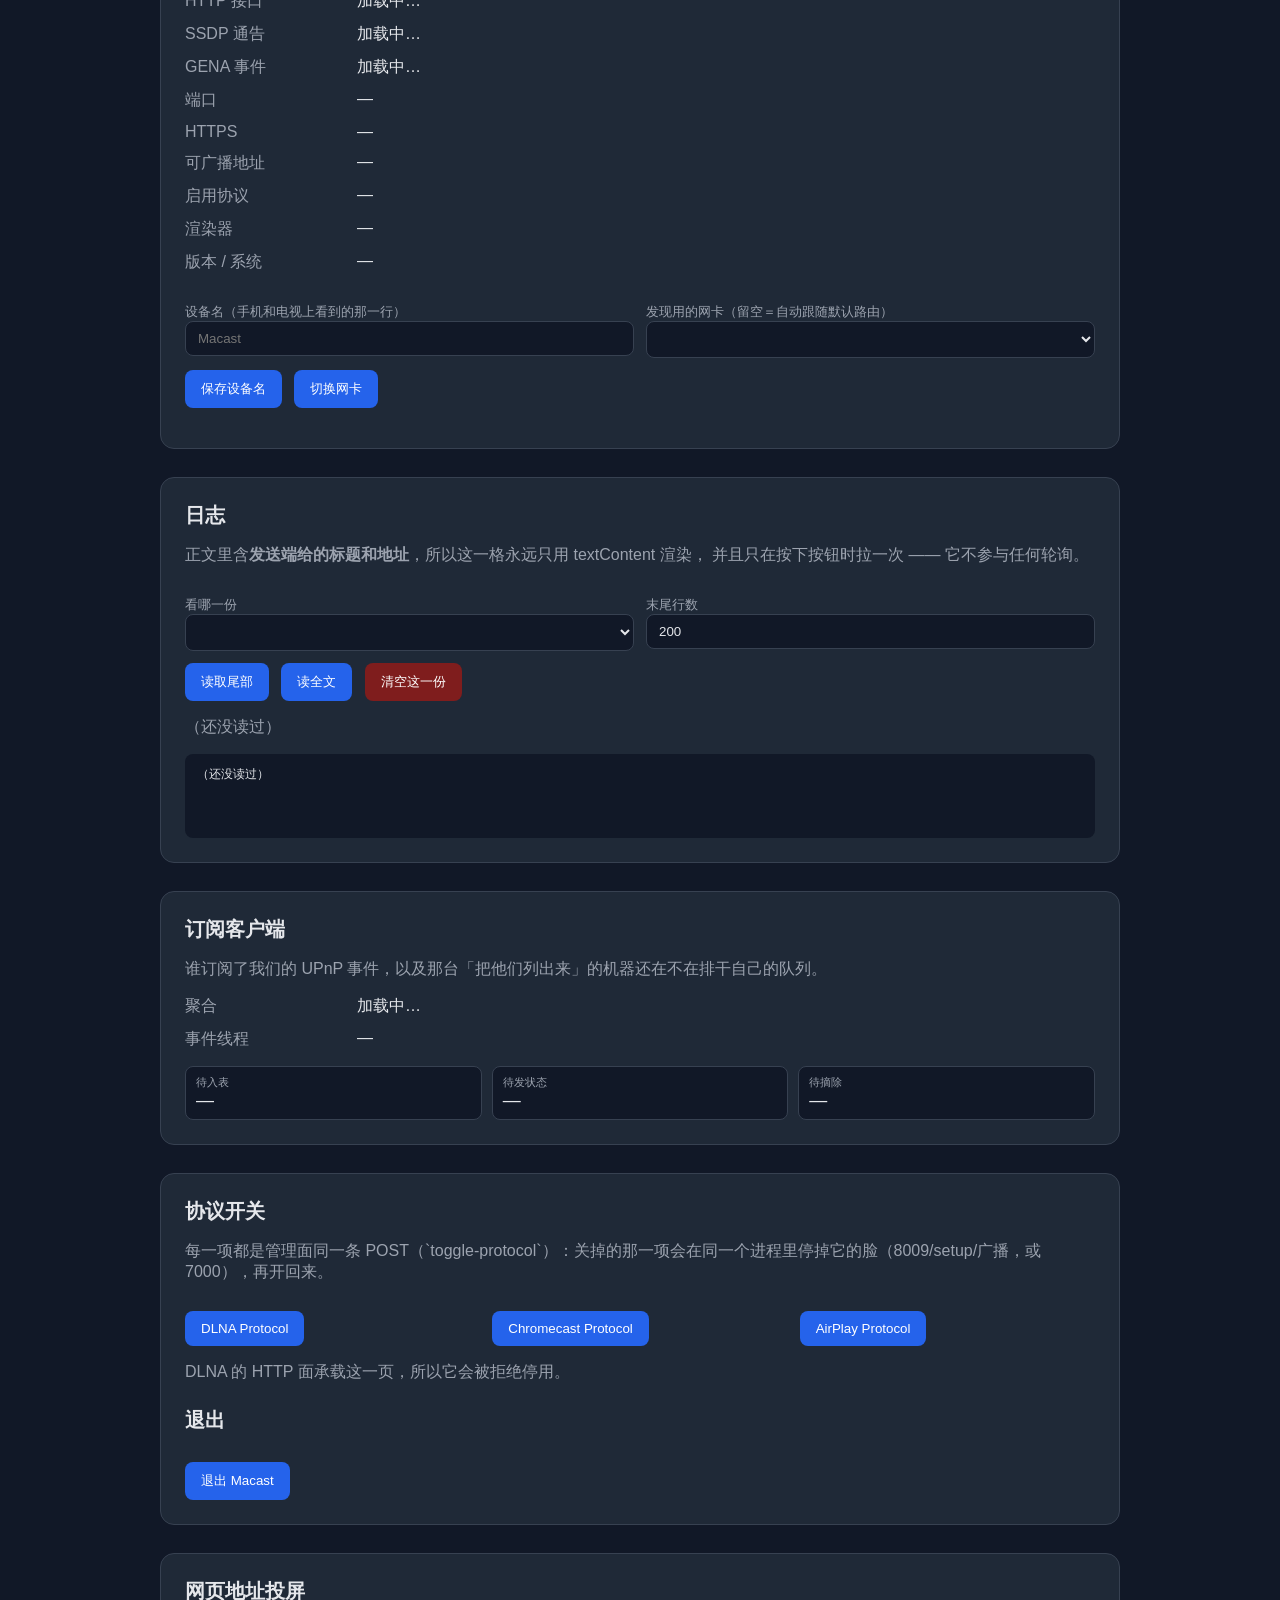
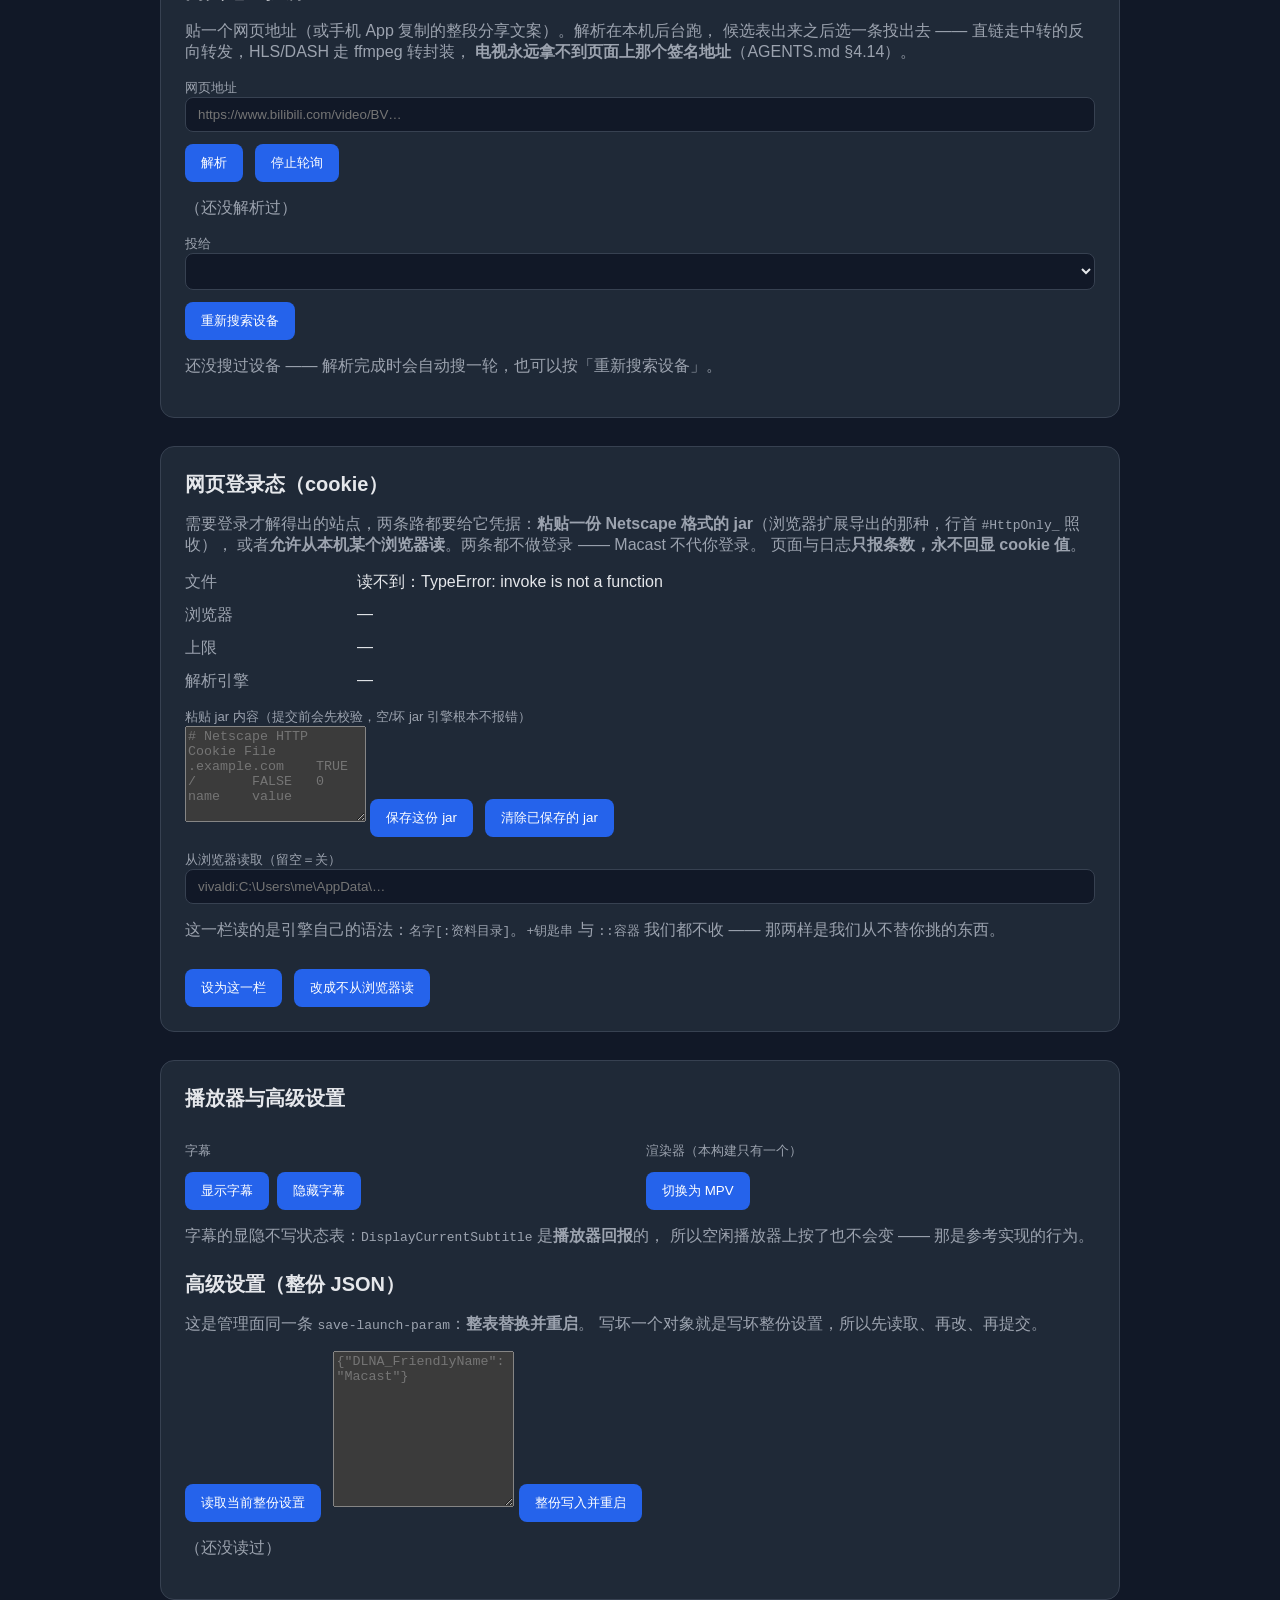
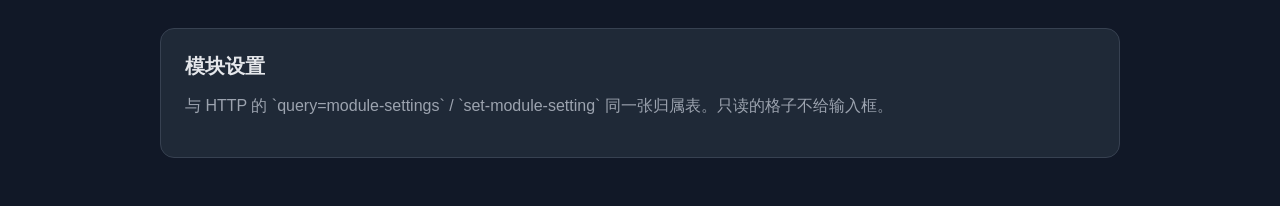
==== commit f43f3403: "docs(rust): §40 的 12 条与那 18 条红各自的归因 §40（cookie 面板）12/12 全绿。整跑 420 PASS / 18 FAIL，18 条逐条归因： 7 条是用户的第三" ====
--- a/frontend/index.html
+++ b/frontend/index.html
@@ -1123,8 +1123,15 @@
         // `searching` 在一台发现不到设备的机器上可能一直是 true（设计如此，见 §16 第 8 条），
         // 所以这一行说的是"搜索还在不在"，不是"有没有设备"。
         const count = (state.items || []).length;
+        // **`searching` 永远为真不是故障**（§16 第 8 条）：冷启动那条踢法的字面结果是
+        // "两份缓存都空 ⇒ 再起一次搜索"，所以一台发现不到设备的机器上，每一次轮询都恰好
+        // 看见有人在搜。页面必须把这件事说出口，否则那句话读起来像"卡住了"。
         out('targets-note', `${count} 行（含本机）· ${state.searching ? '搜索还在跑' : '搜索已停'}`
-          + `${state.known ? '' : ' · 还没有拿到过完整一轮结果'}`);
+          + `${state.known ? '' : ' · 还没有拿到过完整一轮结果'}`
+          + (count <= 1 && state.searching
+            ? ' · 只有本机：这台机器所在的网络里没有应答的接收端（局域网里没有 Chromecast / 电视，'
+              + '或者它们不在同一个网段）—— 搜不到不是故障，投本机仍然可用'
+            : ''));
       }
       document.querySelector('#targets-refresh').addEventListener('click', () => {
         loadTargets(true);
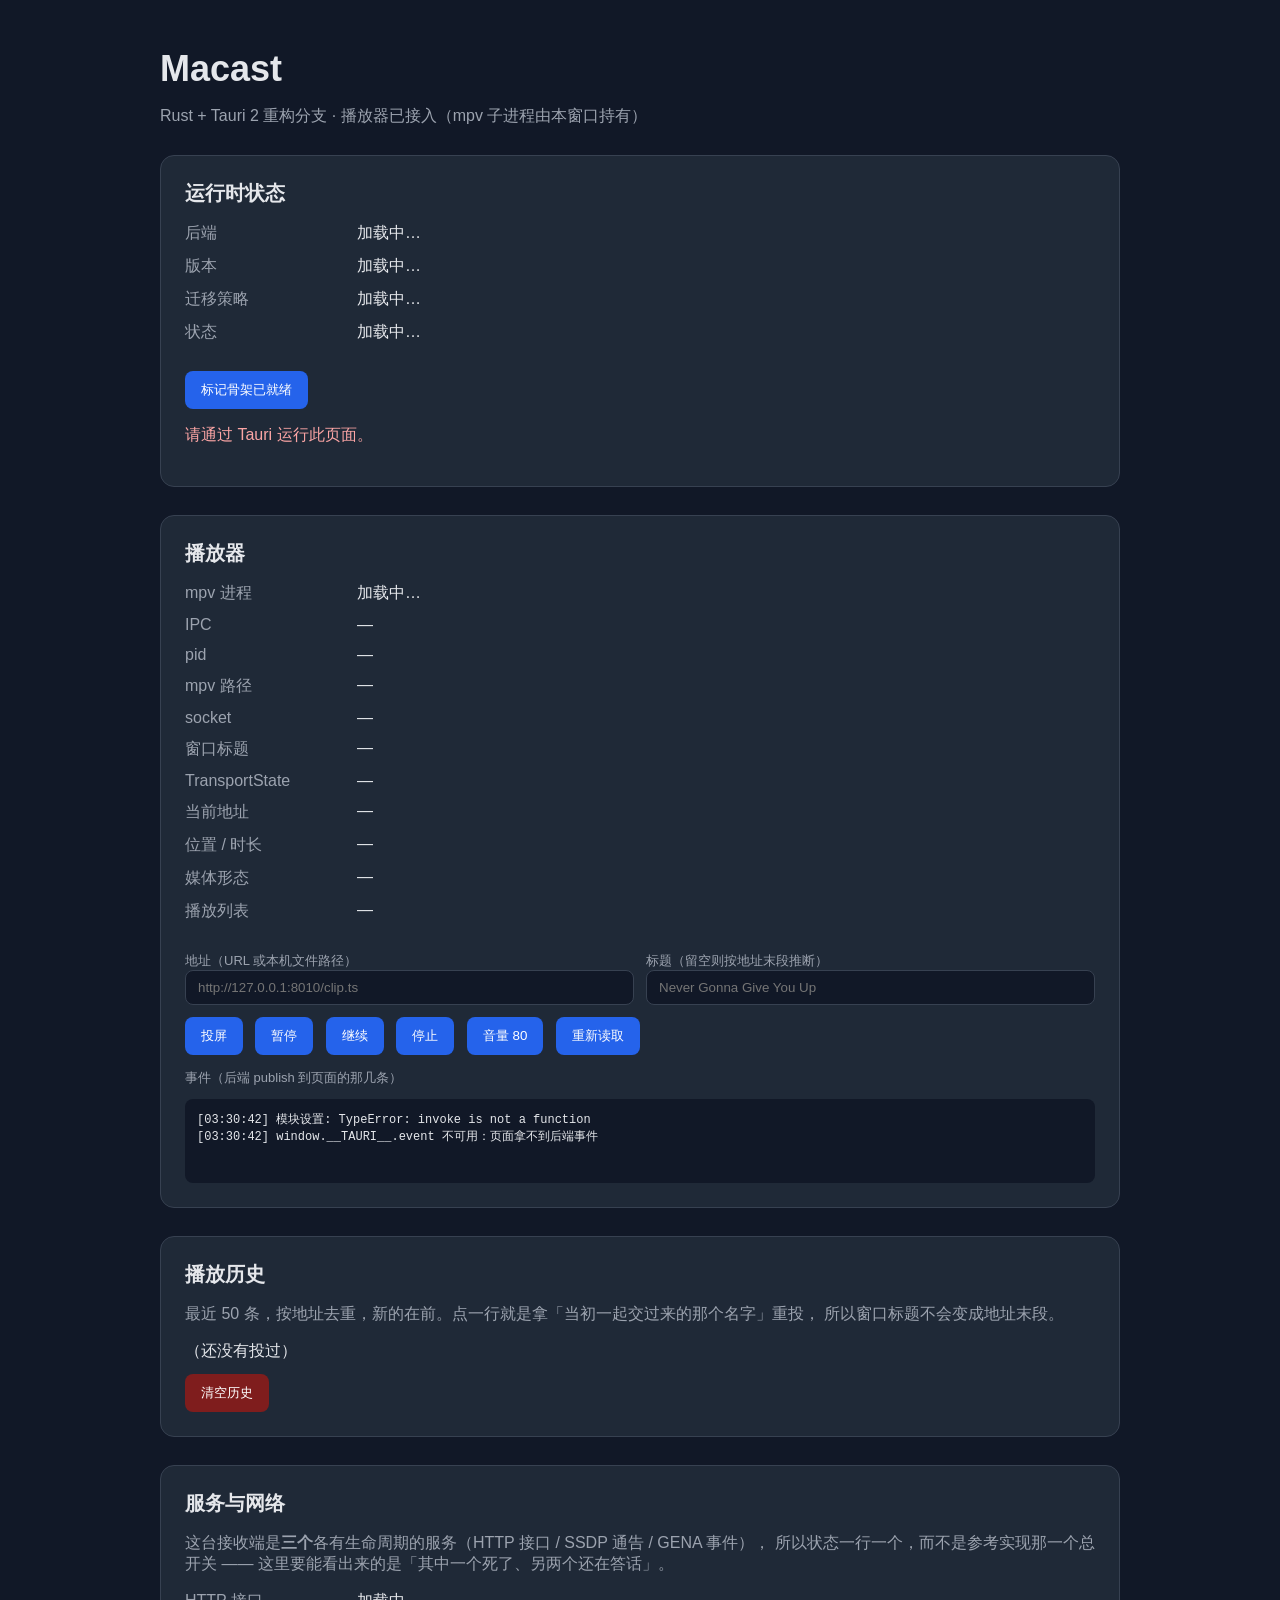
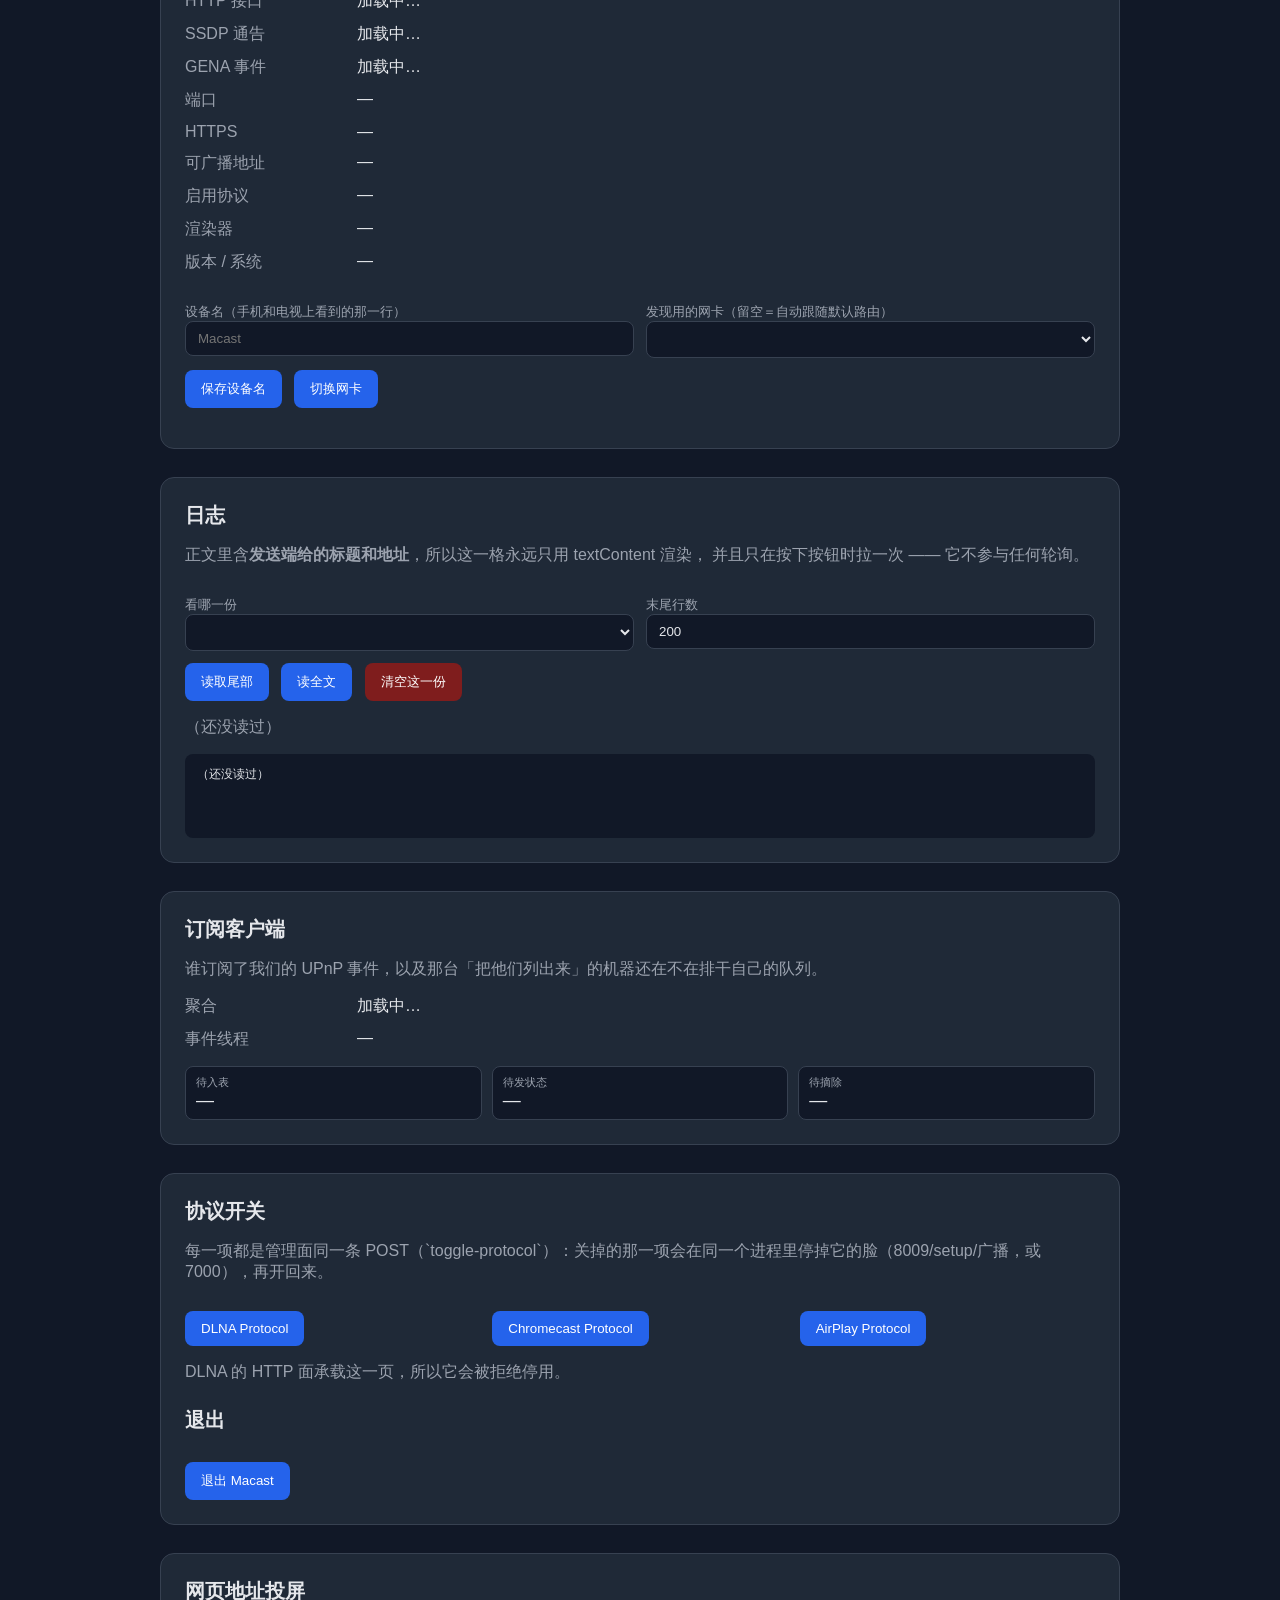
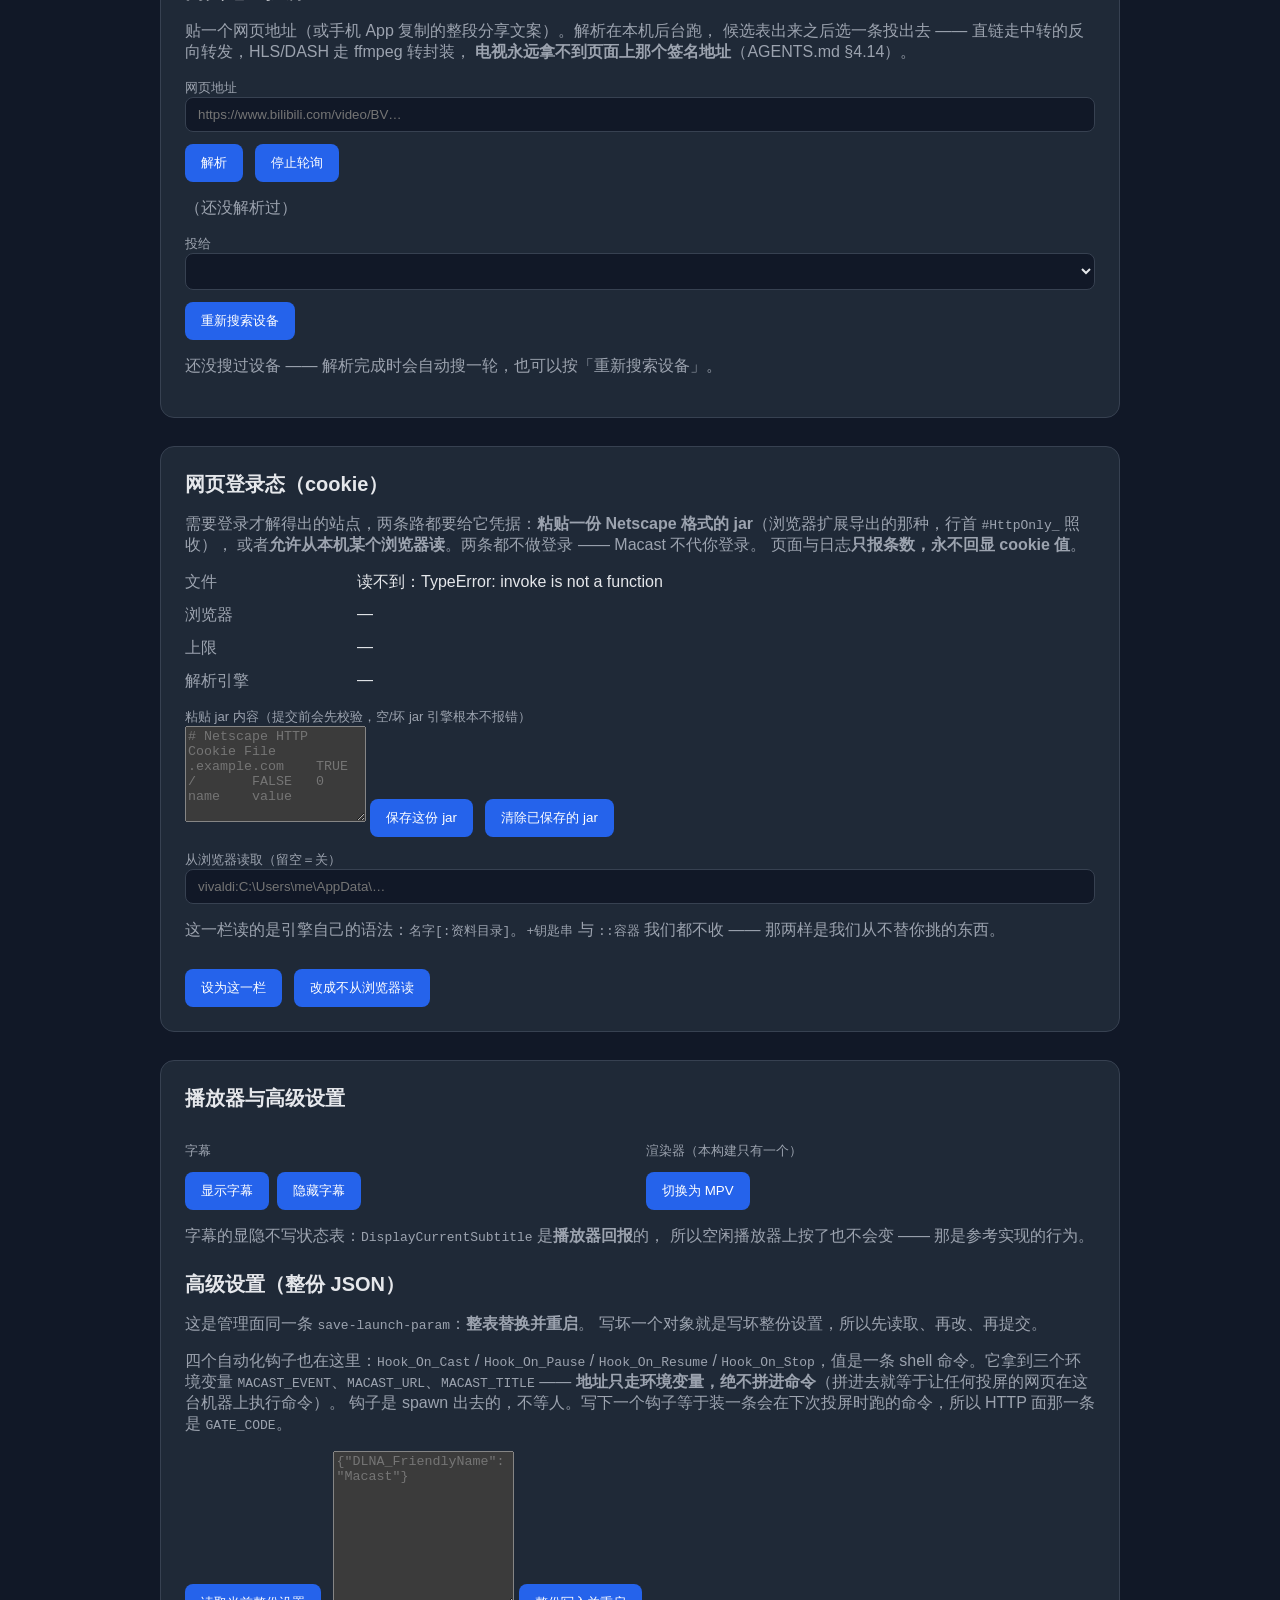
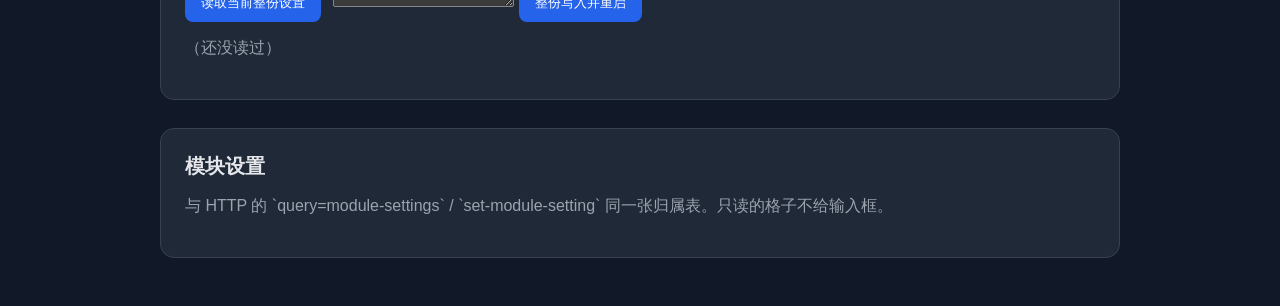
==== commit 2710b92e: "feat(rust): the automation hooks run — and the cast path that skipped them is fixed macast-core::hoo" ====
--- a/frontend/index.html
+++ b/frontend/index.html
@@ -247,6 +247,12 @@
         <h2 style="margin-top: 24px">高级设置（整份 JSON）</h2>
         <p class="muted">这是管理面同一条 <code>save-launch-param</code>：<strong>整表替换并重启</strong>。
           写坏一个对象就是写坏整份设置，所以先读取、再改、再提交。</p>
+        <p class="muted">四个自动化钩子也在这里：<code>Hook_On_Cast</code> / <code>Hook_On_Pause</code> /
+          <code>Hook_On_Resume</code> / <code>Hook_On_Stop</code>，值是一条 shell 命令。它拿到三个环境变量
+          <code>MACAST_EVENT</code>、<code>MACAST_URL</code>、<code>MACAST_TITLE</code> ——
+          <strong>地址只走环境变量，绝不拼进命令</strong>（拼进去就等于让任何投屏的网页在这台机器上执行命令）。
+          钩子是 spawn 出去的，不等人。写下一个钩子等于装一条会在下次投屏时跑的命令，所以 HTTP 面那一条是
+          <code>GATE_CODE</code>。</p>
         <button id="lp-load">读取当前整份设置</button>
         <textarea id="lp-text" rows="10" placeholder='{"DLNA_FriendlyName": "Macast"}'></textarea>
         <button id="lp-save">整份写入并重启</button>
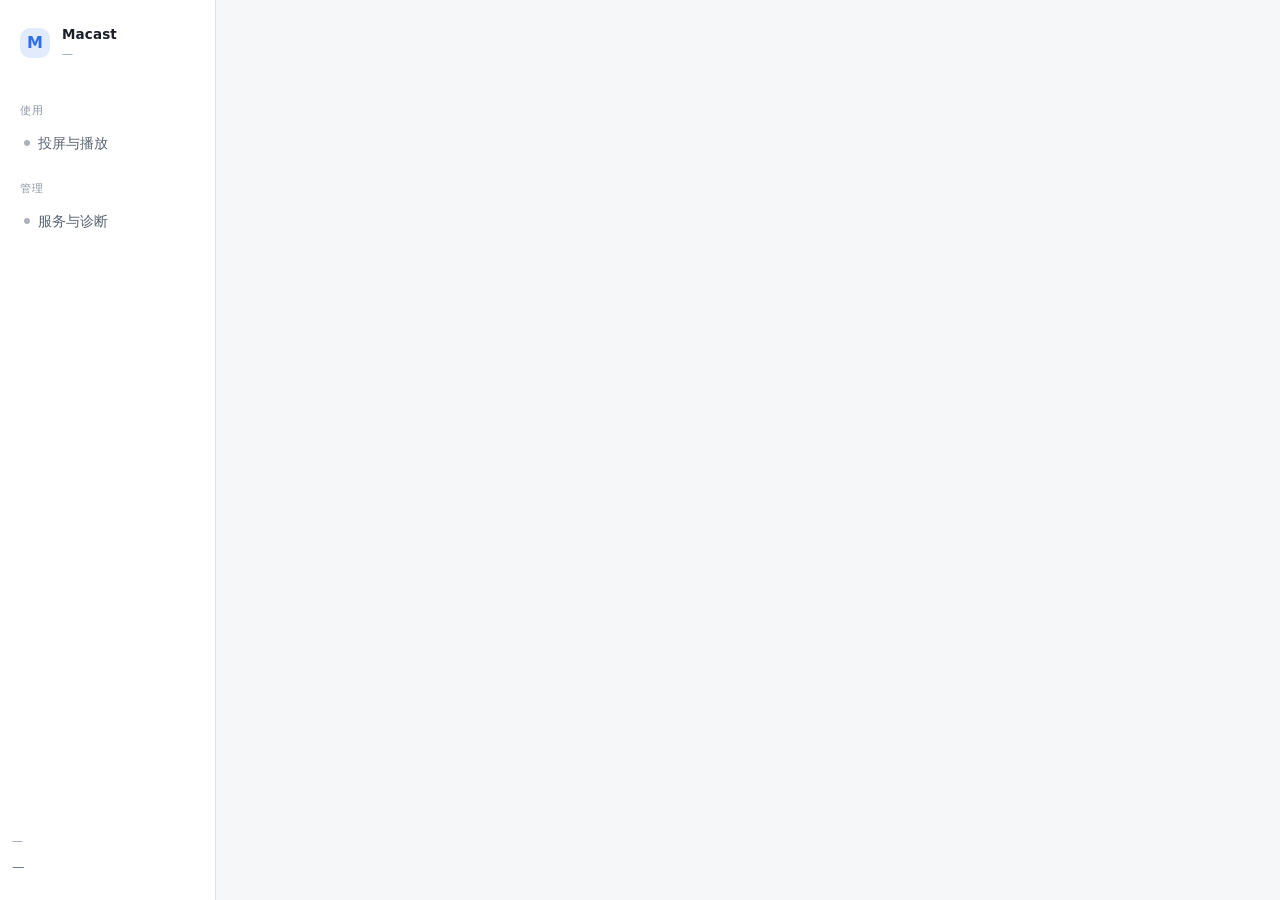
==== commit 90eb44ce: "feat(ui): 窗口重做成两个视图 + 模块化 + 一套设计 token 1168 行的单文件变成 shell + 11 个 ES module + 3 份样式表。分开的理由是读者不同： 一半是"" ====
--- a/frontend/index.html
+++ b/frontend/index.html
@@ -4,1165 +4,399 @@
     <meta charset="UTF-8" />
     <meta name="viewport" content="width=device-width, initial-scale=1.0" />
     <title>Macast</title>
-    <style>
-      :root { color-scheme: dark; font-family: -apple-system, BlinkMacSystemFont, "Segoe UI", sans-serif; }
-      body { margin: 0; background: #111827; color: #e5e7eb; }
-      main { max-width: 960px; margin: 0 auto; padding: 48px 24px; }
-      h1 { margin: 0 0 8px; font-size: 36px; }
-      h2 { margin: 0 0 16px; font-size: 20px; }
-      .muted { color: #9ca3af; }
-      .card { margin-top: 28px; padding: 24px; border: 1px solid #374151; border-radius: 14px; background: #1f2937; }
-      dl { display: grid; grid-template-columns: 160px 1fr; gap: 12px; }
-      dt { color: #9ca3af; }
-      dd { margin: 0; overflow-wrap: anywhere; }
-      button { margin: 12px 8px 0 0; padding: 10px 16px; border: 0; border-radius: 8px; background: #2563eb; color: white; cursor: pointer; }
-      button:hover { background: #1d4ed8; }
-      button:disabled { background: #4b5563; cursor: default; }
-      input { padding: 9px 12px; border: 1px solid #374151; border-radius: 8px; background: #111827; color: #e5e7eb; width: 100%; box-sizing: border-box; }
-      label { display: block; margin-top: 14px; color: #9ca3af; font-size: 13px; }
-      .row { display: flex; gap: 12px; flex-wrap: wrap; }
-      .row > div { flex: 1 1 260px; }
-      #error { color: #fca5a5; }
-      #events { margin: 12px 0 0; padding: 12px; border-radius: 8px; background: #111827; font-family: ui-monospace, SFMono-Regular, Menlo, monospace; font-size: 12px; white-space: pre-wrap; overflow-wrap: anywhere; min-height: 60px; }
-      .hist { display: block; width: 100%; text-align: left; margin: 6px 0 0; padding: 8px 10px; border: 1px solid #374151; border-radius: 8px; background: #111827; color: #e5e7eb; cursor: pointer; }
-      .hist:hover { border-color: #2563eb; background: #16213a; }
-      .hist-title { display: block; font-size: 13px; overflow-wrap: anywhere; }
-      .hist-url { display: block; font-size: 11px; color: #9ca3af; overflow-wrap: anywhere; }
-      #clear-history { background: #7f1d1d; }
-      #clear-history:hover { background: #991b1b; }
-      select { padding: 9px 12px; border: 1px solid #374151; border-radius: 8px; background: #111827; color: #e5e7eb; width: 100%; box-sizing: border-box; }
-      .state-ok { color: #86efac; }
-      .state-warn { color: #fcd34d; }
-      .state-bad { color: #fca5a5; }
-      .reason { color: #9ca3af; font-size: 12px; }
-      #log-text { margin: 12px 0 0; padding: 12px; border-radius: 8px; background: #111827; font-family: ui-monospace, SFMono-Regular, Menlo, monospace; font-size: 12px; white-space: pre-wrap; overflow-wrap: anywhere; max-height: 420px; overflow-y: auto; min-height: 60px; }
-      #log-clear { background: #7f1d1d; }
-      #log-clear:hover { background: #991b1b; }
-      .sub { display: block; width: 100%; text-align: left; margin: 6px 0 0; padding: 8px 10px; border: 1px solid #374151; border-radius: 8px; background: #111827; }
-      .sub-sid { display: block; font-family: ui-monospace, SFMono-Regular, Menlo, monospace; font-size: 12px; overflow-wrap: anywhere; }
-      .sub-meta { display: block; font-size: 11px; color: #9ca3af; overflow-wrap: anywhere; }
-      .sub-dead { border-color: #7f1d1d; }
-      .counters { display: flex; gap: 10px; flex-wrap: wrap; margin-top: 14px; }
-      .counters div { flex: 1 1 120px; padding: 8px 10px; border: 1px solid #374151; border-radius: 8px; background: #111827; }
-      .counters span { display: block; font-size: 11px; color: #9ca3af; }
-      .counters b { font-size: 18px; font-weight: 500; }
-    </style>
+    <!--
+      Three stylesheets, in dependency order: tokens declare the palette, components use it,
+      views arrange components. Nothing declares a raw colour outside tokens.css — that is
+      what keeps the two halves of this window looking like one product.
+    -->
+    <link rel="stylesheet" href="css/tokens.css" />
+    <link rel="stylesheet" href="css/components.css" />
+    <link rel="stylesheet" href="css/views.css" />
+    <script type="module" src="js/app.js"></script>
   </head>
   <body>
-    <main>
-      <h1>Macast</h1>
-      <p class="muted">Rust + Tauri 2 重构分支 · 播放器已接入（mpv 子进程由本窗口持有）</p>
-
-      <section class="card">
-        <h2>运行时状态</h2>
-        <dl>
-          <dt>后端</dt><dd id="backend">加载中…</dd>
-          <dt>版本</dt><dd id="version">加载中…</dd>
-          <dt>迁移策略</dt><dd id="migration">加载中…</dd>
-          <dt>状态</dt><dd id="status">加载中…</dd>
-        </dl>
-        <button id="mark-ready">标记骨架已就绪</button>
-        <p id="error"></p>
-      </section>
-
-      <section class="card">
-        <h2>播放器</h2>
-        <dl>
-          <dt>mpv 进程</dt><dd id="running">加载中…</dd>
-          <dt>IPC</dt><dd id="ipc">—</dd>
-          <dt>pid</dt><dd id="pid">—</dd>
-          <dt>mpv 路径</dt><dd id="mpv_path">—</dd>
-          <dt>socket</dt><dd id="socket_path">—</dd>
-          <dt>窗口标题</dt><dd id="title">—</dd>
-          <dt>TransportState</dt><dd id="transport_state">—</dd>
-          <dt>当前地址</dt><dd id="current_url">—</dd>
-          <dt>位置 / 时长</dt><dd id="position">—</dd>
-          <dt>媒体形态</dt><dd id="media_live">—</dd>
-          <dt>播放列表</dt><dd id="playlist">—</dd>
-        </dl>
-
-        <div class="row">
-          <div>
-            <label for="uri">地址（URL 或本机文件路径）</label>
-            <input id="uri" placeholder="http://127.0.0.1:8010/clip.ts" />
-          </div>
-          <div>
-            <label for="title-in">标题（留空则按地址末段推断）</label>
-            <input id="title-in" placeholder="Never Gonna Give You Up" />
-          </div>
+    <div class="shell">
+      <!--
+        The rail is the only navigation. Two entries, because there are two readers: the
+        person casting something, and the person diagnosing this machine.
+      -->
+      <nav class="rail" aria-label="主要导航">
+        <div class="rail__brand">
+          <span class="rail__mark" aria-hidden="true">M</span>
+          <span>
+            <span class="rail__name">Macast</span>
+            <span class="rail__version" id="version">—</span>
+          </span>
         </div>
-        <button id="cast">投屏</button>
-        <button id="pause">暂停</button>
-        <button id="resume">继续</button>
-        <button id="stop">停止</button>
-        <button id="volume">音量 80</button>
-        <button id="snap">重新读取</button>
-
-        <label>事件（后端 publish 到页面的那几条）</label>
-        <div id="events">（还没有事件）</div>
-      </section>
-
-      <section class="card">
-        <h2>播放历史</h2>
-        <p class="muted">最近 50 条，按地址去重，新的在前。点一行就是拿「当初一起交过来的那个名字」重投，
-          所以窗口标题不会变成地址末段。</p>
-        <div id="history">（还没有投过）</div>
-        <button id="clear-history">清空历史</button>
-      </section>
-
-      <section class="card">
-        <h2>服务与网络</h2>
-        <p class="muted">这台接收端是<strong>三个</strong>各有生命周期的服务（HTTP 接口 / SSDP 通告 / GENA 事件），
-          所以状态一行一个，而不是参考实现那一个总开关 —— 这里要能看出来的是「其中一个死了、另两个还在答话」。</p>
-        <dl>
-          <dt>HTTP 接口</dt><dd id="svc-http">加载中…</dd>
-          <dt>SSDP 通告</dt><dd id="svc-ssdp">加载中…</dd>
-          <dt>GENA 事件</dt><dd id="svc-gena">加载中…</dd>
-          <dt>端口</dt><dd id="svc-port">—</dd>
-          <dt>HTTPS</dt><dd id="svc-https">—</dd>
-          <dt>可广播地址</dt><dd id="svc-advertised">—</dd>
-          <dt>启用协议</dt><dd id="svc-protocol">—</dd>
-          <dt>渲染器</dt><dd id="svc-renderer">—</dd>
-          <dt>版本 / 系统</dt><dd id="svc-system">—</dd>
-        </dl>
-
-        <div class="row">
-          <div>
-            <label for="friendly-name">设备名（手机和电视上看到的那一行）</label>
-            <input id="friendly-name" placeholder="Macast" />
-          </div>
-          <div>
-            <label for="iface">发现用的网卡（留空＝自动跟随默认路由）</label>
-            <select id="iface"></select>
-          </div>
+
+        <div class="rail__nav">
+          <span class="rail__group">使用</span>
+          <button class="navitem" type="button" data-goto="use">
+            <span class="navitem__dot" aria-hidden="true"></span>投屏与播放
+          </button>
+          <span class="rail__group">管理</span>
+          <button class="navitem" type="button" data-goto="manage">
+            <span class="navitem__dot" aria-hidden="true"></span>服务与诊断
+          </button>
         </div>
-        <button id="save-name">保存设备名</button>
-        <button id="save-iface">切换网卡</button>
-        <p class="muted" id="cfg-note"></p>
-      </section>
-
-      <section class="card">
-        <h2>日志</h2>
-        <p class="muted">正文里含<strong>发送端给的标题和地址</strong>，所以这一格永远只用 textContent 渲染，
-          并且只在按下按钮时拉一次 —— 它不参与任何轮询。</p>
-        <div class="row">
-          <div>
-            <label for="log-module">看哪一份</label>
-            <select id="log-module"></select>
-          </div>
-          <div>
-            <label for="log-tail">末尾行数</label>
-            <input id="log-tail" type="number" min="1" value="200" />
-          </div>
+
+        <div class="rail__foot">
+          <!--
+            The last event, visible from either view. The full feed lives on the admin half,
+            but a note raised while the user half is showing must not be invisible — that is
+            how "I clicked and nothing happened" starts.
+          -->
+          <p class="rail__last" id="last-event">—</p>
+          <p class="card__hint" id="backend">—</p>
         </div>
-        <button id="log-read">读取尾部</button>
-        <button id="log-all">读全文</button>
-        <button id="log-clear">清空这一份</button>
-        <p class="muted" id="log-meta">（还没读过）</p>
-        <div id="log-text">（还没读过）</div>
-      </section>
-
-      <section class="card">
-        <h2>订阅客户端</h2>
-        <p class="muted">谁订阅了我们的 UPnP 事件，以及那台「把他们列出来」的机器还在不在排干自己的队列。</p>
-        <dl>
-          <dt>聚合</dt><dd id="sub-aggregated">加载中…</dd>
-          <dt>事件线程</dt><dd id="sub-thread">—</dd>
-        </dl>
-        <div class="counters">
-          <div><span>待入表</span><b id="sub-append">—</b></div>
-          <div><span>待发状态</span><b id="sub-state">—</b></div>
-          <div><span>待摘除</span><b id="sub-remove">—</b></div>
+      </nav>
+
+      <main class="content">
+        <div class="content__inner">
+          <!-- ============================ 使用 ============================ -->
+          <!--
+            What a person casting something needs, in the order they need it: what is
+            playing, how to cast something else, and where to put credentials when a page
+            asks for them. No port numbers, no threads, no queues.
+          -->
+          <section data-view="use" hidden>
+            <header class="pagehead">
+              <div>
+                <h1>投屏与播放</h1>
+                <p>
+                  手机把媒体地址发过来，这台机器用 mpv 播放。下面的卡片是你现在能做的事情 ——
+                  诊断信息在左边的「服务与诊断」里。
+                </p>
+              </div>
+              <span class="chip" id="player-chip">加载中…</span>
+            </header>
+
+            <!-- Now playing: the largest card, because it answers the only urgent question. -->
+            <div class="now" style="margin-bottom: var(--s4)">
+              <div class="now__top">
+                <div style="min-width: 0">
+                  <h2 class="now__title" id="title">加载中…</h2>
+                  <p class="now__url" id="current_url">—</p>
+                </div>
+                <span class="chip" id="live-chip">—</span>
+              </div>
+
+              <div>
+                <div class="progress" role="progressbar" aria-label="播放进度">
+                  <div class="progress__fill" id="progress-fill"></div>
+                </div>
+                <div class="progress__times">
+                  <span id="progress-left">—</span>
+                  <span id="progress-right">—</span>
+                </div>
+              </div>
+
+              <div class="now__controls">
+                <button class="btn" type="button" id="pause">暂停</button>
+                <button class="btn" type="button" id="resume">继续</button>
+                <button class="btn" type="button" id="stop">停止</button>
+                <button class="btn" type="button" id="volume">音量 80</button>
+                <span class="now__spacer"></span>
+                <span class="chip chip--quiet" id="transport_state">—</span>
+              </div>
+            </div>
+
+            <div class="grid">
+              <!-- Cast a direct media address. -->
+              <section class="card">
+                <div class="card__head">
+                  <h2 class="card__title">投一个地址</h2>
+                </div>
+                <p class="card__hint">媒体文件的直链。手机端投过来的流也会走同一条路。</p>
+                <div class="castrows">
+                  <div class="field">
+                    <label for="uri">媒体地址</label>
+                    <input class="input" id="uri" placeholder="http://192.168.1.9:8000/video.mp4" />
+                  </div>
+                  <div class="field">
+                    <label for="title-in">标题（可选）</label>
+                    <input class="input" id="title-in" placeholder="留空就按地址猜一个" />
+                    <span class="hint">播放器窗口显示的名字就是这个。</span>
+                  </div>
+                  <div class="btnrow">
+                    <button class="btn" data-variant="primary" type="button" id="cast">投屏</button>
+                  </div>
+                </div>
+              </section>
+
+              <!-- The history list: re-cast what played before. -->
+              <section class="card">
+                <div class="card__head">
+                  <h2 class="card__title">播放历史</h2>
+                  <button class="btn btn--sm" data-variant="danger" type="button" id="clear-history">清空</button>
+                </div>
+                <p class="card__hint">点一行就重新投它，名字会一起带回去。</p>
+                <div class="stack" id="history"></div>
+              </section>
+
+              <!-- Cast a web page: parsed into candidates, then chosen. -->
+              <section class="card span">
+                <div class="card__head">
+                  <h2 class="card__title">投一个网页地址</h2>
+                </div>
+                <p class="card__hint">
+                  贴一个网页地址，也可以贴手机 App 复制的整段分享文案。解析在本机后台跑，
+                  候选表出来之后选一条 —— <strong>电视永远拿不到页面上那个签名地址</strong>，
+                  它只拿到本机中转出来的那条。
+                </p>
+                <div class="fieldrow">
+                  <div class="field">
+                    <label for="page-url">网页地址或分享文案</label>
+                    <input class="input" id="page-url" placeholder="https://www.bilibili.com/video/BV…" />
+                  </div>
+                  <button class="btn" data-variant="primary" type="button" id="resolve-go">解析</button>
+                  <button class="btn" data-variant="quiet" type="button" id="resolve-stop">停止轮询</button>
+                </div>
+                <p class="notice" id="resolve-meta">还没有解析过。</p>
+                <div class="stack" id="resolve-note"></div>
+                <div class="stack" id="resolve-rows"></div>
+
+                <div class="fieldrow" style="margin-top: var(--s3)">
+                  <div class="field">
+                    <label for="cast-target">投给谁</label>
+                    <select class="select" id="cast-target"></select>
+                    <span class="hint" id="targets-note">—</span>
+                  </div>
+                  <button class="btn" type="button" id="targets-refresh">重新搜索设备</button>
+                </div>
+                <p class="card__hint">
+                  第一行永远是<strong>本机</strong>：它交给这台机器上的播放器，不经过任何插件。
+                </p>
+              </section>
+
+              <!-- Player details: subtitle visibility and the renderer. -->
+              <section class="card">
+                <div class="card__head">
+                  <h2 class="card__title">播放器</h2>
+                </div>
+                <p class="card__hint">
+                  字幕的显隐<strong>不写状态表</strong>：<code>DisplayCurrentSubtitle</code> 是播放器
+                  回报的，所以空闲播放器上按了也不会变 —— 那是参考实现的行为，不是没生效。
+                </p>
+                <div class="btnrow">
+                  <button class="btn" type="button" id="sub-show">显示字幕</button>
+                  <button class="btn" type="button" id="sub-hide">隐藏字幕</button>
+                  <button class="btn" type="button" id="renderer-set">切换为 MPV</button>
+                </div>
+                <dl class="kv">
+                  <dt>进程</dt><dd class="mono" id="pid">—</dd>
+                  <dt>IPC</dt><dd id="ipc">—</dd>
+                  <dt>可执行文件</dt><dd class="mono" id="mpv_path">—</dd>
+                  <dt>套接字</dt><dd class="mono" id="socket_path">—</dd>
+                  <dt>播放列表</dt><dd id="playlist">—</dd>
+                </dl>
+                <p class="card__hint">
+                  本构建只有一个渲染器，所以「切换」只接受那个已经生效的名字；
+                  别的东西会被后端按参考实现的句子拒掉。
+                </p>
+              </section>
+
+              <!-- Where credentials go. -->
+              <section class="card">
+                <div class="card__head">
+                  <h2 class="card__title">账号与登录态</h2>
+                </div>
+                <p class="card__hint">
+                  需要登录才解得出的站点，两条路都要给它凭据：粘贴一份浏览器导出的 cookie 文件，
+                  或者允许从本机某个浏览器读。<strong>Macast 不代你登录</strong>，
+                  而且只报条数、永不回显 cookie 的内容。
+                </p>
+                <dl class="kv">
+                  <dt>文件</dt><dd id="ck-jar">加载中…</dd>
+                  <dt>浏览器</dt><dd id="ck-browser">—</dd>
+                  <dt>上限</dt><dd id="ck-max">—</dd>
+                  <dt>解析引擎</dt><dd id="ck-engine">—</dd>
+                </dl>
+                <div class="field">
+                  <label for="ck-text">粘贴 cookie 文件（提交前会先校验）</label>
+                  <textarea class="textarea" id="ck-text" rows="5"
+                    placeholder="# Netscape HTTP Cookie File&#10;.example.com&#9;TRUE&#9;/&#9;FALSE&#9;0&#9;name&#9;value"></textarea>
+                  <span class="hint">空或全坏的 jar 引擎不会报错，它只是匿名解出更少的地址。</span>
+                </div>
+                <div class="btnrow">
+                  <button class="btn" data-variant="primary" type="button" id="ck-save">保存这份文件</button>
+                  <button class="btn" data-variant="danger" type="button" id="ck-clear">清除已保存的</button>
+                </div>
+                <div class="fieldrow">
+                  <div class="field">
+                    <label for="ck-browser-in">从浏览器读取（留空即关）</label>
+                    <input class="input" id="ck-browser-in" placeholder="vivaldi:C:\Users\me\AppData\…" />
+                    <span class="hint">这一栏读的是引擎自己的语法：名字[:资料目录]。
+                      +钥匙串 与 ::容器 都不收 —— 那两样是从不替你挑的东西。</span>
+                  </div>
+                  <button class="btn" type="button" id="ck-browser-set">设为这一栏</button>
+                  <button class="btn" data-variant="quiet" type="button" id="ck-browser-off">改成不读</button>
+                </div>
+              </section>
+            </div>
+          </section>
+
+          <!-- ============================ 管理 ============================ -->
+          <!--
+            The diagnostic half. Everything here is about the machine rather than the media:
+            services, the network interface, logs, every persisted key, and the way out.
+          -->
+          <section data-view="manage" hidden>
+            <header class="pagehead">
+              <div>
+                <h1>服务与诊断</h1>
+                <p>
+                  这一半是给排障用的：哪个服务在听、直播包发到哪张网卡、日志说什么、
+                  以及每一个被持久化的配置键属于谁。
+                </p>
+              </div>
+            </header>
+
+            <div class="grid">
+              <!-- Services. -->
+              <section class="card">
+                <div class="card__head">
+                  <h2 class="card__title">服务</h2>
+                </div>
+                <dl class="kv">
+                  <dt>DLNA / HTTP</dt><dd><span class="chip" id="svc-http">—</span></dd>
+                  <dt>SSDP</dt><dd><span class="chip" id="svc-ssdp">—</span></dd>
+                  <dt>事件（GENA）</dt><dd><span class="chip" id="svc-gena">—</span></dd>
+                  <dt>端口</dt><dd id="svc-port" class="mono">—</dd>
+                  <dt>HTTPS</dt><dd id="svc-https">—</dd>
+                  <dt>可广播地址</dt><dd id="svc-advertised" class="mono">—</dd>
+                  <dt>启用的协议</dt><dd id="svc-protocol">—</dd>
+                  <dt>渲染器</dt><dd id="svc-renderer">—</dd>
+                  <dt>版本</dt><dd id="svc-system">—</dd>
+                </dl>
+                <div class="btnrow">
+                  <button class="btn btn--sm" type="button" data-protocol="DLNA Protocol">切换 DLNA</button>
+                  <button class="btn btn--sm" type="button" data-protocol="Chromecast Protocol">切换 Chromecast</button>
+                  <button class="btn btn--sm" type="button" data-protocol="AirPlay Protocol">切换 AirPlay</button>
+                </div>
+                <p class="card__hint">
+                  关掉一个协议就真的关掉它那几张脸（不必重启进程）；关掉最后一个会被拒绝，
+                  因为那样这台机器就什么都不听了。
+                </p>
+              </section>
+
+              <!-- The device name and the network interface. -->
+              <section class="card">
+                <div class="card__head">
+                  <h2 class="card__title">设备与网卡</h2>
+                </div>
+                <div class="fieldrow">
+                  <div class="field">
+                    <label for="friendly-name">设备名（手机看到的）</label>
+                    <input class="input" id="friendly-name" placeholder="Macast" />
+                    <span class="hint">按你打的原样存，末尾的空格也留着。</span>
+                  </div>
+                  <button class="btn" data-variant="primary" type="button" id="save-name">保存</button>
+                </div>
+                <div class="fieldrow">
+                  <div class="field">
+                    <label for="iface">直播包从哪张网卡出去</label>
+                    <select class="select" id="iface"></select>
+                    <span class="hint">不可用的网卡也列出来：一台没插线的口仍然是真实选项。</span>
+                  </div>
+                  <button class="btn" type="button" id="save-iface">切换</button>
+                </div>
+                <p class="notice" id="cfg-note"></p>
+              </section>
+
+              <!-- Logs: the module chooser, the tail, the clearer. -->
+              <section class="card span">
+                <div class="card__head">
+                  <h2 class="card__title">日志</h2>
+                  <span class="chip chip--quiet" id="log-meta">—</span>
+                </div>
+                <div class="logbar">
+                  <div class="field">
+                    <label for="log-module">哪一份</label>
+                    <select class="select" id="log-module"></select>
+                  </div>
+                  <div class="field">
+                    <label for="log-tail">末尾行数</label>
+                    <input class="input" id="log-tail" type="number" min="1" max="50000" value="400" />
+                  </div>
+                </div>
+                <div class="btnrow">
+                  <button class="btn" data-variant="primary" type="button" id="log-read">读取末尾</button>
+                  <button class="btn" type="button" id="log-all">读取全文</button>
+                  <button class="btn" data-variant="danger" type="button" id="log-clear">清空这一份</button>
+                </div>
+                <pre class="pane" id="log-text">（还没读过）</pre>
+              </section>
+
+              <!-- Subscribers: three counters and the table. -->
+              <section class="card">
+                <div class="card__head">
+                  <h2 class="card__title">订阅客户端</h2>
+                  <span class="chip" id="sub-thread">—</span>
+                </div>
+                <p class="card__sub value" id="sub-aggregated">暂无订阅客户端</p>
+                <div class="counters" id="sub-counters"></div>
+                <div class="stack" id="sub-rows"></div>
+                <p class="card__hint">
+                  三个计数器说的是三种不同的死法：待入表＝握了手却没进表，
+                  待广播＝状态变化排着没发出去，待移除＝收尸那一路没在排干。
+                </p>
+              </section>
+
+              <!-- The event feed. -->
+              <section class="card">
+                <div class="card__head">
+                  <h2 class="card__title">事件</h2>
+                </div>
+                <p class="card__hint">后端推过来的每一条，以及每一次按钮的结果。最新在最上面。</p>
+                <pre class="pane pane--feed" id="events"></pre>
+              </section>
+
+              <!-- Module settings. -->
+              <section class="card span">
+                <div class="card__head">
+                  <h2 class="card__title">模块设置</h2>
+                </div>
+                <p class="card__hint">
+                  每一个被持久化的键，按拥有它的模块分组。可编辑的是标量；
+                  列表和字典要改请用下面的「高级设置」。
+                </p>
+                <div id="mods"></div>
+              </section>
+
+              <!-- The whole settings table, as JSON. -->
+              <section class="card span">
+                <div class="card__head">
+                  <h2 class="card__title">高级设置</h2>
+                </div>
+                <p class="card__hint">
+                  这是整份设置文件。<strong>写入会整表替换并重启进程</strong> ——
+                  少写的键就是没有了，所以先读取、再改、再提交。
+                </p>
+                <div class="btnrow">
+                  <button class="btn" type="button" id="lp-load">读取当前整份设置</button>
+                  <button class="btn" data-variant="primary" type="button" id="lp-save">整份写入并重启</button>
+                </div>
+                <textarea class="textarea" id="lp-text" rows="14" placeholder='{"DLNA_FriendlyName": "Macast"}'></textarea>
+                <div class="stack" id="lp-note"></div>
+              </section>
+
+              <!-- The way out, last and separated. -->
+              <section class="card span danger">
+                <div class="card__head">
+                  <h2 class="card__title">危险区</h2>
+                </div>
+                <p class="card__hint">
+                  退出会先答复、再关掉进程：广播撤下、各张脸关闭、播放器停止。
+                </p>
+                <div class="btnrow">
+                  <button class="btn" data-variant="danger" type="button" id="quit">退出 Macast</button>
+                </div>
+              </section>
+            </div>
+          </section>
         </div>
-        <div id="sub-rows"></div>
-      </section>
-      <section class="card">
-        <h2>协议开关</h2>
-        <p class="muted">每一项都是管理面同一条 POST（`toggle-protocol`）：关掉的那一项会在同一个进程里停掉它的脸（8009/setup/广播，或 7000），再开回来。</p>
-        <div class="row">
-          <div><button data-toggle="DLNA Protocol">DLNA Protocol</button></div>
-          <div><button data-toggle="Chromecast Protocol">Chromecast Protocol</button></div>
-          <div><button data-toggle="AirPlay Protocol">AirPlay Protocol</button></div>
-        </div>
-        <p class="muted" id="proto-hint">DLNA 的 HTTP 面承载这一页，所以它会被拒绝停用。</p>
-        <h2 style="margin-top: 24px">退出</h2>
-        <div class="row"><div><button id="quit">退出 Macast</button></div></div>
-      </section>
-
-      <section class="card">
-        <h2>网页地址投屏</h2>
-        <p class="muted">贴一个网页地址（或手机 App 复制的整段分享文案）。解析在本机后台跑，
-          候选表出来之后选一条投出去 —— 直链走中转的反向转发，HLS/DASH 走 ffmpeg 转封装，
-          <strong>电视永远拿不到页面上那个签名地址</strong>（AGENTS.md §4.14）。</p>
-        <label for="page-url">网页地址</label>
-        <input id="page-url" placeholder="https://www.bilibili.com/video/BV…" />
-        <button id="resolve-go">解析</button>
-        <button id="resolve-stop">停止轮询</button>
-        <p class="muted" id="resolve-meta">（还没解析过）</p>
-        <div id="resolve-note"></div>
-        <div id="resolve-rows"></div>
-
-        <label for="cast-target">投给</label>
-        <select id="cast-target"></select>
-        <button id="targets-refresh">重新搜索设备</button>
-        <p class="muted" id="targets-note">第一行永远是本机：它交给我们自己那个渲染器，不经过插件。</p>
-      </section>
-
-      <section class="card">
-        <h2>网页登录态（cookie）</h2>
-        <p class="muted">需要登录才解得出的站点，两条路都要给它凭据：<strong>粘贴一份 Netscape 格式的
-          jar</strong>（浏览器扩展导出的那种，行首 <code>#HttpOnly_</code> 照收），
-          或者<strong>允许从本机某个浏览器读</strong>。两条都不做登录 —— Macast 不代你登录。
-          页面与日志<strong>只报条数，永不回显 cookie 值</strong>。</p>
-        <dl>
-          <dt>文件</dt><dd id="ck-jar">加载中…</dd>
-          <dt>浏览器</dt><dd id="ck-browser">—</dd>
-          <dt>上限</dt><dd id="ck-max">—</dd>
-          <dt>解析引擎</dt><dd id="ck-engine">—</dd>
-        </dl>
-        <label for="ck-text">粘贴 jar 内容（提交前会先校验，空/坏 jar 引擎根本不报错）</label>
-        <textarea id="ck-text" rows="6" placeholder="# Netscape HTTP Cookie File&#10;.example.com	TRUE	/	FALSE	0	name	value"></textarea>
-        <button id="ck-save">保存这份 jar</button>
-        <button id="ck-clear">清除已保存的 jar</button>
-        <div class="row">
-          <div>
-            <label for="ck-browser-in">从浏览器读取（留空＝关）</label>
-            <input id="ck-browser-in" placeholder="vivaldi:C:\Users\me\AppData\…" />
-          </div>
-        </div>
-        <p class="muted">这一栏读的是引擎自己的语法：<code>名字[:资料目录]</code>。<code>+钥匙串</code> 与
-          <code>::容器</code> 我们都不收 —— 那两样是我们从不替你挑的东西。</p>
-        <button id="ck-browser-set">设为这一栏</button>
-        <button id="ck-browser-off">改成不从浏览器读</button>
-      </section>
-
-      <section class="card">
-        <h2>播放器与高级设置</h2>
-        <div class="row">
-          <div><label>字幕</label><button id="sub-show">显示字幕</button><button id="sub-hide">隐藏字幕</button></div>
-          <div><label>渲染器（本构建只有一个）</label><button id="renderer-set">切换为 MPV</button></div>
-        </div>
-        <p class="muted">字幕的显隐不写状态表：<code>DisplayCurrentSubtitle</code> 是<strong>播放器回报</strong>的，
-          所以空闲播放器上按了也不会变 —— 那是参考实现的行为。</p>
-        <h2 style="margin-top: 24px">高级设置（整份 JSON）</h2>
-        <p class="muted">这是管理面同一条 <code>save-launch-param</code>：<strong>整表替换并重启</strong>。
-          写坏一个对象就是写坏整份设置，所以先读取、再改、再提交。</p>
-        <p class="muted">四个自动化钩子也在这里：<code>Hook_On_Cast</code> / <code>Hook_On_Pause</code> /
-          <code>Hook_On_Resume</code> / <code>Hook_On_Stop</code>，值是一条 shell 命令。它拿到三个环境变量
-          <code>MACAST_EVENT</code>、<code>MACAST_URL</code>、<code>MACAST_TITLE</code> ——
-          <strong>地址只走环境变量，绝不拼进命令</strong>（拼进去就等于让任何投屏的网页在这台机器上执行命令）。
-          钩子是 spawn 出去的，不等人。写下一个钩子等于装一条会在下次投屏时跑的命令，所以 HTTP 面那一条是
-          <code>GATE_CODE</code>。</p>
-        <button id="lp-load">读取当前整份设置</button>
-        <textarea id="lp-text" rows="10" placeholder='{"DLNA_FriendlyName": "Macast"}'></textarea>
-        <button id="lp-save">整份写入并重启</button>
-        <p class="muted" id="lp-note">（还没读过）</p>
-      </section>
-
-      <section class="card">
-        <h2>模块设置</h2>
-        <p class="muted">与 HTTP 的 `query=module-settings` / `set-module-setting` 同一张归属表。只读的格子不给输入框。</p>
-        <div id="mods"></div>
-      </section>
-
-    </main>
-    <script>
-      const core = window.__TAURI__?.core;
-      const invoke = core?.invoke;
-      const listen = window.__TAURI__?.event?.listen;
-      const out = (id, text) => { document.querySelector(`#${id}`).textContent = text; };
-
-      function note(text) {
-        const box = document.querySelector('#events');
-        if (box.textContent === '（还没有事件）') box.textContent = '';
-        const stamp = new Date().toLocaleTimeString('zh-CN', { hour12: false });
-        box.textContent = `[${stamp}] ${text}\n` + box.textContent;
-        const lines = box.textContent.split('\n');
-        if (lines.length > 21) box.textContent = lines.slice(0, 21).join('\n');
-      }
-
-      async function refresh() {
-        if (!invoke) {
-          out('error', '请通过 Tauri 运行此页面。');
-          return;
-        }
-        const data = await invoke('runtime_status');
-        for (const key of ['backend', 'version', 'migration', 'status']) out(key, data[key]);
-      }
-
-      // 历史记录每行是 (名字, 地址)。这一列的每一项都来自**发送端**：DLNA 那边
-      // 是 DIDL 的 `dc:title`，我们把它存下来就完了。所以这一格跟设置页的日志面板
-      // 是同一个 XSS 边界（AGENTS.md §4.10 那条红线），行必须用 createElement +
-      // textContent 建，永远不许 innerHTML。
-      // 重投必须把存下来的那个名字一起交回去。**只交地址**不交名字，
-      // `cast_uri` 就用 `title_for_uri` 现推一个，而中转地址的末段是 `media` ——
-      // 那正是 §4.2「改播放器的地址，就必须改播放器的名字」记下的症状。
-      let historySignature = null;
-      function renderHistory(rows) {
-        const box = document.querySelector('#history');
-        const list = rows || [];
-        const signature = JSON.stringify(list);
-        // 页面每 1500 毫秒重读一次快照；没有变化就不重建 DOM，
-        // 否则鼠标正指向的那一行会在自己那一次点击之前被换掉。
-        if (signature === historySignature) return;
-        historySignature = signature;
-        box.textContent = '';
-        if (!list.length) {
-          const empty = document.createElement('p');
-          empty.className = 'muted';
-          empty.textContent = '（还没有投过）';
-          box.appendChild(empty);
-          return;
-        }
-        for (const row of list) {
-          const button = document.createElement('button');
-          button.className = 'hist';
-          const title = document.createElement('span');
-          title.className = 'hist-title';
-          title.textContent = row.title || '（没有名字）';
-          const url = document.createElement('span');
-          url.className = 'hist-url';
-          url.textContent = row.url;
-          button.appendChild(title);
-          button.appendChild(url);
-          button.addEventListener('click', async () => {
-            try {
-              note(`重投 → ${JSON.stringify(await invoke('cast_url', { uri: row.url, title: row.title || null }))}`);
-            } catch (e) {
-              note(`重投失败：${e}`);
-            }
-            await snapshot();
-          });
-          box.appendChild(button);
-        }
-      }
-
-      async function snapshot() {
-        if (!invoke) return;
-        const s = await invoke('player_snapshot');
-        out('running', s.running ? '在跑' : '没起来');
-        out('ipc', `连着：${s.ipc_running} · 连过：${s.ipc_once_connected}`);
-        out('pid', s.pid === null || s.pid === undefined ? '—' : String(s.pid));
-        out('mpv_path', s.mpv_path);
-        out('socket_path', s.socket_path);
-        out('title', s.title || '（空）');
-        out('transport_state', s.transport_state || '（空）');
-        out('current_url', s.current_url || '（空）');
-        out('position', `${s.position || '—'} / ${s.duration || '—'}`);
-        out('media_live', s.media_live === null ? '未声明' : String(s.media_live));
-        out('playlist', s.playlist.length ? s.playlist.join(' · ') : '（空）');
-        renderHistory(s.history);
-      }
-
-      document.querySelector('#mark-ready').addEventListener('click', async () => {
-        await invoke('set_status', { value: 'scaffold-ready' });
-        await refresh();
-      });
-      document.querySelector('#snap').addEventListener('click', snapshot);
-      document.querySelector('#cast').addEventListener('click', async () => {
-        const uri = document.querySelector('#uri').value.trim();
-        const title = document.querySelector('#title-in').value.trim();
-        if (!uri) { note('投屏：没有地址，后端不会动'); return; }
-        try {
-          const r = await invoke('cast_url', { uri, title: title || null });
-          note(`cast_url → ${JSON.stringify(r)}`);
-        } catch (e) {
-          note(`cast_url 失败：${e}`);
-        }
-        await snapshot();
-      });
-      // 清空是唯一能让这一列行数变少的动作 —— 播放本身只有 50 条上限的截断。
-      // 后端的 `clear_play_history` 早已注册，这一格一直是页面缺的那一半。
-      document.querySelector('#clear-history').addEventListener('click', async () => {
-        try {
-          await invoke('clear_play_history');
-          note('clear_play_history → {"history":[]}');
-        } catch (e) {
-          note(`清空历史失败：${e}`);
-        }
-        await snapshot();
-      });
-
-      // 后端那四个控制命令回的是「等过状态表」的答复，不是「mpv 照做了」的答复：
-      // `settled` 说的是我们有没有在 400 毫秒里读到那一句，参考实现（mpv.py:273-300）
-      // 只有在 mpv 自己上报 ObserveProperty 时才写表，播放器空闲时它根本不写，
-      // 所以 `settled:false` 是正常状态，不是故障 —— 页面必须把这一格说出口。
-      function ack(cmd, data) {
-        const text = JSON.stringify(data);
-        note(data && data.settled === false
-          ? `${cmd} → ${text}（没等到 mpv 认账；空闲播放器上参考实现也不写这一格）`
-          : `${cmd} → ${text}`);
-      }
-
-      for (const [id, cmd] of [['pause', 'pause'], ['resume', 'resume'], ['stop', 'stop_playback']]) {
-        document.querySelector(`#${id}`).addEventListener('click', async () => {
-          ack(cmd, await invoke(cmd));
-          await snapshot();
-        });
-      }
-      // 音量按钮交替发 80 / 60：一直发同一个数字时，状态表里可能早就坐着那个值，
-      // `settled:true` 就成了在替一次没有发生的变更说话。
-      let nextVolume = 80;
-      const volumeButton = document.querySelector('#volume');
-      volumeButton.addEventListener('click', async () => {
-        const value = nextVolume;
-        nextVolume = value === 80 ? 60 : 80;
-        volumeButton.textContent = `音量 ${nextVolume}`;
-        ack(`set_volume(${value})`, await invoke('set_volume', { value }));
-        await snapshot();
-      });
-
-      // payload 是 publish 的参数数组，所以读 payload[0]。
-      for (const name of ['mpv_start', 'mpvipc_start', 'renderer_start', 'app_notify',
-                          'mpv_update_duration', 'renderer_av_uri', 'renderer_av_stop']) {
-        if (listen) {
-          listen(name, ({ payload }) => note(`${name} ${JSON.stringify(payload ?? [])}`))
-            .catch((e) => note(`${name} 监听失败：${e}`));
-        }
-      }
-      if (!listen) note('window.__TAURI__.event 不可用：页面拿不到后端事件');
-
-      // —— 服务与网络 ——
-      // `is_healthy()` 在 HTTP 接口（http.rs:1857）与 SSDP（ssdp.rs:379）里都是
-      // 「没在跑就答健康」：一个**主动停掉**的服务器不是故障。所以页面不能把
-      // healthy:true 读成「一切正常」，必须先问 running，再把两者不一致的那一格
-      // 单独说清 —— 那才是这一格存在的理由（AGENTS.md §4.2「别把端口在听当证据」）。
-      function svcState(running, healthy) {
-        if (!running) return { text: '已停止', cls: 'state-warn' };
-        if (healthy) return { text: '在听', cls: 'state-ok' };
-        return { text: '端口还在听，可工作线程已经不在 —— 这是故障，不是停止', cls: 'state-bad' };
-      }
-      // GENA 没有 healthy 这一问，只有「线程还在不在」。`event_thread_alive()` 的
-      // 注释就写着它要和 running 一起读：有用的状态恰恰是两者的不一致 —— 服务
-      // 声称在跑而线程没了，订阅者就永远进不了表，设置页看到的是「暂无订阅客户端」，
-      // 而真相是「那台负责把他们列进来的机器已经不排干队列了」。
-      function threadState(running, alive) {
-        if (!running) return { text: '没让它跑', cls: 'state-warn' };
-        if (alive) return { text: '在跑', cls: 'state-ok' };
-        return { text: '要它在跑，可线程已经不在了（订阅者因此永远进不了表）', cls: 'state-bad' };
-      }
-      function setState(id, st) {
-        const el = document.querySelector(`#${id}`);
-        el.textContent = st.text;
-        el.className = st.cls;
-      }
-      function fmtBytes(n) {
-        if (typeof n !== 'number' || !Number.isFinite(n)) return '—';
-        if (n < 1024) return `${n} B`;
-        if (n < 1048576) return `${(n / 1024).toFixed(1)} KiB`;
-        return `${(n / 1048576).toFixed(1)} MiB`;
-      }
-
-      // 每 5000 毫秒的轮询不许吃掉了用户正在打的字：一旦用户在框里动过手，
-      // 这一格就交给他，直到下一次显式读取为止。
-      let nameTouched = false;
-      let ifaceTouched = false;
-
-      // 网卡表里**可用与不可用的行都要列出来**（`network_interfaces` 不过滤），
-      // 因为参考实现也不过滤：一台「在但没插线」的网卡是真实选项，把它藏起来
-      // 等于让用户以为这台机器上没有那个口。不可用的那一行把后端的 reason 原样
-      // 念出来 —— 那句话的主人是谁决定的，页面就不该另写一份。
-      let ifaceSignature = null;
-      function renderInterfaces(rows, current) {
-        const list = rows || [];
-        const signature = JSON.stringify([list.map((r) => [r.name, r.ip, r.usable, r.reason, r.default]), current]);
-        if (signature === ifaceSignature) return;
-        ifaceSignature = signature;
-        const sel = document.querySelector('#iface');
-        sel.textContent = '';
-        const auto = document.createElement('option');
-        auto.value = '';
-        auto.textContent = '自动（跟随默认路由）';
-        sel.appendChild(auto);
-        for (const row of list) {
-          const opt = document.createElement('option');
-          opt.value = row.name;
-          const marks = [row.usable ? '' : '不可用', row.default ? '默认路由' : '', row.selected ? '已选中' : '']
-            .filter(Boolean).join(' · ');
-          opt.textContent = `${row.name}  ${row.ip || '（没有 IPv4）'}${row.reason ? ` ${row.reason}` : ''}${marks ? ` 【${marks}】` : ''}`;
-          sel.appendChild(opt);
-        }
-        if (ifaceTouched && list.some((r) => r.name === sel.value)) return;
-        sel.value = current || '';
-        if (sel.value !== (current || '')) sel.value = '';
-      }
-
-      // 后端**不会**在你指定的网卡消失时报错，也不会改写你存的值：
-      // `resolve_pin`（net.rs:199-219）在指不到行、或那一行没有局域网可达 IPv4 时，
-      // 打一行 Utils 的 warning 然后回 `""` = 自动选择。所以「这一行现在其实没生效」
-      // 这句话只有页面能说，而且必须从服务交回来的数据里推，不能另加一个字段。
-      function pinNote(rows, current) {
-        if (!current) return '';
-        const row = (rows || []).find((r) => r.name === current);
-        if (!row) {
-          return `指定的网卡 ${current} 现在不在这台机器的表里：后端的回落是静默的（它只往日志写一行 warning），`
-            + '发现其实已经改由默认路由决定，而你存的值没有被改写。';
-        }
-        if (!row.usable) {
-          return `指定的网卡 ${current} 没有局域网可达的 IPv4（${row.reason || '原因见日志'}）：`
-            + '后端的回落是静默的，发现已由默认路由决定，而你存的值没有被改写。';
-        }
-        return '';
-      }
-
-      async function services() {
-        if (!invoke) return;
-        const d = await invoke('service_snapshot');
-        const s = d.server, nw = d.network;
-        setState('svc-http', svcState(d.http.running, d.http.healthy));
-        setState('svc-ssdp', svcState(d.ssdp.running, d.ssdp.healthy));
-        setState('svc-gena', threadState(d.eventing.running, d.eventing.thread_alive));
-
-        // `bound_port` 只在**拥有它的那一行**报一次（这是本端口与参考实现的一处
-        // 有意分歧：三个服务三条生命周期，而 `server.running` 只说 HTTP 那一张脸）。
-        let port = `${s.port}`;
-        if (s.bound_port === null || s.bound_port === undefined) {
-          port += '（还没有真的绑上）';
-        } else if (s.bound_port !== s.port) {
-          port += ` · 实际绑定 ${s.bound_port}（${s.port} 被占用，本端口按参考实现一样回退到别的端口，USN 也跟着改了）`;
-        }
-        out('svc-port', port);
-        out('svc-https', s.https_enabled ? `已启用 · 端口 ${s.https_port}` : '未启用');
-        out('svc-advertised', (nw.advertised && nw.advertised.length) ? nw.advertised.join(' / ') : '（读不到可广播的地址：手机看得到我们也投不上）');
-        out('svc-protocol', (s.protocol && s.protocol.length) ? s.protocol.join(' · ') : '（没有配置任何协议）');
-        out('svc-renderer', s.renderer || '（默认 mpv）');
-        out('svc-system', `${s.version} · ${s.system} ${s.system_version}（${s.platform}）`);
-
-        const nameBox = document.querySelector('#friendly-name');
-        if (!nameTouched) nameBox.value = s.friendly_name || '';
-        renderInterfaces(nw.interfaces, nw.interface);
-        const note_ = pinNote(nw.interfaces, nw.interface);
-        out('cfg-note', s.service_stopped ? `服务已被停用（service_stopped=true）：${note_}` : note_);
-      }
-
-      document.querySelector('#friendly-name').addEventListener('input', () => { nameTouched = true; });
-      document.querySelector('#iface').addEventListener('change', () => { ifaceTouched = true; });
-
-      // 存下来的名字**按你打的原样存**（参考实现 trim 网卡名，从不 trim 友好名：
-      // 设备名末尾那个空格就是用户打的）。但描述 XML 是 `Face::new` 在构造时烤成
-      // 一个 Vec<u8> 的，所以 `GET /description.xml` 要到重启才跟着变 ——
-      // 后端把这件事写在 `restart_pending` 里，页面就必须把它说出口，
-      // 否则用户读到的是「改了没生效，界面坏了」。
-      document.querySelector('#save-name').addEventListener('click', async () => {
-        const name = document.querySelector('#friendly-name').value;
-        try {
-          const r = await invoke('set_friendly_name', { name });
-          if (r.code === 0) {
-            nameTouched = false;
-            note(`设备名已存为「${r.saved}」· 读回「${r.friendly_name}」· 手机看到的描述文件要到下次重启才跟着变（restart_pending=${r.restart_pending}）`);
-          } else {
-            note(`保存设备名：${JSON.stringify(r)}`);
-          }
-        } catch (e) {
-          note(`保存设备名失败：${e}`);
-        }
-        await services().catch(() => {});
-      });
-
-      // 不认识的网卡名是**后端**拒的，不是页面拒的（打错一个字就会静默掉到回环，
-      // 症状长得像「配好了却找不到设备」）。所以这里把后端那句原话念回来，
-      // 而不是在页面再抄一份可用清单 —— 那句话只有一个主人。
-      document.querySelector('#save-iface').addEventListener('click', async () => {
-        const name = document.querySelector('#iface').value;
-        try {
-          const r = await invoke('set_network_interface', { name });
-          if (r.code === 0) {
-            ifaceTouched = false;
-            note(`${r.message}${r.ssdp_reannounced ? ' · SSDP 已重新通告' : ' · SSDP 当前没在跑，所以这一次没有重通告任何东西'}`);
-            // 网卡一换，可广播地址就换了一批；立刻重读一次，别让页面停在旧表上。
-            await services().catch(() => {});
-          } else {
-            note(r.message);
-          }
-        } catch (e) {
-          note(`切换网卡失败：${e}`);
-        }
-      });
-
-      // —— 日志 ——
-      // `log_modules()` 交回来的是**两个**键：主日志（`main` = size + mtime）与磁盘上
-      // 现在的模块文件（`modules`，每行 name/file/size/mtime，按名字排）。这是参考实现
-      // `protocol.py:2120-2128` 与 `logsplit.list_logs()` 的形状，本壳由
-      // `macast_core::logging::log_modules_document()` 一处产出、HTTP 面与这个窗口共用。
-      //
-      // **这一格曾经读过一个不存在的键**：`m.known`（"在盘上的 ∪ 已被插件认领的"），
-      // 那是写页面时想出来的第三个字段 —— 后端从来没发过它，于是 `(m.known || [])` 永远是空数组，
-      // 那段"空盒子也要列出来"的循环一次都没执行过。这正是 §4.13「不提问的检查」在前端的形状：
-      // 一个读不到的键既不报错也不显示，读起来像"这个功能还没内容"。
-      // 删掉而不是给后端补上：参考实现那一份只有两个键，而 `known_log_modules()` 在本壳里
-      // 是 `log_target()` 的校验集（内部用），不是线上的形状 —— 把它发出去就是一条
-      // 只被我们自己页面读的偏差。
-      let logSignature = null;
-      function renderLogModules(m) {
-        const onDisk = m.modules || [];
-        const signature = JSON.stringify([m.main, onDisk]);
-        if (signature === logSignature) return;
-        logSignature = signature;
-        const sel = document.querySelector('#log-module');
-        const previous = sel.value;
-        sel.textContent = '';
-        const main = document.createElement('option');
-        main.value = '';
-        main.textContent = `整体日志（macast.log）· ${fmtBytes(m.main && m.main.size)}`;
-        sel.appendChild(main);
-        for (const row of onDisk) {
-          const opt = document.createElement('option');
-          opt.value = row.name;
-          opt.textContent = `${row.name} · ${fmtBytes(row.size)}`;
-          sel.appendChild(opt);
-        }
-        sel.value = previous;
-        if (![...sel.options].some((o) => o.value === previous)) sel.value = '';
-      }
-
-      async function loadModules() {
-        const doc = await invoke('module_settings_snapshot');
-        const box = document.querySelector('#mods');
-        box.textContent = '';
-        for (const group of doc.groups || []) {
-          const title = document.createElement('h3');
-          title.textContent = group.title;
-          title.style.margin = '18px 0 6px';
-          box.appendChild(title);
-          for (const item of group.keys || []) {
-            const line = document.createElement('div');
-            line.style.margin = '6px 0';
-            const label = document.createElement('label');
-            label.textContent = `${item.label}（${item.key}）`;
-            label.title = item.hint || '';
-            line.appendChild(label);
-            if (item.editable) {
-              const input = document.createElement('input');
-              input.value = item.present ? JSON.stringify(item.value) : '';
-              input.placeholder = item.type || '';
-              const save = document.createElement('button');
-              save.textContent = '保存';
-              save.addEventListener('click', async () => {
-                const answer = await invoke('set_module_setting', {
-                  key: item.key, value: input.value, remove: false,
-                });
-                note(`模块设置 ${item.key} → ${JSON.stringify(answer)}`);
-              });
-              line.appendChild(input);
-              line.appendChild(save);
-            } else {
-              const value = document.createElement('p');
-              value.className = 'muted';
-              value.textContent = item.present ? String(item.value) : '—';
-              line.appendChild(value);
-            }
-            box.appendChild(line);
-          }
-        }
-      }
-      loadModules().catch((e) => note(`模块设置: ${e}`));
-      async function loadLogModules() {
-        if (!invoke) return;
-        renderLogModules(await invoke('log_modules'));
-      }
-
-      // 正文里含**发送端提供的** DIDL `dc:title` 与地址（AGENTS.md §4.10 那条红线：
-      // 局域网里任何一台设备投一个带 `<img onerror=…>` 的标题，打开日志面板就会执行）。
-      // 所以这里只有 textContent，永远不许 innerHTML；而且这一格不参与任何轮询，
-      // 只在按下按钮时拉一次。
-      async function readLog(wantAll) {
-        if (!invoke) return;
-        const module = document.querySelector('#log-module').value;
-        const tail = Number(document.querySelector('#log-tail').value);
-        const args = { module: module || null, all: wantAll || null };
-        // 行数不在页面里夹：`read_tail` 自己 `clamp(1, MAX_TAIL_LINES)`，
-        // 在页面再抄一个上限等于造第二个会漂移的真值点。
-        if (!wantAll && Number.isFinite(tail) && tail >= 1) args.tail = Math.floor(tail);
-        let d;
-        try {
-          d = await invoke('log_view', args);
-        } catch (e) {
-          out('log-text', String(e));
-          out('log-meta', '读取失败');
-          return;
-        }
-        if (d.code !== 0) {
-          out('log-text', '（没有这一份日志）');
-          out('log-meta', `${d.message}：${d.module}`);
-          return;
-        }
-        out('log-text', d.logs || '（空的）');
-        const which = d.module ? `「${d.module}」` : '整体日志';
-        const head = wantAll
-          ? `${which} · 全文 ${fmtBytes(d.size)}，读到 ${d.lines} 行`
-          : `${which} · 要 ${args.tail ?? '默认'} 行，读到 ${d.lines} 行，文件 ${fmtBytes(d.size)}`;
-        // 被切掉的只有**字节窗口**，不是行数上限：窗口是按行数算出来的，
-        // 所以要行数它就跟着变大 —— 这句话别说成「最多 50000 行」。
-        out('log-meta', d.truncated
-          ? `${head} · 字节窗口装不下，只给了末尾这一段（把行数调大就看得更多）`
-          : `${head} · 没被截断`);
-      }
-
-      document.querySelector('#log-read').addEventListener('click', () => readLog(false));
-      document.querySelector('#log-all').addEventListener('click', () => readLog(true));
-
-      // `clear_log_file` 数的是「被清空或被删掉几个文件」，而日志本身算一个，
-      // 所以备份数 = removed − 1。页面要说的是这个数，不是「清空了」了事。
-      document.querySelector('#log-clear').addEventListener('click', async () => {
-        const module = document.querySelector('#log-module').value;
-        try {
-          const r = await invoke('clear_log', { module: module || null });
-          if (r.code === 0) {
-            const backups = Math.max(0, (r.removed || 0) - 1);
-            note(`已清空${module ? `「${module}」` : '整体日志'}${backups ? `，连同它轮转出来的 ${backups} 个备份` : '（没有轮转出来的备份）'}`);
-          } else {
-            note(r.message);
-          }
-        } catch (e) {
-          note(`清空日志失败：${e}`);
-        }
-        await loadLogModules().catch(() => {});
-        await readLog(false).catch(() => {});
-      });
-
-      // —— 订阅客户端 ——
-      // 三个计数器要**分开列**，因为它们说的是三种不同的死法：`pending_append`
-      // 非零是「连接握好了却还没进表」（跟「根本没人订阅」是两件事），
-      // `pending_state` 是「状态变更排着而没广播出去」，`pending_remove` 是
-      // 「收尸的那一路没在排干」。最后这个不在参考实现里，因为那里没有它的见证者。
-      let subSignature = null;
-      function renderSubscribers(child, sids) {
-        out('sub-aggregated', sids.length ? sids.join(' · ') : '暂无订阅客户端');
-        setState('sub-thread', threadState(child.running, child.event_thread_alive));
-        out('sub-append', String(child.pending_append));
-        out('sub-state', String(child.pending_state));
-        out('sub-remove', String(child.pending_remove));
-
-        const rows = child.rows || [];
-        const signature = JSON.stringify(rows);
-        const box = document.querySelector('#sub-rows');
-        if (signature === subSignature) return;
-        subSignature = signature;
-        box.textContent = '';
-        if (!rows.length) {
-          const empty = document.createElement('p');
-          empty.className = 'muted';
-          empty.textContent = sids.length
-            ? '（表里没有行，但上面那三个计数器不是零 —— 队列没被排干，看「待入表」）'
-            : '（没有订阅者：手机还没连上来，或者它续约的 path 不是我们答的那一个）';
-          box.appendChild(empty);
-          return;
-        }
-        for (const row of rows) {
-          const div = document.createElement('div');
-          div.className = row.timed_out ? 'sub sub-dead' : 'sub';
-          const sid = document.createElement('span');
-          sid.className = 'sub-sid';
-          sid.textContent = `${row.sid} · ${row.service} · seq ${row.seq}${row.timed_out ? ' · 已超时' : ''}`;
-          const meta = document.createElement('span');
-          meta.className = 'sub-meta';
-          // url 是发送端给的（SUBSCRIBE 的回调地址），所以它和日志正文一样是
-          // 不可信文字，进 textContent 而不是进标记。
-          meta.textContent = `${row.url} · 续约 ${row.timeout} 秒 · 失败 ${row.errors} 次`;
-          div.appendChild(sid);
-          div.appendChild(meta);
-          box.appendChild(div);
-        }
-      }
-
-      async function subscribers() {
-        if (!invoke) return;
-        const d = await invoke('subscriber_snapshot');
-        const sids = d.aggregated || [];
-        // 这一族现在只有一个孩子（DLNA 接收端）；写法按多个来，
-        // 以后 Chromecast / AirPlay 加进来时这一格不用改。
-        for (const child of d.children || []) renderSubscribers(child, child.subscribed || []);
-        if (!(d.children || []).length) out('sub-aggregated', sids.length ? sids.join(' · ') : '暂无订阅客户端');
-      }
-
-      // 启动。**这一段曾经在 40a9b25 被整块删掉而卡片留着** —— 于是每一格永远停在
-      // 「加载中…」，而窗口里没有任何一条控制台消息能告诉你少的是这一段（页面本身
-      // 语法是合法的）。所以这里每条 boot 调用都各自 catch 并把原因写进事件框，
-      // 而不是让一个 rejection 静默带走后面的初始化。
-      refresh().catch((e) => out('error', String(e)));
-      snapshot().catch((e) => note('读取播放器状态失败：' + e));
-      setInterval(() => snapshot().catch(() => {}), 1500);
-
-      // 网卡枚举要问操作系统（getifaddrs），比读一次播放器状态贵，所以它不进
-      // 那一轮 1500 毫秒；订阅表同理 —— 它是服务侧的事，不是逐帧的事。
-      // 日志清单也走这一轮：它只是 `stat` 目录下那几个文件，一次读都不做，
-      // 而它**必须**跟着轮 —— 下拉里那两个字节数是文件当下的长度，
-      // 只在启动时问一次等于让页面印一个越来越旧的数（广播一开日志就在长）。
-      // 重绘由 `renderLogModules` 自己的签名门挡住，长度没变就不会碰选择器。
-      services().catch((e) => note('读取服务状态失败：' + e));
-      subscribers().catch((e) => note('读取订阅客户端失败：' + e));
-      // —— 网页登录态（cookie） ——
-      // 文档形状照 `_cookie_state`（`macast/protocol.py:2794-2818`）：八个键，
-      // **只报条数不报值**。页面这一格唯一的判断是"文件在不在"，其余都念后端原话。
-      async function loadCookies() {
-        let doc;
-        try {
-          doc = await invoke('resolve_cookies');
-        } catch (e) {
-          out('ck-jar', `读不到：${e}`);
-          return;
-        }
-        const st = (doc && doc.state) || {};
-        // `jar` 是"磁盘上有没有这份文件"，`cookies` 是"里面有几条能读懂的"。两个都要说：
-        // 只报后者时，一份存过但读不懂的 jar 与"从没存过"长得一模一样。
-        out('ck-jar', st.jar
-          ? `已保存 · ${st.cookies} 条能读懂的${st.bad ? ` · 另有 ${st.bad} 行看不懂（一并存了）` : ''}`
-          : '未保存（解析会匿名进行，需要登录的站点会少给地址）');
-        out('ck-browser', st.browser ? `${st.browser}（文件优先于浏览器）` : '关（不从浏览器读取）');
-        out('ck-max', `${fmtBytes(st.max_bytes)} · 超过就在粘贴那一刻拒绝`);
-        out('ck-engine', st.yt_dlp ? '本机有 yt-dlp' : '本机没有 yt-dlp —— 只会抓页面里写明的地址');
-        const box = document.querySelector('#ck-browser-in');
-        if (!box.dataset.touched && st.browser) box.value = st.browser;
-      }
-      document.querySelector('#ck-browser-in').addEventListener('input', (e) => {
-        e.target.dataset.touched = '1';
-      });
-      document.querySelector('#ck-save').addEventListener('click', async () => {
-        const text = document.querySelector('#ck-text').value;
-        if (!text.trim()) { note('cookie：文本框是空的，后端不会动'); return; }
-        let answer;
-        try {
-          answer = await invoke('save_cookies', { text });
-        } catch (e) {
-          note(`保存 cookie 失败：${e}`);
-          return;
-        }
-        // 成功时才带 counts；失败文档**没有** counts（参考实现的形状），所以这里不读它们。
-        note(`cookie → code ${answer.code}: ${answer.message}`);
-        if (answer.code === 0) document.querySelector('#ck-text').value = '';
-        await loadCookies();
-      });
-      document.querySelector('#ck-clear').addEventListener('click', async () => {
-        const answer = await invoke('clear_cookies');
-        note(`清除 cookie → code ${answer.code}: ${answer.message}`);
-        await loadCookies();
-      });
-      document.querySelector('#ck-browser-set').addEventListener('click', async () => {
-        const text = document.querySelector('#ck-browser-in').value;
-        const answer = await invoke('set_cookie_browser', { text });
-        note(`从浏览器读 cookie → code ${answer.code}: ${answer.message}`);
-        document.querySelector('#ck-browser-in').dataset.touched = '';
-        await loadCookies();
-      });
-      document.querySelector('#ck-browser-off').addEventListener('click', async () => {
-        // "关" 是那六个词之一，而它**删键**而不是存 false（§4.2）。
-        const answer = await invoke('set_cookie_browser', { text: 'off' });
-        note(`从浏览器读 cookie → code ${answer.code}: ${answer.message}`);
-        document.querySelector('#ck-browser-in').value = '';
-        await loadCookies();
-      });
-
-      // —— 播放器与高级设置 ——
-      // `set-subtitle-show` 的**值**走四词规则且**不 strip**：`" on "` 是"隐藏"。
-      // 这里两个按钮各自发 `1` / `0`，所以没有那个歧义；把它写在这里是因为下一个人
-      // 不该以为可以传 `on`（那也是"真"，但 `" on "` 不是）。
-      for (const [id, value] of [['#sub-show', '1'], ['#sub-hide', '0']]) {
-        document.querySelector(id).addEventListener('click', async () => {
-          const answer = await invoke('set_subtitle_show', { value });
-          note(`字幕 ${value} → code ${answer.code}: ${answer.message}`
-            + '（空闲播放器上不会变，那一格是播放器回报的）');
-        });
-      }
-      document.querySelector('#renderer-set').addEventListener('click', async () => {
-        const answer = await invoke('set_renderer', { title: 'MPV' });
-        note(`渲染器 → code ${answer.code}: ${answer.message}`);
-      });
-
-      // 高级设置：整表替换 + 重启。**先读**再改，是这个面板存在的理由 —— 一份看不见
-      // 的 JSON 编辑器让用户凭记忆重建 36 个键。
-      document.querySelector('#lp-load').addEventListener('click', async () => {
-        let doc;
-        try {
-          doc = await invoke('launch_param');
-        } catch (e) {
-          out('lp-note', `读不到：${e}`);
-          return;
-        }
-        // `launch-param` 交回的是**设置表本身**（没有 code/message），所以这里直接序列化。
-        document.querySelector('#lp-text').value = JSON.stringify(doc, null, 4);
-        const keys = Object.keys(doc || {}).length;
-        out('lp-note', `已读入 ${keys} 个键。改完提交会**整表替换并重启** —— 少写的键就是没有了。`);
-      });
-      document.querySelector('#lp-save').addEventListener('click', async () => {
-        const text = document.querySelector('#lp-text').value;
-        if (!text.trim()) { note('高级设置：文本框是空的，后端不会动'); return; }
-        // 页面这边**只挡空**，JSON 合不合法由后端判（`json format error` 是参考实现的原话）。
-        // 在页面再写一份 JSON 校验等于造第二个会漂移的真值点。
-        let answer;
-        try {
-          answer = await invoke('save_launch_param', { value: text });
-        } catch (e) {
-          note(`写入失败：${e}`);
-          return;
-        }
-        out('lp-note', `code ${answer.code} · ${answer.message}`
-          + (answer.code === 0 ? ' · 进程正在重启，这一页会跟着回来' : ''));
-        note(`高级设置 → code ${answer.code}: ${answer.message}`);
-      });
-
-      loadCookies().catch(() => {});
-
-      // —— 网页地址投屏 ——
-      // 形状照 `ResolveJob.status()` 那十七个键（`macast-cast/src/resolve.rs`），
-      // 候选行照 `describe()`。**两处都不在这里另算**：进度用后端交回的 `step_label`，
-      // 徽标用 `describe()` 已经交回的 `audio_codec` 与 `merged` —— 页面自己拼一句
-      // "有声/无声"就是 AGENTS.md §4.8 那条「两处答案不一致」的第四个形状。
-      // **两个变量，不是一个**：`resolveJob` 是"还要不要再轮询"，`finishedJob` 是"这张卡片现在
-      // 列的是哪一次解析的结果"。合成一个会造出一个只有真机点得出来的 bug —— 轮询一结束就把它
-      // 清空，于是**候选表还在、点"投第 N 条"发出去的 job 是 null**（本机实测：`{job: null,
-      // candidate: "1", target: "uuid:tv"}`，而回答是 success，因为后端那条路径只看候选表）。
-      // 参考实现在这一点上没有歧义：`cast-resolved` 读的是页面手里的 job id，与轮询状态无关。
-      let resolveJob = null;
-      let finishedJob = null;
-      let resolveTimer = null;
-
-      function fmtSeconds(v) {
-        return typeof v === 'number' && Number.isFinite(v) ? `${v.toFixed(1)} 秒` : '—';
-      }
-
-      function stopResolvePolling() {
-        if (resolveTimer) { clearTimeout(resolveTimer); resolveTimer = null; }
-      }
-
-      // `cookie_problem` 的四个族各自给一句**自己的下一步**（AGENTS.md §4.14：四种"点的是本机
-      // 这一侧"的失败必须分别给出该去哪个目录、要不要退出浏览器、钥匙串、把冒号后面去掉）。
-      // 判定住在后端（`resolve::cookie_source_problem`），页面只照着它的值说话 —— 页面另写一份
-      // 分类就是第二个会漂移的真值点，而这里漂移的代价是把人送去修一件没坏的东西。
-      const COOKIE_NEXT_STEP = {
-        not_found: '这句点的是本机这一侧，不是站点要不要登录：我们按那个目录去找 cookie 库，'
-          + '里面没有 Cookies 文件。在下面那块「网页登录态」写成「名字:资料目录」'
-          + '（指到那个浏览器真正存 cookie 的目录），或者改用粘贴导出的 cookie 文件。',
-        locked: '这句点的是本机这一侧：那个浏览器正开着，cookie 库被它锁住了，我们复制不出来。'
-          + '完全退出那个浏览器（不是关掉窗口）再解析一次，或者改用粘贴导出的 cookie 文件。',
-        decrypt: '这句点的是本机这一侧：cookie 库读到了，但解密它的钥匙不在手边'
-          + '（钥匙串／密钥环没解锁）。解锁它再解析一次；或者改用粘贴导出的 cookie 文件 —— '
-          + '那条路不需要这把钥匙。',
-        bad_profile: '这句点的是本机这一侧：那个浏览器不接受「:资料目录」这一半写法。'
-          + '把上面那一栏改成只写浏览器名字，冒号后面那半截去掉。',
-      };
-
-      function renderResolveNote(st) {
-        const box = document.querySelector('#resolve-note');
-        box.textContent = '';
-        const add = (text, cls) => {
-          const p = document.createElement('p');
-          p.className = cls || 'muted';
-          p.textContent = text;
-          box.appendChild(p);
-        };
-        // **"这一页为什么没有地址"必须落在卡片上，不是只进事件框。**
-        // `error` 里那句就是 `ResolveJob::why_empty()` 交给后端的那**四句话**之一
-        // （引擎说不支持 / 引擎说了别的 / 这台机器没有 yt-dlp / 引擎在场却沉默），
-        // 而它们互相之间的区别正是"用户接下来该做什么"：换站点、看引擎原话、
-        // 装 yt-dlp、还是承认要 JavaScript。四句话的判定住在后端（§4.14 那条"一个主人"），
-        // 页面只负责把它原样显示在**候选表为空的那一刻**。
-        if (st.done && !st.candidates.length && st.error) {
-          add(st.error, 'state-warn');
-        }
-        // 引擎自己的原话先出来：这一格存在的理由就是"这句话是别人说的"。
-        if (st.engine_note && !st.from_ytdlp) {
-          add(`yt-dlp 这一路说：${st.engine_note}`);
-        }
-        if (st.cookie_problem) {
-          add(`—— ${COOKIE_NEXT_STEP[st.cookie_problem] || st.cookie_problem}`);
-        } else if (st.needs_cookies) {
-          // 只有"不是我们这一侧的问题"时才说这句：`needs_cookies` 在 `status()` 里已经
-          // 取过一次反（`needs_cookies(note) and not cookie_source_problem(note)`），
-          // 所以这里不需要再判一次 —— 两个主人判同一件事就会给出两个答案。
-          add('—— 这通常是站点要会话 cookie，用下面那块「网页登录态」解决。');
-        }
-        if (st.hidden_silent) {
-          add(`另外 ${st.hidden_silent} 条只有画面、源站又没有交回可合并的音轨，`
-            + '投上去必然没声音，所以这里不列它们。');
-        }
-      }
-
-      // 候选行：一个地址一条，**用 createElement + textContent**（标题与地址都来自那一页，
-      // 与日志面板同一个 XSS 边界，AGENTS.md §4.10）。
-      function renderCandidates(candidates) {
-        lastCandidates = candidates || [];
-        const box = document.querySelector('#resolve-rows');
-        box.textContent = '';
-        if (!lastCandidates.length) {
-          const p = document.createElement('p');
-          p.className = 'muted';
-          p.textContent = '（这次没有可用候选；上面那句说的是哪一种没有）';
-          box.appendChild(p);
-          return;
-        }
-        lastCandidates.forEach((c, index) => {
-          const row = document.createElement('div');
-          row.className = 'sub';
-          const title = document.createElement('span');
-          title.className = 'hist-title';
-          title.textContent = c.title || '（没有名字）';
-          const meta = document.createElement('span');
-          meta.className = 'sub-meta';
-          // 这一行的每个数是后端算的：`mode` 是 plan() 的判决（proxy / remux），
-          // `relay` 是它给出的一句话理由，`merged` 说明音画是两条地址合并来的。
-          const bits = [c.label, c.container, `${c.width}x${c.height}`,
-                        fmtSeconds(c.duration), c.mode];
-          if (c.video_codec) bits.push(c.video_codec + (c.audio_codec ? '+' + c.audio_codec : ''));
-          if (c.merged) bits.push('音画合并');
-          if (c.last_resort) bits.push('未度量');
-          meta.textContent = bits.filter(Boolean).join(' · ');
-          // `relay` 是后端给的一句话**理由**（"带请求头反向转发" / "转封装：写完之前没有可信
-          // 长度，拖动要等它写完"）。卡片必须把它说出来：用户选这一条还是下一条，靠的就是这句
-          // —— 而它只有一个主人（`relay_reason()`），页面不许自己再拼一句同义的话。
-          const why = document.createElement('span');
-          why.className = 'reason';
-          why.textContent = c.relay || '';
-          const button = document.createElement('button');
-          button.textContent = `投第 ${index + 1} 条`;
-          button.addEventListener('click', async () => {
-            try {
-              const target = document.querySelector('#cast-target').value || '';
-              const answer = await invoke('cast_resolved', {
-                job: finishedJob, candidate: String(index), target,
-              });
-              note(`投屏 → code ${answer.code}: ${answer.message}`);
-            } catch (e) {
-              note(`投屏失败：${e}`);
-            }
-            await snapshot();
-          });
-          row.appendChild(title);
-          row.appendChild(meta);
-          row.appendChild(why);
-          row.appendChild(button);
-          box.appendChild(row);
-        });
-      }
-
-      async function pollResolve() {
-        resolveTimer = null;
-        if (!resolveJob) return;
-        let doc;
-        try {
-          doc = await invoke('resolve_status', { job: resolveJob });
-        } catch (e) {
-          out('resolve-meta', `轮询失败：${e}`);
-          return;
-        }
-        // 两种空是两句话：没有这个任务（`status: null`，超时或已重启）与还在跑。
-        // 把前者继续当"解析中"轮下去，会让一张卡永远转圈到 TTL 结束。
-        if (doc.code !== 0 || !doc.status) {
-          out('resolve-meta', `${doc.message || '没有这个解析任务'}（已停止轮询）`);
-          resolveJob = null;
-          return;
-        }
-        const st = doc.status;
-        const head = `${st.step_label || st.step} · ${fmtSeconds(st.seconds)}`
-          + `（这一步 ${fmtSeconds(st.step_seconds)}）· 页面 ${st.scraped} 条`
-          + ` · 引擎 ${st.from_ytdlp} 条 · 已度量 ${st.measured} 条`
-          + ` · 剔除 ${st.rejected} 条 · 藏起无声 ${st.hidden_silent} 条`;
-        out('resolve-meta', st.done ? `${head} · 完成` : head);
-        if (st.error) note(`解析出错：${st.error}`);
-        if (st.note) note(`解析备注：${st.note}`);
-        renderResolveNote(st);
-        renderCandidates(st.candidates);
-        if (!st.done) {
-          resolveTimer = setTimeout(pollResolve, 700);
-        } else {
-          resolveJob = null;
-          // **第一轮设备搜索在解析完成那一刻起，不在页面加载时。** 参考实现同一支
-          // （`setting.html:3013` 那句 "页面加载时不搜 —— 没解析过页面的用户不该被这次
-          // 组播打扰"）：一次 SSDP + mDNS 搜索会在这台机器所在网络里发出一批查询，
-          // 而一个只是打开过设置页的用户没有要求过它。`refresh=1` 只**开始**搜索并交回
-          // 缓存，所以这一行是异步的、不占 CherryPy worker。
-          loadTargets(true).catch(() => {});
-        }
-      }
-
-      document.querySelector('#resolve-go').addEventListener('click', async () => {
-        const text = document.querySelector('#page-url').value.trim();
-        if (!text) { note('解析：没有地址，后端不会动'); return; }
-        stopResolvePolling();
-        let answer;
-        try {
-          answer = await invoke('resolve_page', { text });
-        } catch (e) {
-          out('resolve-meta', `解析没能开始：${e}`);
-          return;
-        }
-        if (answer.code !== 0) {
-          out('resolve-meta', answer.message || '解析被拒绝');
-          renderCandidates([]);
-          return;
-        }
-        resolveJob = answer.job;
-        finishedJob = answer.job;
-        out('resolve-meta', `已开始解析 ${answer.url}${answer.note ? `（${answer.note}）` : ''}`);
-        renderCandidates([]);
-        pollResolve();
-      });
-      document.querySelector('#resolve-stop').addEventListener('click', () => {
-        stopResolvePolling();
-        resolveJob = null;
-        out('resolve-meta', '已停止轮询（后台那一次解析仍在跑完，只是这一格不再看它）');
-      });
-
-      // 设备下拉：第一行是**后端插的**本机（`_local_target`），页面不许自己塞一个 ——
-      // 塞了就出现两个"本机"，而它们的 id 都是 `local`。
-      async function loadTargets(refresh) {
-        let doc;
-        try {
-          doc = await invoke('cast_targets', { refresh: !!refresh });
-        } catch (e) {
-          out('targets-note', `读设备列表失败：${e}`);
-          return;
-        }
-        const state = (doc && doc.targets) || {};
-        const sel = document.querySelector('#cast-target');
-        const previous = sel.value;
-        sel.textContent = '';
-        for (const row of state.items || []) {
-          const opt = document.createElement('option');
-          opt.value = row.id;
-          opt.textContent = row.kind === 'local'
-            ? `本机 · ${row.name}`
-            : `${row.name}${row.address ? ` · ${row.address}` : ''}`;
-          sel.appendChild(opt);
-        }
-        sel.value = previous;
-        if (![...sel.options].some((o) => o.value === previous)) sel.value = 'local';
-        // `searching` 在一台发现不到设备的机器上可能一直是 true（设计如此，见 §16 第 8 条），
-        // 所以这一行说的是"搜索还在不在"，不是"有没有设备"。
-        const count = (state.items || []).length;
-        // **`searching` 永远为真不是故障**（§16 第 8 条）：冷启动那条踢法的字面结果是
-        // "两份缓存都空 ⇒ 再起一次搜索"，所以一台发现不到设备的机器上，每一次轮询都恰好
-        // 看见有人在搜。页面必须把这件事说出口，否则那句话读起来像"卡住了"。
-        out('targets-note', `${count} 行（含本机）· ${state.searching ? '搜索还在跑' : '搜索已停'}`
-          + `${state.known ? '' : ' · 还没有拿到过完整一轮结果'}`
-          + (count <= 1 && state.searching
-            ? ' · 只有本机：这台机器所在的网络里没有应答的接收端（局域网里没有 Chromecast / 电视，'
-              + '或者它们不在同一个网段）—— 搜不到不是故障，投本机仍然可用'
-            : ''));
-      }
-      document.querySelector('#targets-refresh').addEventListener('click', () => {
-        loadTargets(true);
-      });
-      // 页面加载时**不搜**（理由见上面解析完成那一支）：这一格先说出它现在的样子。
-      out('targets-note', '还没搜过设备 —— 解析完成时会自动搜一轮，也可以按「重新搜索设备」。');
-
-      loadLogModules().catch((e) => note('读取日志清单失败：' + e));
-      setInterval(() => {
-        services().catch(() => {});
-        subscribers().catch(() => {});
-        loadLogModules().catch(() => {});
-      }, 5000);
-    
-      for (const button of document.querySelectorAll('[data-toggle]')) {
-        button.addEventListener('click', async () => {
-          const title = button.getAttribute('data-toggle');
-          const answer = await invoke('toggle_protocol', { title });
-          note(`协议 ${title} → code ${answer.code}: ${answer.message}`);
-        });
-      }
-      document.querySelector('#quit').addEventListener('click', async () => {
-        const answer = await invoke('app_action', { action: 'quit' });
-        note(`退出 → code ${answer.code}: ${answer.message}`);
-      });
-    </script>
+      </main>
+    </div>
   </body>
 </html>
--- a/frontend/css/tokens.css
+++ b/frontend/css/tokens.css
@@ -0,0 +1,152 @@
+/*
+ * Macast — design tokens for the window.
+ *
+ * One place for colour, spacing, radius and type. Both views read these and nothing
+ * else declares a raw colour: the whole point of splitting the interface in two is
+ * that the two halves must *look* like one product, and that only holds if they share
+ * a palette rather than agreeing by hand.
+ *
+ * Dark first, because this window usually sits beside a video player. The light theme
+ * is a `prefers-color-scheme` override of the same names — never a second stylesheet.
+ */
+:root {
+  color-scheme: dark light;
+
+  /* Surfaces, from furthest back to nearest the user. */
+  --bg: #0f1117;
+  --surface: #171a23;
+  --surface-2: #1e222d;
+  --surface-3: #262b38;
+
+  /* Lines. `--border` is the everyday one; `--border-strong` for a focused control. */
+  --border: #2a3040;
+  --border-strong: #3a4256;
+
+  /* Text. `--fg` is body; `--muted` is a label; `--faint` is a hint. */
+  --fg: #e6e9ef;
+  --muted: #9aa3b2;
+  --faint: #6b7484;
+
+  /* One accent, plus the three states. A second accent would be a second voice. */
+  --accent: #6ea8fe;
+  --accent-fg: #0b1220;
+  --ok: #62d394;
+  --warn: #e2b341;
+  --bad: #f08a8a;
+
+  /* Translucent tints for state chips; derived from the three above so a theme change
+   * cannot leave a chip on the old hue. */
+  --ok-bg: color-mix(in srgb, var(--ok) 16%, transparent);
+  --warn-bg: color-mix(in srgb, var(--warn) 16%, transparent);
+  --bad-bg: color-mix(in srgb, var(--bad) 16%, transparent);
+  --accent-bg: color-mix(in srgb, var(--accent) 14%, transparent);
+
+  /* Spacing: one 4px rhythm. Named by step, not by use, so a component can pick the
+   * rhythm it needs without inventing `--card-padding`. */
+  --s1: 4px;
+  --s2: 8px;
+  --s3: 12px;
+  --s4: 16px;
+  --s5: 24px;
+  --s6: 32px;
+  --s7: 48px;
+
+  --r1: 6px;
+  --r2: 10px;
+  --r3: 14px;
+  --r-full: 999px;
+
+  --text-xs: 11px;
+  --text-sm: 12.5px;
+  --text-md: 13.5px;
+  --text-lg: 16px;
+  --text-xl: 22px;
+  --text-2xl: 30px;
+
+  --mono: ui-monospace, SFMono-Regular, "SF Mono", Menlo, monospace;
+
+  /* The rail is the sidebar; the shell is the two-column frame. */
+  --rail-w: 216px;
+  --shell-max: 1180px;
+
+  --ease: cubic-bezier(0.2, 0.8, 0.2, 1);
+  --fast: 120ms;
+}
+
+@media (prefers-color-scheme: light) {
+  :root {
+    --bg: #f6f7f9;
+    --surface: #ffffff;
+    --surface-2: #f1f3f6;
+    --surface-3: #e7eaf0;
+    --border: #dde1e8;
+    --border-strong: #c6ccd8;
+    --fg: #1a1f29;
+    --muted: #5c6675;
+    --faint: #8b94a3;
+    --accent: #2f6fed;
+    --accent-fg: #ffffff;
+    --ok: #1f8a52;
+    --warn: #9a6b00;
+    --bad: #b23c3c;
+  }
+}
+
+/* Reset, minimal on purpose: no normalize.css, because this app owns every element it
+ * renders and a third-party reset would be a second set of opinions about margins. */
+*,
+*::before,
+*::after {
+  box-sizing: border-box;
+}
+
+html,
+body {
+  height: 100%;
+}
+
+body {
+  margin: 0;
+  background: var(--bg);
+  color: var(--fg);
+  font-family: -apple-system, BlinkMacSystemFont, "Segoe UI", system-ui, sans-serif;
+  font-size: var(--text-md);
+  line-height: 1.55;
+  -webkit-font-smoothing: antialiased;
+}
+
+/* Controls inherit type rather than declaring their own; a button that does not is how
+ * a form ends up with three font sizes. */
+button,
+input,
+select,
+textarea {
+  font: inherit;
+  color: inherit;
+}
+
+h1,
+h2,
+h3,
+p,
+dl,
+dd,
+figure {
+  margin: 0;
+}
+
+a {
+  color: var(--accent);
+}
+
+::selection {
+  background: var(--accent-bg);
+}
+
+/* A single visible focus ring for the whole app. `:focus-visible` only, so a mouse
+ * click does not leave a ring behind on a button. */
+:focus-visible {
+  outline: 2px solid var(--accent);
+  outline-offset: 2px;
+  border-radius: var(--r1);
+}
--- a/frontend/css/components.css
+++ b/frontend/css/components.css
@@ -0,0 +1,617 @@
+/*
+ * Components: the pieces both views are built from.
+ *
+ * Every rule here is a *named* thing — `.card`, `.chip`, `.field`, `.btn` — rather than a
+ * selector on an id. That is what makes the two views one product: the user view and the
+ * admin view assemble the same parts, so a change here lands in both.
+ *
+ * Nothing in this file knows about Macast. A component that needs to know what it is
+ * showing belongs in `views.css`.
+ */
+
+/* ---------------------------------------------------------------- shell */
+
+.shell {
+  display: flex;
+  min-height: 100%;
+}
+
+/* The rail is a real navigation, not a decoration: it is the only way to move between
+ * the two halves of the app, and it stays put while the content scrolls. */
+.rail {
+  flex: 0 0 var(--rail-w);
+  display: flex;
+  flex-direction: column;
+  gap: var(--s5);
+  padding: var(--s5) var(--s3);
+  border-right: 1px solid var(--border);
+  background: var(--surface);
+  position: sticky;
+  top: 0;
+  height: 100vh;
+}
+
+.rail__brand {
+  display: flex;
+  align-items: center;
+  gap: var(--s3);
+  padding: 0 var(--s2);
+}
+
+/* The mark is a monogram, not an image: no asset to ship, and it inherits the accent so
+ * it recolours with the theme. */
+.rail__mark {
+  display: grid;
+  place-items: center;
+  width: 30px;
+  height: 30px;
+  border-radius: var(--r2);
+  background: var(--accent-bg);
+  color: var(--accent);
+  font-weight: 700;
+  font-size: var(--text-lg);
+}
+
+.rail__name {
+  font-weight: 600;
+  letter-spacing: 0.01em;
+}
+
+.rail__version {
+  display: block;
+  font-size: var(--text-xs);
+  color: var(--faint);
+}
+
+.rail__nav {
+  display: flex;
+  flex-direction: column;
+  gap: 2px;
+}
+
+.rail__group {
+  padding: var(--s4) var(--s2) var(--s1);
+  font-size: var(--text-xs);
+  letter-spacing: 0.08em;
+  text-transform: uppercase;
+  color: var(--faint);
+}
+
+/* Nav items are buttons: keyboard reachable for free, and `aria-current` says which
+ * one is showing. */
+.navitem {
+  display: flex;
+  align-items: center;
+  gap: var(--s2);
+  width: 100%;
+  padding: var(--s2) var(--s3);
+  border: 0;
+  border-radius: var(--r2);
+  background: transparent;
+  color: var(--muted);
+  text-align: left;
+  cursor: pointer;
+  transition: background var(--fast) var(--ease), color var(--fast) var(--ease);
+}
+
+.navitem:hover {
+  background: var(--surface-2);
+  color: var(--fg);
+}
+
+.navitem[aria-current="page"] {
+  background: var(--accent-bg);
+  color: var(--accent);
+  font-weight: 600;
+}
+
+.navitem__dot {
+  width: 6px;
+  height: 6px;
+  border-radius: var(--r-full);
+  background: currentColor;
+  opacity: 0.5;
+}
+
+.rail__foot {
+  margin-top: auto;
+  display: flex;
+  flex-direction: column;
+  gap: var(--s2);
+}
+
+/* The newest event line. Clamped to two lines: a rail is not a log, and a long URL here
+ * would push the nav off the top of the sidebar. */
+.rail__last {
+  color: var(--faint);
+  font-size: var(--text-xs);
+  line-height: 1.4;
+  display: -webkit-box;
+  -webkit-line-clamp: 2;
+  -webkit-box-orient: vertical;
+  overflow: hidden;
+  overflow-wrap: anywhere;
+}
+
+/* ---------------------------------------------------------------- content */
+
+.content {
+  flex: 1 1 auto;
+  min-width: 0;
+  padding: var(--s6) var(--s6) var(--s7);
+}
+
+.content__inner {
+  max-width: var(--shell-max);
+  margin: 0 auto;
+}
+
+.pagehead {
+  display: flex;
+  align-items: flex-end;
+  justify-content: space-between;
+  gap: var(--s4);
+  margin-bottom: var(--s5);
+}
+
+.pagehead h1 {
+  font-size: var(--text-2xl);
+  font-weight: 620;
+  letter-spacing: -0.015em;
+}
+
+.pagehead p {
+  margin-top: var(--s1);
+  color: var(--muted);
+  max-width: 62ch;
+}
+
+/* Views are panels of cards. `auto-fill` + a minmax floor is what makes the layout
+ * respond without a single media query: a card is never squeezed below 340px, and the
+ * grid adds a column when there is room. */
+.grid {
+  display: grid;
+  gap: var(--s4);
+  grid-template-columns: repeat(auto-fill, minmax(min(100%, 340px), 1fr));
+  align-items: start;
+}
+
+/* A card that should span the whole row (log viewer, settings editor). */
+.grid > .span {
+  grid-column: 1 / -1;
+}
+
+.card {
+  display: flex;
+  flex-direction: column;
+  gap: var(--s3);
+  padding: var(--s5);
+  border: 1px solid var(--border);
+  border-radius: var(--r3);
+  background: var(--surface);
+}
+
+.card--flat {
+  background: var(--surface-2);
+}
+
+.card__head {
+  display: flex;
+  align-items: center;
+  justify-content: space-between;
+  gap: var(--s3);
+}
+
+.card__title {
+  font-size: var(--text-lg);
+  font-weight: 600;
+}
+
+.card__hint {
+  color: var(--muted);
+  font-size: var(--text-sm);
+}
+
+/* ---------------------------------------------------------------- data */
+
+/* A definition list as a two-column key/value table. `minmax(0, 1fr)` on the value side
+ * is load-bearing: without it a long URL refuses to wrap and the card grows sideways. */
+.kv {
+  display: grid;
+  grid-template-columns: minmax(96px, 38%) minmax(0, 1fr);
+  gap: var(--s2) var(--s3);
+  align-items: baseline;
+}
+
+.kv dt {
+  color: var(--muted);
+  font-size: var(--text-sm);
+}
+
+.kv dd {
+  min-width: 0;
+  overflow-wrap: anywhere;
+}
+
+.mono {
+  font-family: var(--mono);
+  font-size: var(--text-sm);
+}
+
+.stack {
+  display: flex;
+  flex-direction: column;
+  gap: var(--s3);
+}
+
+/* ---------------------------------------------------------------- chips */
+
+/* A state chip. `data-tone` is the only variant axis, so a caller cannot invent a
+ * colour that is not in the palette. */
+.chip {
+  display: inline-flex;
+  align-items: center;
+  gap: var(--s2);
+  padding: 2px var(--s2);
+  border-radius: var(--r-full);
+  background: var(--surface-3);
+  color: var(--muted);
+  font-size: var(--text-xs);
+  white-space: nowrap;
+}
+
+.chip[data-tone="ok"] {
+  background: var(--ok-bg);
+  color: var(--ok);
+}
+
+.chip[data-tone="warn"] {
+  background: var(--warn-bg);
+  color: var(--warn);
+}
+
+.chip[data-tone="bad"] {
+  background: var(--bad-bg);
+  color: var(--bad);
+}
+
+.chip[data-tone="accent"] {
+  background: var(--accent-bg);
+  color: var(--accent);
+}
+
+.chip::before {
+  content: "";
+  width: 5px;
+  height: 5px;
+  border-radius: var(--r-full);
+  background: currentColor;
+}
+
+/* A chip that is just a label, with no dot. */
+.chip--quiet::before {
+  display: none;
+}
+
+/* ---------------------------------------------------------------- buttons */
+
+.btn {
+  display: inline-flex;
+  align-items: center;
+  justify-content: center;
+  gap: var(--s2);
+  padding: var(--s2) var(--s4);
+  border: 1px solid var(--border);
+  border-radius: var(--r2);
+  background: var(--surface-2);
+  color: var(--fg);
+  cursor: pointer;
+  white-space: nowrap;
+  transition: background var(--fast) var(--ease), border-color var(--fast) var(--ease);
+}
+
+.btn:hover:not(:disabled) {
+  background: var(--surface-3);
+  border-color: var(--border-strong);
+}
+
+.btn:disabled {
+  opacity: 0.45;
+  cursor: not-allowed;
+}
+
+.btn[data-variant="primary"] {
+  background: var(--accent);
+  border-color: transparent;
+  color: var(--accent-fg);
+  font-weight: 600;
+}
+
+.btn[data-variant="primary"]:hover:not(:disabled) {
+  filter: brightness(1.08);
+}
+
+.btn[data-variant="danger"] {
+  color: var(--bad);
+}
+
+.btn[data-variant="danger"]:hover:not(:disabled) {
+  background: var(--bad-bg);
+  border-color: var(--bad);
+}
+
+.btn[data-variant="quiet"] {
+  background: transparent;
+  border-color: transparent;
+  color: var(--muted);
+}
+
+.btn[data-variant="quiet"]:hover:not(:disabled) {
+  background: var(--surface-2);
+  color: var(--fg);
+}
+
+.btn--sm {
+  padding: var(--s1) var(--s3);
+  font-size: var(--text-sm);
+}
+
+.btnrow {
+  display: flex;
+  flex-wrap: wrap;
+  gap: var(--s2);
+}
+
+/* ---------------------------------------------------------------- forms */
+
+.field {
+  display: flex;
+  flex-direction: column;
+  gap: var(--s1);
+}
+
+.field > label {
+  color: var(--muted);
+  font-size: var(--text-sm);
+}
+
+/* Hints sit under their control and are quiet: a hint louder than the label is a hint
+ * nobody reads twice. */
+.field > .hint {
+  color: var(--faint);
+  font-size: var(--text-xs);
+}
+
+.input,
+.select,
+.textarea {
+  width: 100%;
+  padding: var(--s2) var(--s3);
+  border: 1px solid var(--border);
+  border-radius: var(--r2);
+  background: var(--bg);
+  color: var(--fg);
+  transition: border-color var(--fast) var(--ease);
+}
+
+.input:focus,
+.select:focus,
+.textarea:focus {
+  border-color: var(--accent);
+  outline: none;
+}
+
+.textarea {
+  font-family: var(--mono);
+  font-size: var(--text-sm);
+  resize: vertical;
+  min-height: 96px;
+}
+
+/* The row form: a field that grows, with its button pinned to the baseline. */
+.fieldrow {
+  display: flex;
+  gap: var(--s2);
+  align-items: flex-end;
+  flex-wrap: wrap;
+}
+
+.fieldrow > .field {
+  flex: 1 1 220px;
+  min-width: 0;
+}
+
+/* ---------------------------------------------------------------- log panes */
+
+/* A log is monospace, scrollable, and selectable. It is never `white-space: pre` — the
+ * content wraps, because one long DIDL line must not introduce a horizontal scrollbar. */
+.pane {
+  margin: 0;
+  padding: var(--s3);
+  border: 1px solid var(--border);
+  border-radius: var(--r2);
+  background: var(--bg);
+  color: var(--fg);
+  font-family: var(--mono);
+  font-size: var(--text-sm);
+  line-height: 1.5;
+  white-space: pre-wrap;
+  overflow-wrap: anywhere;
+  max-height: 380px;
+  overflow-y: auto;
+}
+
+.pane--short {
+  max-height: 220px;
+  min-height: 88px;
+}
+
+/* The event feed: same monospace, but dimmer, because it is ambient. */
+.pane--feed {
+  min-height: 96px;
+  max-height: 200px;
+  color: var(--muted);
+}
+
+/* ---------------------------------------------------------------- lists */
+
+/* A row that is itself clickable (history entries, candidates). Built as a button so it
+ * is keyboard reachable; the two-line layout is a grid so the title and the address
+ * cannot drift apart. */
+.rowitem {
+  display: grid;
+  gap: 2px var(--s3);
+  grid-template-columns: minmax(0, 1fr) auto;
+  width: 100%;
+  padding: var(--s2) var(--s3);
+  border: 1px solid var(--border);
+  border-radius: var(--r2);
+  background: var(--bg);
+  text-align: left;
+  cursor: pointer;
+  transition: border-color var(--fast) var(--ease), background var(--fast) var(--ease);
+}
+
+.rowitem:hover {
+  border-color: var(--accent);
+  background: var(--surface-2);
+}
+
+.rowitem__title {
+  min-width: 0;
+  overflow-wrap: anywhere;
+  font-size: var(--text-sm);
+}
+
+.rowitem__meta {
+  grid-column: 1;
+  min-width: 0;
+  overflow-wrap: anywhere;
+  color: var(--muted);
+  font-size: var(--text-xs);
+}
+
+.rowitem__why {
+  grid-column: 1;
+  color: var(--faint);
+  font-size: var(--text-xs);
+}
+
+/* `grid-column: 2` is load-bearing, not tidiness. A grid item with a definite *row*
+ * (`1 / span 3`) but no column is placed by the auto-placement algorithm in the **first**
+ * column that fits — so the button landed in column 1 and the title was pushed to column 2.
+ * Measured in a real browser on 2026-10-21: the 重投 chip covered the first half of every
+ * history row. Pinning the column is what makes the row read title-first. */
+.rowitem__go {
+  grid-column: 2;
+  grid-row: 1 / span 3;
+  align-self: center;
+  justify-self: end;
+}
+
+.rowitem--dead {
+  border-color: var(--bad);
+}
+
+/* ---------------------------------------------------------------- empty / notices */
+
+/* An empty state says what would fill it. A bare "—" is a dead end. */
+.empty {
+  padding: var(--s4);
+  border: 1px dashed var(--border);
+  border-radius: var(--r2);
+  color: var(--faint);
+  font-size: var(--text-sm);
+  text-align: center;
+}
+
+/* An inline notice: the thing a click produced. It carries a tone, never a raw colour. */
+.notice {
+  padding: var(--s2) var(--s3);
+  border-left: 2px solid var(--border-strong);
+  background: var(--surface-2);
+  color: var(--muted);
+  font-size: var(--text-sm);
+  overflow-wrap: anywhere;
+}
+
+.notice[data-tone="ok"] {
+  border-left-color: var(--ok);
+}
+
+.notice[data-tone="warn"] {
+  border-left-color: var(--warn);
+}
+
+.notice[data-tone="bad"] {
+  border-left-color: var(--bad);
+  color: var(--fg);
+}
+
+.notice:empty {
+  display: none;
+}
+
+/* ---------------------------------------------------------------- responsive */
+
+/* Two breakpoints, and both are about the *rail*: below 900px the sidebar becomes a top
+ * bar, below 620px the page head stacks. No card ever changes its own layout. */
+@media (max-width: 900px) {
+  .shell {
+    flex-direction: column;
+  }
+
+  .rail {
+    position: static;
+    height: auto;
+    flex: 0 0 auto;
+    flex-direction: row;
+    flex-wrap: wrap;
+    align-items: center;
+    gap: var(--s3);
+    border-right: 0;
+    border-bottom: 1px solid var(--border);
+  }
+
+  .rail__nav {
+    flex-direction: row;
+    flex-wrap: wrap;
+  }
+
+  .rail__group {
+    display: none;
+  }
+
+  .rail__foot {
+    margin: 0 0 0 auto;
+    flex-direction: row;
+  }
+
+  .content {
+    padding: var(--s4);
+  }
+}
+
+@media (max-width: 620px) {
+  .pagehead {
+    flex-direction: column;
+    align-items: stretch;
+  }
+
+  .kv {
+    grid-template-columns: 1fr;
+    gap: var(--s1);
+  }
+
+  .kv dt {
+    margin-top: var(--s2);
+  }
+}
+
+/* Respect a user who asked for less motion. */
+@media (prefers-reduced-motion: reduce) {
+  * {
+    transition: none !important;
+    animation: none !important;
+  }
+}
--- a/frontend/css/views.css
+++ b/frontend/css/views.css
@@ -0,0 +1,231 @@
+/*
+ * View-specific layout. Everything reusable lives in `components.css`; this file only
+ * holds the few arrangements that belong to one screen.
+ *
+ * Kept apart on purpose: when the user view and the admin view need to look different,
+ * the difference shows up here, in one readable place, instead of as scattered overrides.
+ */
+
+/* ---------------------------------------------------------------- user: now playing */
+
+/* The hero card is the largest thing on the user view, because it answers the only
+ * question a person casting has: "is it playing, and what is it". */
+.now {
+  display: grid;
+  gap: var(--s4);
+  padding: var(--s5);
+  border: 1px solid var(--border);
+  border-radius: var(--r3);
+  background: linear-gradient(
+    180deg,
+    color-mix(in srgb, var(--accent) 7%, var(--surface)) 0%,
+    var(--surface) 62%
+  );
+}
+
+.now__top {
+  display: flex;
+  align-items: flex-start;
+  justify-content: space-between;
+  gap: var(--s4);
+}
+
+.now__title {
+  font-size: var(--text-xl);
+  font-weight: 620;
+  letter-spacing: -0.01em;
+  overflow-wrap: anywhere;
+}
+
+.now__url {
+  margin-top: var(--s1);
+  color: var(--faint);
+  font-family: var(--mono);
+  font-size: var(--text-xs);
+  overflow-wrap: anywhere;
+}
+
+/* A bar that only moves when there is a duration to divide by. Without one it is a
+ * static track — an indeterminate progress bar that never fills reads as "stuck". */
+.progress {
+  position: relative;
+  height: 4px;
+  border-radius: var(--r-full);
+  background: var(--surface-3);
+  overflow: hidden;
+}
+
+.progress__fill {
+  position: absolute;
+  inset: 0 auto 0 0;
+  width: 0;
+  border-radius: inherit;
+  background: var(--accent);
+  transition: width 300ms var(--ease);
+}
+
+.progress__times {
+  display: flex;
+  justify-content: space-between;
+  color: var(--muted);
+  font-family: var(--mono);
+  font-size: var(--text-xs);
+  margin-top: var(--s1);
+}
+
+.now__controls {
+  display: flex;
+  flex-wrap: wrap;
+  gap: var(--s2);
+  align-items: center;
+}
+
+.now__spacer {
+  flex: 1 1 auto;
+}
+
+/* ---------------------------------------------------------------- user: cast */
+
+/* Two ways to cast, side by side on a wide window: paste a page address (parsed into
+ * candidates) or hand over a direct media URL. They are different jobs, so they are
+ * different cards rather than two buttons in one form. */
+.castrows {
+  display: grid;
+  gap: var(--s3);
+}
+
+/* ---------------------------------------------------------------- admin: log grid */
+
+/* The log card needs a toolbar that does not wrap into three lines on a narrow window:
+ * the two selects share a row, the three buttons a second. */
+.logbar {
+  display: grid;
+  gap: var(--s2);
+  grid-template-columns: minmax(0, 2fr) minmax(0, 1fr);
+  align-items: end;
+}
+
+@media (max-width: 720px) {
+  .logbar {
+    grid-template-columns: minmax(0, 1fr);
+  }
+}
+
+/* ---------------------------------------------------------------- admin: settings */
+
+/* Module settings are a dense list of key/value rows, not a grid of cards: they are read
+ * by scanning, so the label column has to align down the whole group. */
+.settingsgroup {
+  display: grid;
+  gap: var(--s1);
+}
+
+.settingsgroup__title {
+  margin-top: var(--s4);
+  padding-bottom: var(--s1);
+  border-bottom: 1px solid var(--border);
+  color: var(--muted);
+  font-size: var(--text-xs);
+  letter-spacing: 0.08em;
+  text-transform: uppercase;
+}
+
+.settingsgroup__title:first-child {
+  margin-top: 0;
+}
+
+/* One setting. The key is shown because the JSON editor next door needs it; the label is
+ * what the user reads. */
+.setting {
+  display: grid;
+  gap: var(--s1) var(--s3);
+  grid-template-columns: minmax(0, 1fr) minmax(140px, 0.8fr) auto;
+  align-items: center;
+  padding: var(--s2) 0;
+}
+
+@media (max-width: 720px) {
+  .setting {
+    grid-template-columns: minmax(0, 1fr);
+  }
+}
+
+.setting__what {
+  min-width: 0;
+}
+
+.setting__label {
+  font-size: var(--text-sm);
+}
+
+.setting__key {
+  display: block;
+  color: var(--faint);
+  font-family: var(--mono);
+  font-size: var(--text-xs);
+  overflow-wrap: anywhere;
+}
+
+.setting__hint {
+  display: block;
+  color: var(--muted);
+  font-size: var(--text-xs);
+  margin-top: 2px;
+}
+
+.setting--ro .setting__value {
+  color: var(--faint);
+  font-family: var(--mono);
+  font-size: var(--text-xs);
+  overflow-wrap: anywhere;
+}
+
+/* ---------------------------------------------------------------- admin: counters */
+
+/* Three counters in a row, because they are compared, not read one at a time. */
+.counters {
+  display: grid;
+  gap: var(--s2);
+  grid-template-columns: repeat(auto-fit, minmax(110px, 1fr));
+}
+
+.counter {
+  padding: var(--s2) var(--s3);
+  border: 1px solid var(--border);
+  border-radius: var(--r2);
+  background: var(--bg);
+}
+
+.counter__label {
+  display: block;
+  color: var(--muted);
+  font-size: var(--text-xs);
+}
+
+.counter__value {
+  font-size: var(--text-lg);
+  font-variant-numeric: tabular-nums;
+}
+
+/* A counter that is not zero is the whole point of showing it: it means a queue is not
+ * being drained, so it is the one thing on this card allowed to shout. */
+.counter[data-bad="true"] {
+  border-color: var(--warn);
+  background: var(--warn-bg);
+}
+
+.counter[data-bad="true"] .counter__value {
+  color: var(--warn);
+}
+
+/* ---------------------------------------------------------------- admin: danger zone */
+
+/* Destructive controls are last on the page and visually separated. A quit button next to
+ * a save button is a mis-click waiting to happen. */
+.danger {
+  border-color: color-mix(in srgb, var(--bad) 40%, var(--border));
+}
+
+.danger .card__title {
+  color: var(--bad);
+}
